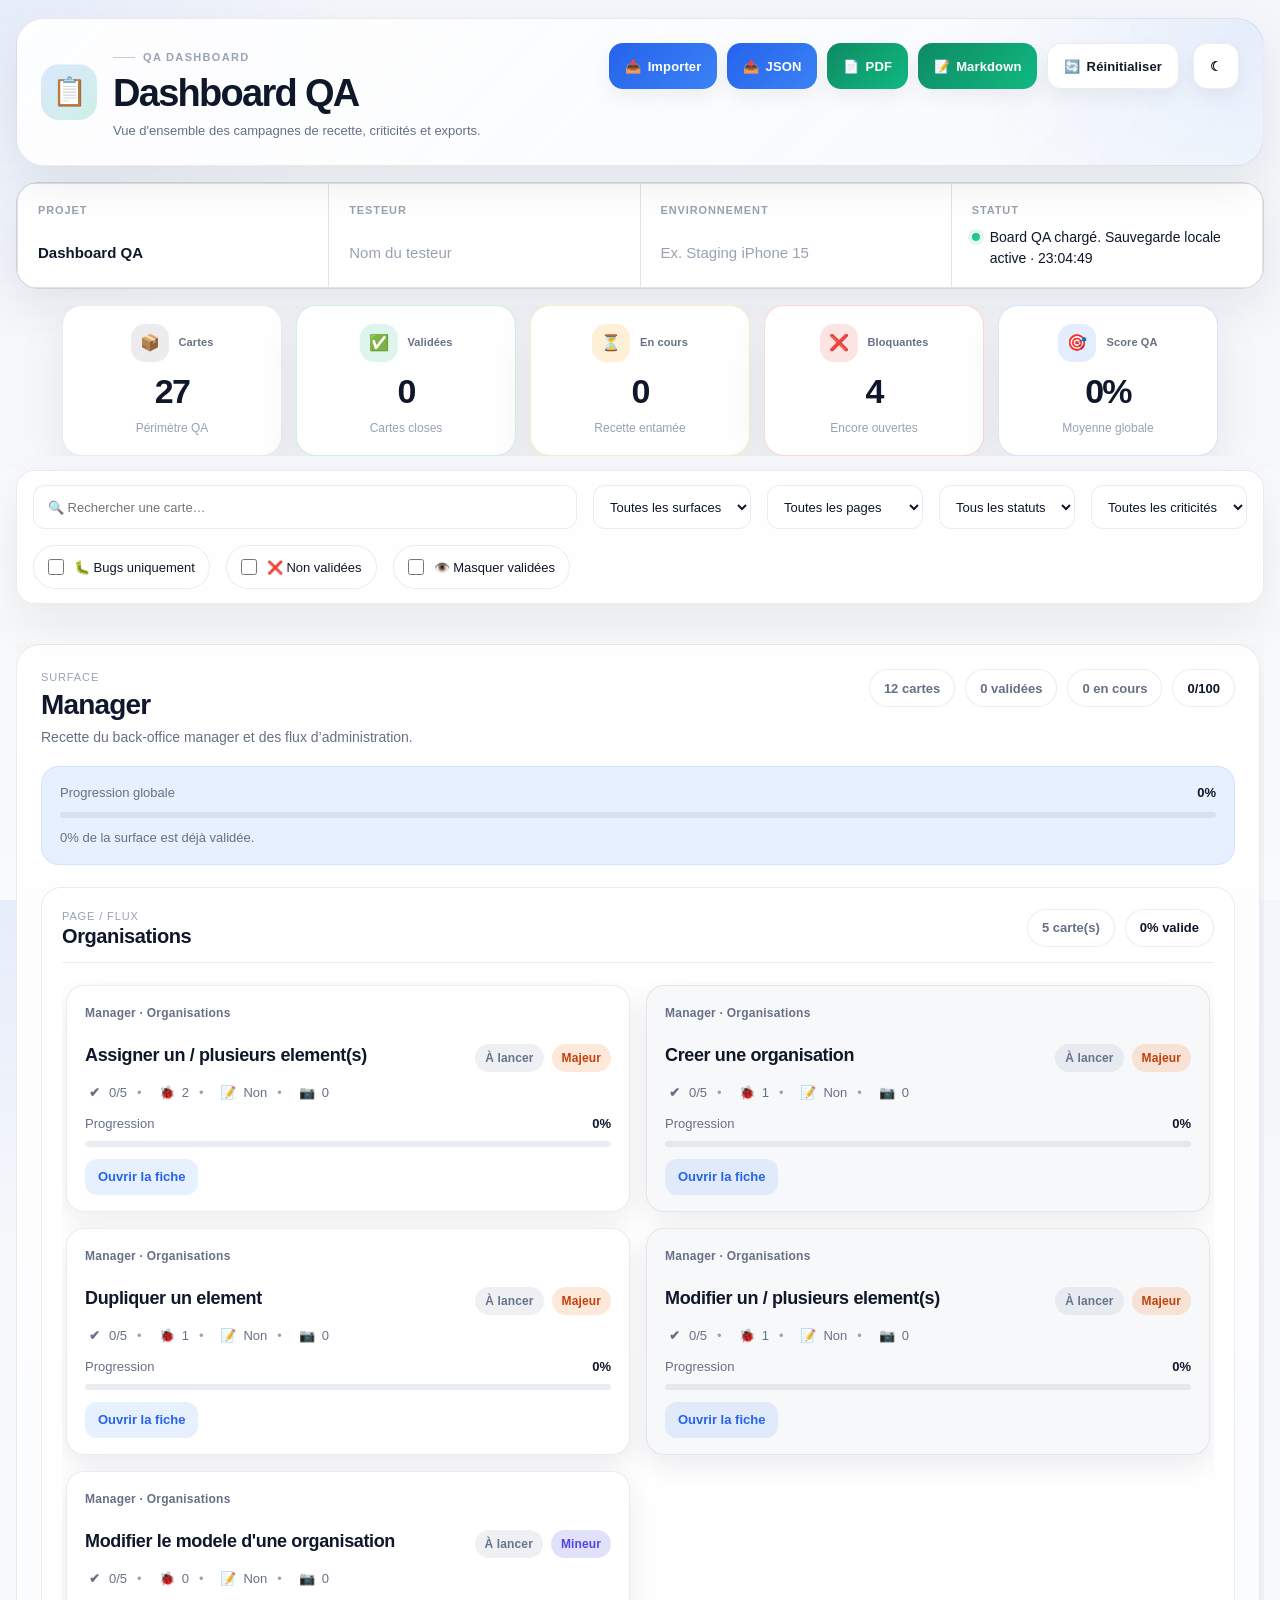
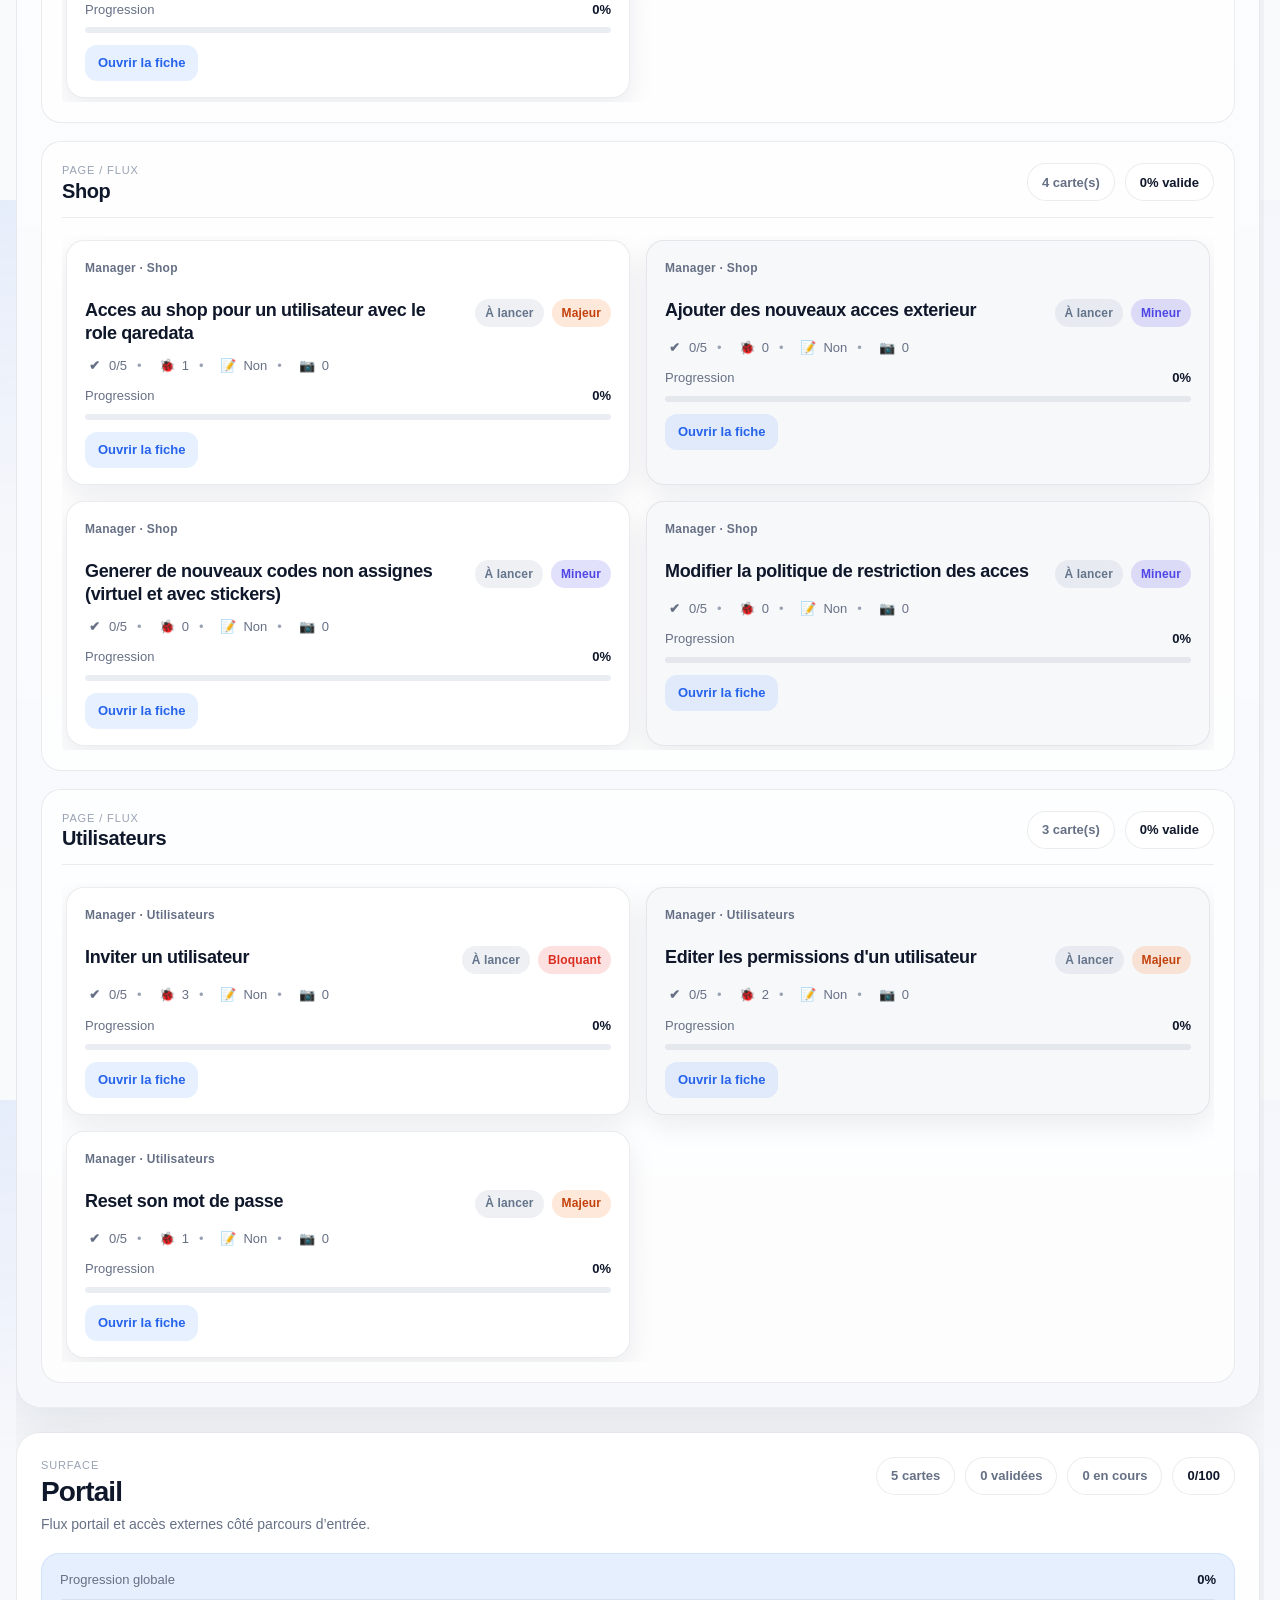
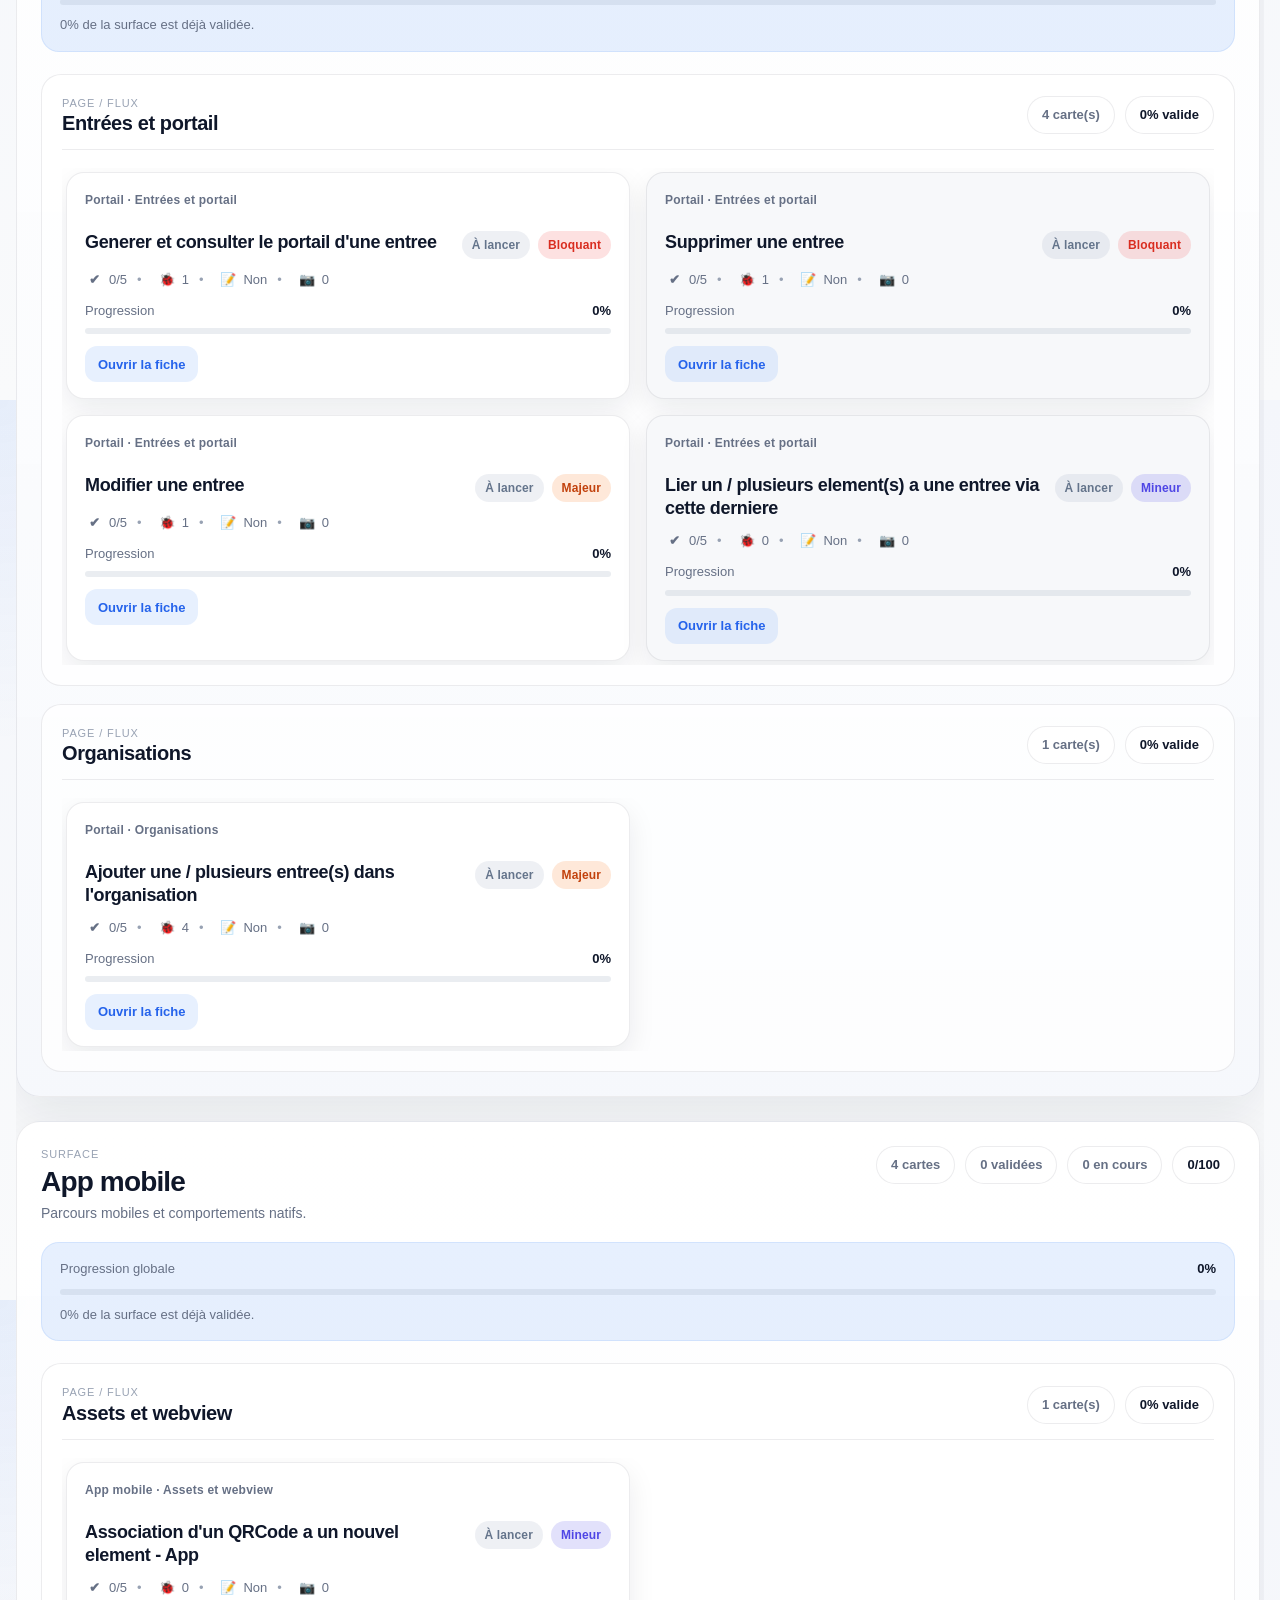
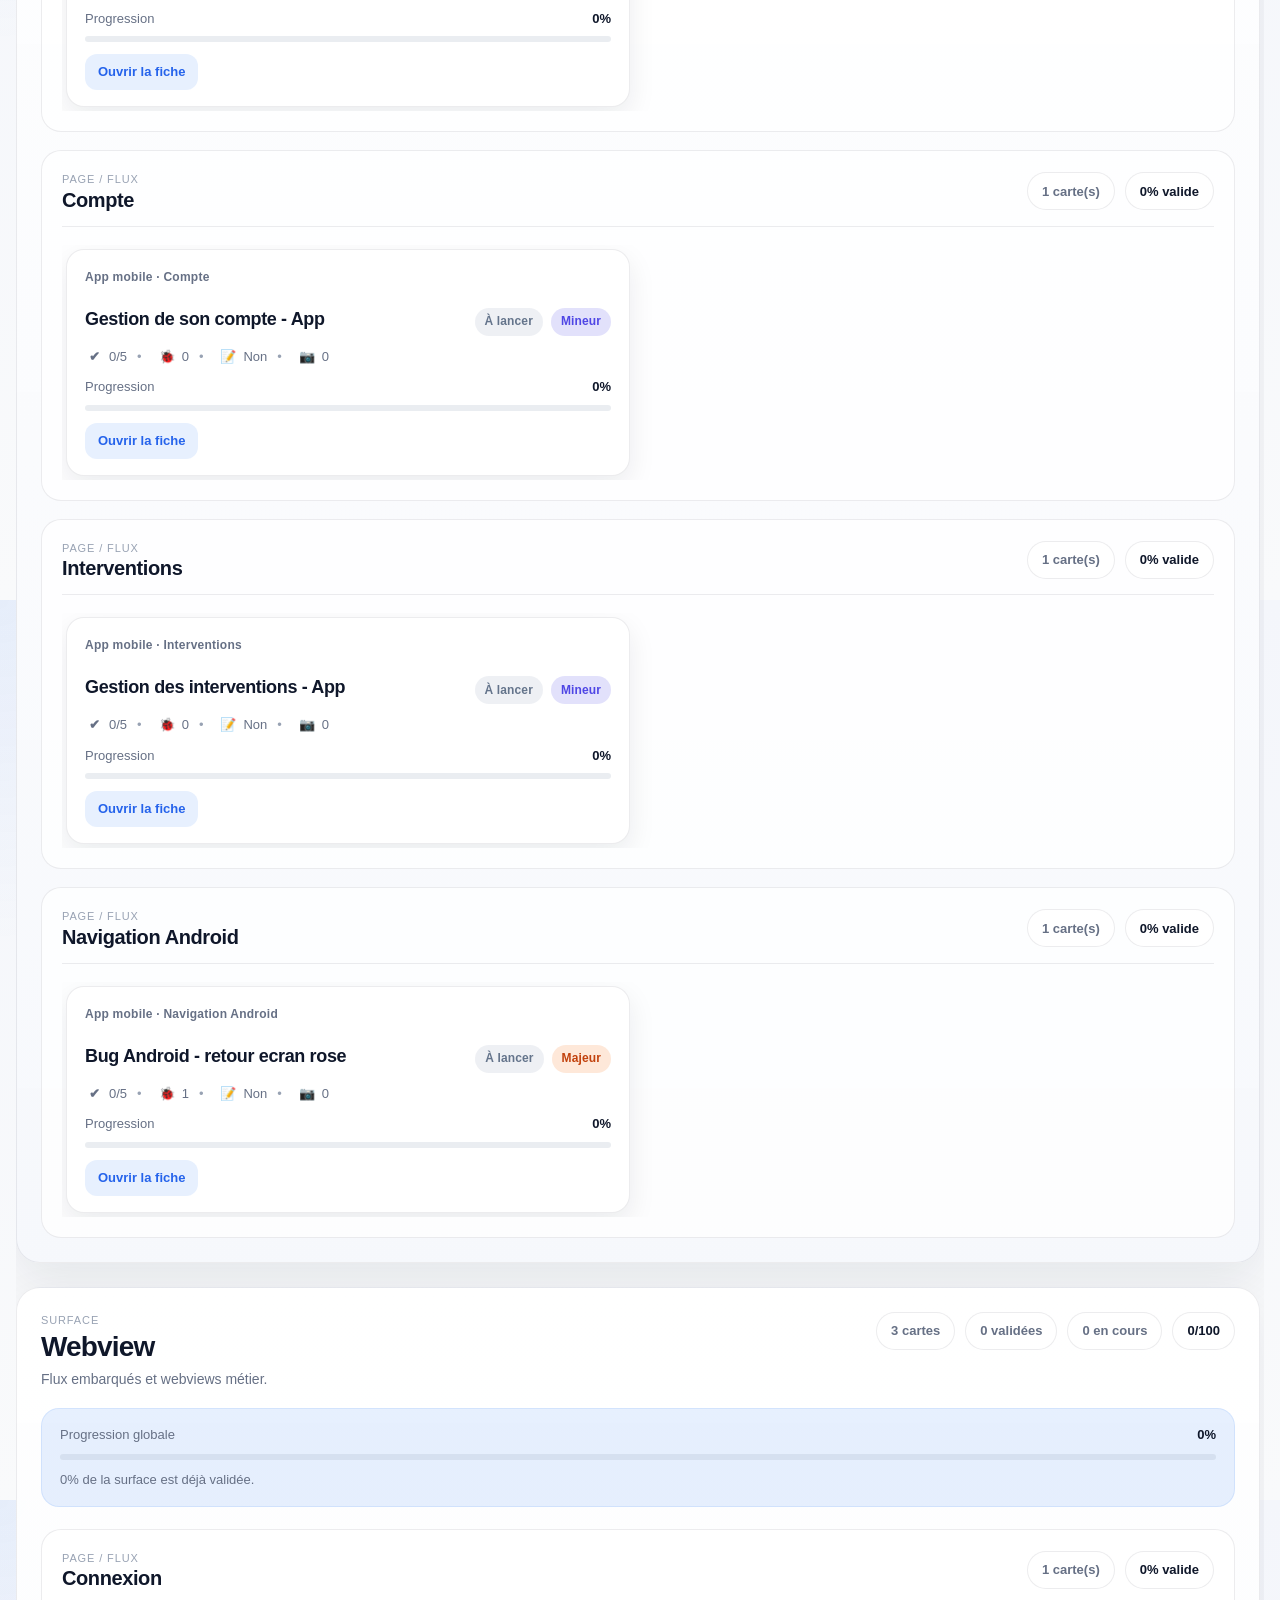
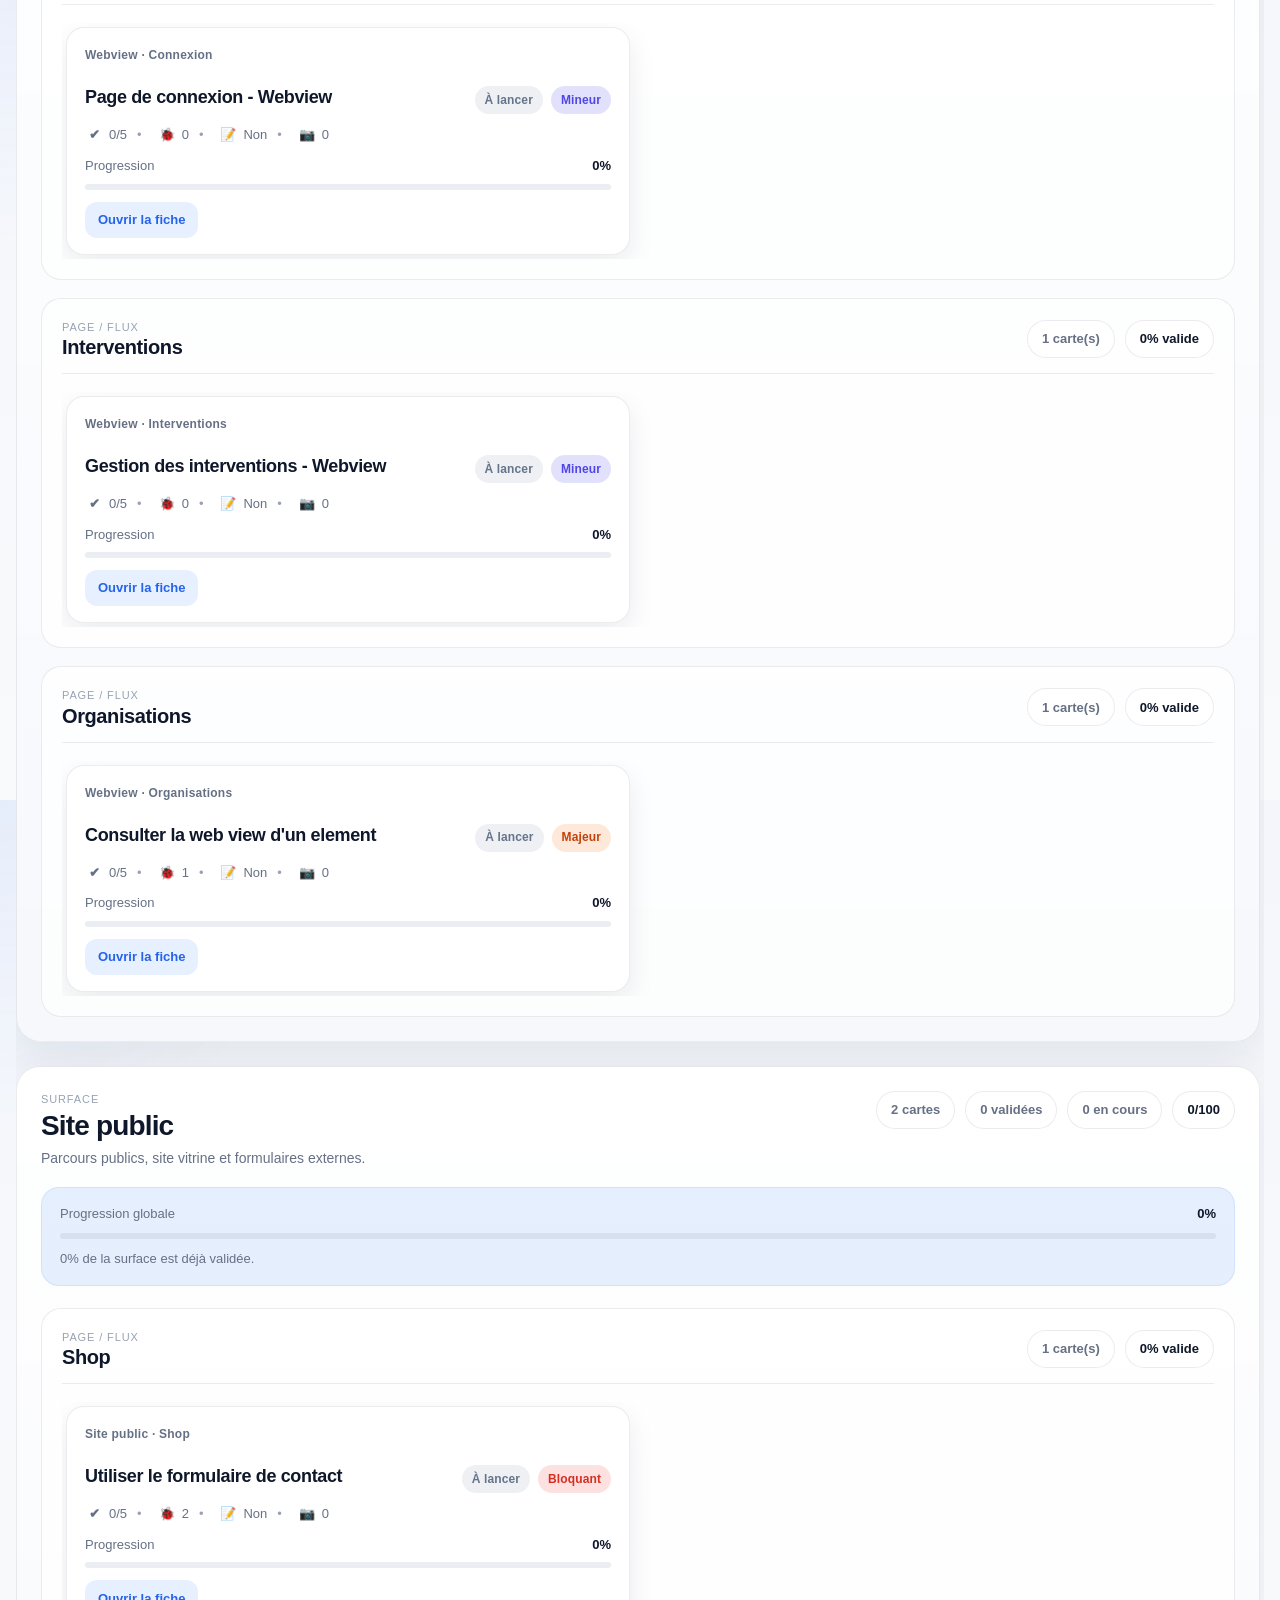
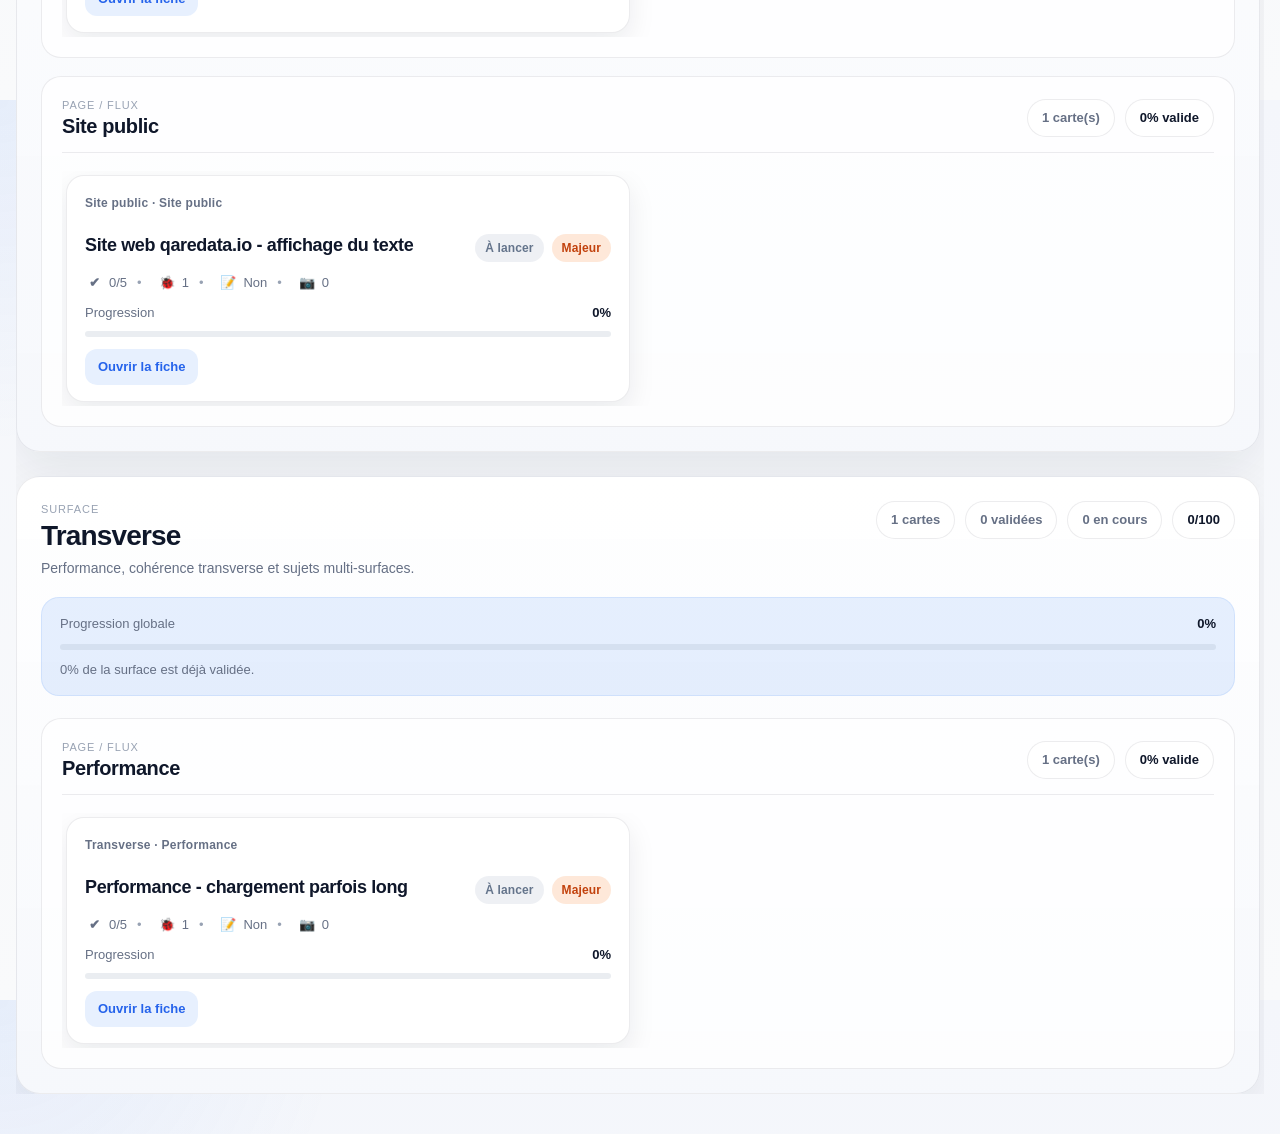
==== index.html @ 39144ce1 "Add complete QA board refactor and docs Introduce a full refactor of the QA Board: adds modular JS (" ====
<!DOCTYPE html>
<html lang="fr">
<head>
  <meta charset="UTF-8" />
  <meta name="viewport" content="width=device-width, initial-scale=1.0" />
  <meta http-equiv="Cache-Control" content="no-cache, no-store, must-revalidate" />
  <meta http-equiv="Pragma" content="no-cache" />
  <meta http-equiv="Expires" content="0" />
  <title>QareData QA Board - Refonte Professionnelle</title>
  <link rel="stylesheet" href="./styles.css?v=20260403-user-scenario-2" />
  <link rel="stylesheet" href="./minimal-cards.css?v=20260403-user-scenario-2" />
</head>
<body>
  <!-- ===== HEADER GLOBAL ===== -->
  <header class="app-header">
    <div class="header-content">
      <!-- Logo + Titre -->
      <div class="header-main">
        <div class="header-main__identity logo-section">
          <div class="logo">📋</div>
          <div class="title-section">
            <span class="header-eyebrow">QA Dashboard</span>
            <h1 class="app-title" id="header-project-title">QareData QA Board</h1>
            <p class="app-description" id="header-project-subtitle">Vue d'ensemble des campagnes de recette, criticités et exports.</p>
          </div>
        </div>

        <!-- Actions principales en haut -->
        <div class="header-actions">
          <button class="btn btn-primary" id="import-json" title="Importer JSON">
            <span>📥</span>
            <span>Importer</span>
          </button>
          <button class="btn btn-primary" id="export-json" title="Exporter JSON">
            <span>📤</span>
            <span>JSON</span>
          </button>
          <button class="btn btn-success" id="generate-pdf" title="Exporter PDF">
            <span>📄</span>
            <span>PDF</span>
          </button>
          <button class="btn btn-success" id="generate-markdown" title="Exporter Markdown">
            <span>📝</span>
            <span>Markdown</span>
          </button>
          <button class="btn btn-ghost" id="reset-board" title="Réinitialiser">
            <span>🔄</span>
            <span>Réinitialiser</span>
          </button>
          <div class="theme-toggle">
            <button class="btn btn-ghost" id="btn-theme" title="Mode sombre/clair">
              <span id="theme-icon">☾</span>
            </button>
          </div>
        </div>
      </div>

      <!-- Barre de métadonnées -->
      <div class="header-metadata">
        <div class="header-meta-card">
          <div class="metadata-field">
            <label>Projet</label>
            <input type="text" id="project-name" data-field="projectName" placeholder="Nom du projet" class="meta-input" />
          </div>
          <div class="metadata-field">
            <label>Testeur</label>
            <input type="text" id="tester-name" data-field="tester" placeholder="Nom du testeur" class="meta-input" />
          </div>
          <div class="metadata-field">
            <label>Environnement</label>
            <input type="text" id="environment-name" data-field="environment" placeholder="Ex. Staging iPhone 15" class="meta-input" />
          </div>
          <div class="metadata-field metadata-field--status">
            <label>Statut</label>
            <div class="save-status" id="save-status">Synchronisation…</div>
          </div>
        </div>
      </div>

      <!-- KPI rapides (summary-root) -->
      <div class="header-kpi" id="summary-root"></div>
    </div>
  </header>

  <!-- ===== BARRE DE FILTRES ===== -->
  <nav class="filter-bar">
    <div class="filter-content">
      <!-- Recherche -->
      <div class="search-field">
        <input 
          type="search" 
          id="search-input" 
          placeholder="🔍 Rechercher une carte…" 
          class="search-input"
        />
      </div>

      <!-- Filtres par surface et page -->
      <div class="filter-group">
        <select id="surface-filter" class="filter-select">
          <option value="all">Toutes les surfaces</option>
        </select>
      </div>

      <div class="filter-group">
        <select id="page-filter" class="filter-select">
          <option value="all">Toutes les pages</option>
        </select>
      </div>

      <!-- Filtres par statut et sévérité -->
      <div class="filter-group">
        <select id="status-filter" class="filter-select">
          <option value="all">Tous les statuts</option>
          <option value="todo">À lancer</option>
          <option value="progress">En cours</option>
          <option value="done">Validées</option>
        </select>
      </div>

      <div class="filter-group">
        <select id="severity-filter" class="filter-select">
          <option value="all">Toutes les criticités</option>
          <option value="blocker">🔴 Bloquant</option>
          <option value="major">🟠 Majeur</option>
          <option value="minor">🟡 Mineur</option>
        </select>
      </div>

      <!-- Toggles compacts -->
      <div class="filter-toggles">
        <label class="toggle-checkbox">
          <input type="checkbox" id="only-bugs" />
          <span>🐛 Bugs uniquement</span>
        </label>
        <label class="toggle-checkbox">
          <input type="checkbox" id="only-not-validated" />
          <span>❌ Non validées</span>
        </label>
        <label class="toggle-checkbox">
          <input type="checkbox" id="hide-done" />
          <span>👁️ Masquer validées</span>
        </label>
      </div>
    </div>
  </nav>

  <!-- ===== ZONE PRINCIPALE ===== -->
  <main class="app-main">
    <!-- Barre de création de carte manuelle -->
    <aside class="create-card-panel">
      <h3>➕ Créer une carte manuelle</h3>
      <div class="create-card-form">
        <div class="form-row">
          <select id="new-card-surface" class="form-control" placeholder="Surface">
            <option value="">Sélectionner surface</option>
          </select>
          <select id="new-card-page" class="form-control" placeholder="Page">
            <option value="">Sélectionner page</option>
          </select>
        </div>
        <div class="form-row">
          <input 
            type="text" 
            id="new-card-title" 
            placeholder="Titre de la carte" 
            class="form-control"
          />
        </div>
        <div class="form-row">
          <select id="new-card-severity" class="form-control">
            <option value="minor">🟡 Mineur</option>
            <option value="major">🟠 Majeur</option>
            <option value="blocker">🔴 Bloquant</option>
          </select>
        </div>
        <div class="form-row">
          <textarea 
            id="new-card-notes" 
            placeholder="Notes additionnelles" 
            class="form-control"
            rows="2"
          ></textarea>
        </div>
        <div class="form-row">
          <textarea 
            id="new-card-checklist" 
            placeholder="Étapes du scénario utilisateur (une ligne par étape)" 
            class="form-control"
            rows="2"
          ></textarea>
        </div>
        <button class="btn btn-success" id="create-card">
          ✅ Créer la carte
        </button>
      </div>
    </aside>

    <!-- Zone centrale: Cartes -->
    <article class="content-area">
      <!-- Vue liste des cartes (board-root) -->
      <section class="board-root" id="board-root">
        <!-- Généré dynamiquement -->
      </section>

      <!-- Vue vide -->
      <section class="empty-state" id="empty-state" style="display: none;">
        <div class="empty-icon">📭</div>
        <h2>Aucune carte correspondante</h2>
        <p>Ajuste tes filtres ou crée une nouvelle carte pour commencer.</p>
      </section>
    </article>
  </main>

  <!-- ===== MODAL: DÉTAIL CARTE ===== -->
  <div class="modal-overlay" id="modal-overlay">
    <div class="modal-container">
      <button class="modal-close" id="modal-close">&times;</button>
      
      <div class="modal-content" id="modal-content">
        <!-- Rempli dynamiquement -->
      </div>
    </div>
  </div>

  <!-- ===== INPUT FILE (caché) ===== -->
  <input type="file" id="file-import" accept="application/json" style="display: none;" />

  <!-- Scripts -->
  <script type="module" src="./src/main.js?v=20260403-user-scenario-2"></script>
</body>
</html>
---- styles.css ----
/* ===== ROOT & THÉMING ===== */
:root {
  --color-primary: #3b82f6;
  --color-success: #10b981;
  --color-warning: #f59e0b;
  --color-danger: #ef4444;
  --color-secondary: #8b5cf6;

  --bg-primary: #ffffff;
  --bg-secondary: #f9fafb;
  --bg-tertiary: #f3f4f6;
  --text-primary: #111827;
  --text-secondary: #6b7280;
  --text-tertiary: #9ca3af;
  --border-color: #e5e7eb;

  --shadow-sm: 0 1px 2px 0 rgba(0, 0, 0, 0.05);
  --shadow-md: 0 4px 6px -1px rgba(0, 0, 0, 0.1);
  --shadow-lg: 0 10px 15px -3px rgba(0, 0, 0, 0.15);

  --radius: 8px;
  --radius-lg: 12px;
  --spacing: 1rem;
}

body.dark-mode {
  --bg-primary: #1f2937;
  --bg-secondary: #111827;
  --bg-tertiary: #374151;
  --text-primary: #f9fafb;
  --text-secondary: #d1d5db;
  --text-tertiary: #9ca3af;
  --border-color: #374151;
}

* {
  margin: 0;
  padding: 0;
  box-sizing: border-box;
}

html,
body {
  height: 100%;
}

body {
  font-family: -apple-system, BlinkMacSystemFont, "Segoe UI", Roboto, "Helvetica Neue", Arial, sans-serif;
  background: var(--bg-primary);
  color: var(--text-primary);
  transition: background 0.2s, color 0.2s;
  font-size: 14px;
  line-height: 1.5;
}

/* ===== LAYOUT PRINCIPAL ===== */
#root {
  display: flex;
  flex-direction: column;
  height: 100vh;
}

/* ===== HEADER GLOBAL ===== */
.app-header {
  background: var(--bg-primary);
  border-bottom: 1px solid var(--border-color);
  padding: var(--spacing);
  box-shadow: var(--shadow-sm);
  flex-shrink: 0;
}

.header-content {
  max-width: 100%;
  margin: 0 auto;
}

.header-main {
  display: flex;
  justify-content: space-between;
  align-items: center;
  gap: var(--spacing);
  margin-bottom: var(--spacing);
}

.logo-section {
  display: flex;
  align-items: center;
  gap: calc(var(--spacing) * 0.75);
}

.logo {
  font-size: 32px;
  line-height: 1;
}

.title-section h1 {
  font-size: 24px;
  font-weight: 600;
  margin-bottom: 2px;
}

.title-section p {
  font-size: 13px;
  color: var(--text-secondary);
}

.header-actions {
  display: flex;
  gap: calc(var(--spacing) * 0.5);
  align-items: center;
}

.btn {
  display: inline-flex;
  align-items: center;
  gap: 6px;
  padding: 8px 14px;
  border: none;
  border-radius: var(--radius);
  font-size: 13px;
  font-weight: 500;
  cursor: pointer;
  transition: all 0.2s;
  white-space: nowrap;
}

.btn-primary {
  background: var(--color-primary);
  color: white;
}

.btn-primary:hover {
  background: #2563eb;
  box-shadow: var(--shadow-md);
}

.btn-success {
  background: var(--color-success);
  color: white;
}

.btn-success:hover {
  background: #059669;
  box-shadow: var(--shadow-md);
}

.btn-ghost {
  background: transparent;
  color: var(--text-primary);
  border: 1px solid var(--border-color);
}

.btn-ghost:hover {
  background: var(--bg-secondary);
}

.theme-toggle {
  margin-left: auto;
}

/* ===== MÉTADONNÉES ===== */
.header-metadata {
  display: grid;
  grid-template-columns: repeat(auto-fit, minmax(250px, 1fr));
  gap: var(--spacing);
  margin-bottom: var(--spacing);
  padding: var(--spacing);
  background: var(--bg-secondary);
  border-radius: var(--radius-lg);
}

.metadata-field {
  display: flex;
  flex-direction: column;
  gap: 4px;
}

.metadata-field label {
  font-size: 12px;
  font-weight: 600;
  text-transform: uppercase;
  color: var(--text-tertiary);
  letter-spacing: 0.5px;
}

.meta-input {
  padding: 8px 12px;
  border: 1px solid var(--border-color);
  border-radius: var(--radius);
  background: var(--bg-primary);
  color: var(--text-primary);
  font-size: 13px;
}

.meta-input:focus {
  outline: none;
  border-color: var(--color-primary);
  box-shadow: 0 0 0 3px rgba(59, 130, 246, 0.1);
}

.save-status {
  padding: 6px 12px;
  background: var(--bg-tertiary);
  border-radius: 4px;
  font-size: 12px;
  color: var(--text-secondary);
}

/* ===== KPI ROW ===== */
.header-kpi {
  display: flex;
  gap: var(--spacing);
  overflow-x: auto;
  padding-bottom: 12px;
}

.kpi-item {
  display: flex;
  flex-direction: column;
  align-items: center;
  padding: 12px 20px;
  background: var(--bg-secondary);
  border-radius: var(--radius-lg);
  min-width: 120px;
  flex-shrink: 0;
  border: 1px solid var(--border-color);
}

.kpi-item.success {
  border-color: var(--color-success);
  background: rgba(16, 185, 129, 0.05);
}

.kpi-item.warning {
  border-color: var(--color-warning);
  background: rgba(245, 158, 11, 0.05);
}

.kpi-item.secondary {
  border-color: var(--color-secondary);
  background: rgba(139, 92, 246, 0.05);
}

.kpi-value {
  font-size: 24px;
  font-weight: 700;
  line-height: 1;
  margin-bottom: 4px;
}

.kpi-label {
  font-size: 11px;
  text-transform: uppercase;
  color: var(--text-secondary);
  letter-spacing: 0.5px;
}

/* ===== BARRE DE FILTRES ===== */
.filter-bar {
  background: var(--bg-secondary);
  border-bottom: 1px solid var(--border-color);
  padding: var(--spacing);
  flex-shrink: 0;
}

.filter-content {
  display: flex;
  gap: var(--spacing);
  align-items: center;
  flex-wrap: wrap;
}

.search-field {
  flex: 1;
  min-width: 200px;
}

.search-input {
  width: 100%;
  padding: 8px 14px;
  border: 1px solid var(--border-color);
  border-radius: var(--radius);
  background: var(--bg-primary);
  color: var(--text-primary);
  font-size: 13px;
}

.search-input:focus {
  outline: none;
  border-color: var(--color-primary);
  box-shadow: 0 0 0 3px rgba(59, 130, 246, 0.1);
}

.filter-group {
  flex: 0 0 auto;
}

.filter-select {
  padding: 8px 12px;
  border: 1px solid var(--border-color);
  border-radius: var(--radius);
  background: var(--bg-primary);
  color: var(--text-primary);
  font-size: 13px;
  cursor: pointer;
}

.filter-select:focus {
  outline: none;
  border-color: var(--color-primary);
}

.filter-toggles {
  display: flex;
  gap: var(--spacing);
  flex-wrap: wrap;
}

.toggle-checkbox {
  display: flex;
  align-items: center;
  gap: 6px;
  font-size: 13px;
  cursor: pointer;
  user-select: none;
}

.toggle-checkbox input {
  cursor: pointer;
  width: 16px;
  height: 16px;
}

#btn-reset-filters {
  flex-shrink: 0;
}

/* ===== ZONE PRINCIPALE ===== */
.app-main {
  display: flex;
  gap: var(--spacing);
  flex: 1;
  overflow: hidden;
  padding: var(--spacing);
}

.sidebar-sections {
  width: 280px;
  background: var(--bg-secondary);
  border: 1px solid var(--border-color);
  border-radius: var(--radius-lg);
  display: flex;
  flex-direction: column;
  flex-shrink: 0;
  overflow: hidden;
}

.sidebar-header {
  display: flex;
  justify-content: space-between;
  align-items: center;
  padding: var(--spacing);
  border-bottom: 1px solid var(--border-color);
}

.sidebar-title {
  font-size: 16px;
  font-weight: 600;
}

.section-count {
  background: var(--color-primary);
  color: white;
  padding: 2px 8px;
  border-radius: 12px;
  font-size: 11px;
  font-weight: 600;
}

.sections-list {
  flex: 1;
  overflow-y: auto;
}

.section-item {
  padding: var(--spacing);
  border-bottom: 1px solid var(--border-color);
  cursor: pointer;
  transition: all 0.2s;
  display: flex;
  justify-content: space-between;
  align-items: center;
}

.section-item:hover {
  background: var(--bg-tertiary);
}

.section-item.active {
  background: var(--color-primary);
  color: white;
  border-color: var(--color-primary);
}

.section-label {
  font-weight: 500;
  font-size: 13px;
}

.section-badge {
  background: rgba(255, 255, 255, 0.3);
  color: inherit;
  padding: 2px 8px;
  border-radius: 4px;
  font-size: 11px;
  font-weight: 600;
}

.section-item.active .section-badge {
  background: rgba(255, 255, 255, 0.5);
}

/* ===== ZONE DE CONTENU ===== */
.content-area {
  flex: 1;
  overflow: hidden;
  display: flex;
  flex-direction: column;
}

.cards-grid {
  display: grid;
  grid-template-columns: repeat(auto-fill, minmax(350px, 1fr));
  gap: var(--spacing);
  overflow-y: auto;
  padding: 4px;
}

/* ===== CARTES ===== */
.card {
  background: var(--bg-primary);
  border: 1px solid var(--border-color);
  border-radius: var(--radius-lg);
  padding: var(--spacing);
  cursor: pointer;
  transition: all 0.2s;
  display: flex;
  flex-direction: column;
  gap: calc(var(--spacing) * 0.75);
}

.card:hover {
  box-shadow: var(--shadow-md);
  border-color: var(--color-primary);
  transform: translateY(-2px);
}

.card-header {
  display: flex;
  justify-content: space-between;
  align-items: start;
  gap: 12px;
}

.card-title {
  font-size: 14px;
  font-weight: 600;
  line-height: 1.4;
  flex: 1;
}

.card-badges {
  display: flex;
  gap: 4px;
  flex-shrink: 0;
  flex-wrap: wrap;
  justify-content: flex-end;
}

.badge {
  padding: 2px 8px;
  border-radius: 4px;
  font-size: 11px;
  font-weight: 600;
  white-space: nowrap;
}

.badge.status-todo {
  background: rgba(139, 92, 246, 0.1);
  color: var(--color-secondary);
}

.badge.status-progress {
  background: rgba(245, 158, 11, 0.1);
  color: var(--color-warning);
}

.badge.status-done {
  background: rgba(16, 185, 129, 0.1);
  color: var(--color-success);
}

.badge.severity-blocker {
  background: rgba(239, 68, 68, 0.1);
  color: var(--color-danger);
}

.badge.severity-major {
  background: rgba(245, 158, 11, 0.1);
  color: var(--color-warning);
}

.badge.severity-minor {
  background: rgba(139, 92, 246, 0.1);
  color: var(--color-secondary);
}

.card-meta {
  display: flex;
  gap: 12px;
  font-size: 12px;
  color: var(--text-secondary);
}

.card-section {
  padding: 6px 10px;
  background: var(--bg-secondary);
  border-radius: 4px;
  font-weight: 500;
}

.card-checklist {
  padding: 12px;
  background: var(--bg-secondary);
  border-radius: var(--radius);
}

.checklist-label {
  font-size: 12px;
  font-weight: 600;
  color: var(--text-secondary);
  margin-bottom: 6px;
  display: block;
}

.checklist-progress {
  width: 100%;
  height: 4px;
  background: var(--border-color);
  border-radius: 2px;
  overflow: hidden;
}

.checklist-progress-bar {
  height: 100%;
  background: var(--color-success);
  transition: width 0.3s;
}

.card-notes {
  font-size: 13px;
  color: var(--text-secondary);
  line-height: 1.4;
}

.card-notes-preview {
  overflow: hidden;
  text-overflow: ellipsis;
  display: -webkit-box;
  -webkit-line-clamp: 2;
  -webkit-box-orient: vertical;
}

/* ===== EMPTY STATE ===== */
.empty-state {
  display: flex;
  flex-direction: column;
  align-items: center;
  justify-content: center;
  height: 100%;
  gap: var(--spacing);
  color: var(--text-secondary);
}

.empty-icon {
  font-size: 64px;
  opacity: 0.5;
}

.empty-state h2 {
  font-size: 18px;
  color: var(--text-primary);
}

.empty-state p {
  font-size: 13px;
}

/* ===== MODAL ===== */
.modal-overlay {
  position: fixed;
  top: 0;
  left: 0;
  right: 0;
  bottom: 0;
  background: rgba(0, 0, 0, 0.5);
  display: none;
  z-index: 1000;
  align-items: center;
  justify-content: center;
}

.modal-overlay.active {
  display: flex;
}

.modal-container {
  background: var(--bg-primary);
  border-radius: var(--radius-lg);
  max-width: 800px;
  width: 90%;
  max-height: 90vh;
  overflow-y: auto;
  box-shadow: var(--shadow-lg);
  position: relative;
}

.modal-close {
  position: sticky;
  top: 0;
  right: 0;
  width: 36px;
  height: 36px;
  border: none;
  background: var(--bg-secondary);
  color: var(--text-primary);
  font-size: 24px;
  cursor: pointer;
  border-radius: 50%;
  display: flex;
  align-items: center;
  justify-content: center;
  z-index: 1001;
  margin: var(--spacing);
  position: absolute;
  top: var(--spacing);
  right: var(--spacing);
}

.modal-close:hover {
  background: var(--bg-tertiary);
}

.modal-content {
  padding: var(--spacing);
  padding-top: calc(var(--spacing) + 36px);
}

/* ===== DÉTAIL CARTE (MODAL) ===== */
.card-detail {
  display: flex;
  flex-direction: column;
  gap: var(--spacing);
}

.detail-header {
  padding-bottom: var(--spacing);
  border-bottom: 1px solid var(--border-color);
}

.detail-title {
  font-size: 24px;
  font-weight: 700;
  margin-bottom: 8px;
  line-height: 1.3;
}

.detail-section {
  display: flex;
  gap: 12px;
  flex-wrap: wrap;
  font-size: 13px;
}

.detail-breadcrumb {
  color: var(--text-secondary);
}

.detail-badges {
  display: flex;
  gap: 6px;
  flex-wrap: wrap;
}

/* Section détail */
.detail-section-block {
  display: flex;
  flex-direction: column;
  gap: 12px;
}

.detail-section-label {
  font-size: 12px;
  font-weight: 600;
  text-transform: uppercase;
  color: var(--text-tertiary);
  letter-spacing: 0.5px;
  display: flex;
  align-items: center;
  gap: 6px;
}

.detail-section-content {
  padding: 12px;
  background: var(--bg-secondary);
  border-radius: var(--radius);
  font-size: 13px;
  line-height: 1.5;
  word-break: break-word;
}

/* Checklist détail */
.checklist-detailed {
  display: flex;
  flex-direction: column;
  gap: 8px;
}

.checklist-item {
  display: flex;
  gap: 10px;
  align-items: flex-start;
}

.checklist-item input {
  width: 18px;
  height: 18px;
  margin-top: 2px;
  cursor: pointer;
  flex-shrink: 0;
}

.checklist-item label {
  flex: 1;
  cursor: pointer;
  user-select: none;
  padding: 4px 8px;
}

.checklist-item input:checked + label {
  text-decoration: line-through;
  color: var(--text-tertiary);
}

/* Notes textarea */
.detail-textarea {
  width: 100%;
  min-height: 120px;
  padding: 12px;
  border: 1px solid var(--border-color);
  border-radius: var(--radius);
  background: var(--bg-primary);
  color: var(--text-primary);
  font-family: inherit;
  font-size: 13px;
  resize: vertical;
}

.detail-textarea:focus {
  outline: none;
  border-color: var(--color-primary);
  box-shadow: 0 0 0 3px rgba(59, 130, 246, 0.1);
}

/* Images */
.images-section {
  display: grid;
  grid-template-columns: repeat(auto-fill, minmax(100px, 1fr));
  gap: 12px;
}

.image-item {
  position: relative;
  aspect-ratio: 1;
  border: 1px solid var(--border-color);
  border-radius: var(--radius);
  overflow: hidden;
  background: var(--bg-secondary);
}

.image-item img {
  width: 100%;
  height: 100%;
  object-fit: cover;
}

.image-remove {
  position: absolute;
  top: 4px;
  right: 4px;
  width: 24px;
  height: 24px;
  background: rgba(0, 0, 0, 0.5);
  border: none;
  color: white;
  border-radius: 50%;
  cursor: pointer;
  display: flex;
  align-items: center;
  justify-content: center;
  opacity: 0;
  transition: opacity 0.2s;
}

.image-item:hover .image-remove {
  opacity: 1;
}

/* ===== SCROLLBAR ===== */
::-webkit-scrollbar {
  width: 8px;
  height: 8px;
}

::-webkit-scrollbar-track {
  background: transparent;
}

::-webkit-scrollbar-thumb {
  background: var(--border-color);
  border-radius: 4px;
}

::-webkit-scrollbar-thumb:hover {
  background: var(--text-tertiary);
}

/* ===== RESPONSIVE ===== */
@media (max-width: 1200px) {
  .cards-grid {
    grid-template-columns: repeat(auto-fill, minmax(300px, 1fr));
  }
}

@media (max-width: 768px) {
  .app-main {
    gap: 12px;
    padding: 12px;
  }

  .sidebar-sections {
    width: 200px;
  }

  .cards-grid {
    grid-template-columns: 1fr;
  }

  .header-main {
    flex-direction: column;
    align-items: flex-start;
  }

  .header-actions {
    width: 100%;
    flex-wrap: wrap;
  }

  .header-metadata {
    grid-template-columns: 1fr;
  }

  .filter-content {
    flex-direction: column;
  }

  .search-field {
    width: 100%;
    min-width: auto;
  }

  .modal-container {
    width: 95%;
  }
}

@media (max-width: 640px) {
  .app-main {
    flex-direction: column;
  }

  .sidebar-sections {
    width: 100%;
  }

  .header-kpi {
    gap: 8px;
    overflow-x: auto;
  }

  .kpi-item {
    min-width: 100px;
    padding: 10px 14px;
  }

  .btn {
    padding: 6px 12px;
    font-size: 12px;
  }

  .card {
    padding: 12px;
    gap: 8px;
  }

  .card-title {
    font-size: 13px;
  }
}

/* ===== PRINT ===== */
@media print {
  .app-header,
  .filter-bar,
  .sidebar-sections,
  .modal-overlay {
    display: none;
  }

  .app-main {
    padding: 0;
  }

  .cards-grid {
    display: block;
  }

  .card {
    page-break-inside: avoid;
    margin-bottom: var(--spacing);
  }
}
---- minimal-cards.css ----
:root {
  --app-canvas: #f4f6fb;
  --panel-bg: rgba(255, 255, 255, 0.82);
  --panel-bg-strong: #ffffff;
  --surface-bg: linear-gradient(180deg, rgba(255, 255, 255, 0.96), rgba(246, 248, 252, 0.98));
  --page-bg: rgba(255, 255, 255, 0.72);
  --card-odd: #ffffff;
  --card-even: #f7f8fa;
  --card-muted: #eff2f7;
  --text-strong: #0f172a;
  --text-muted: #667085;
  --text-subtle: #98a2b3;
  --line-soft: rgba(15, 23, 42, 0.08);
  --line-strong: rgba(15, 23, 42, 0.14);
  --shadow-card: 0 10px 28px rgba(15, 23, 42, 0.08);
  --shadow-hover: 0 18px 36px rgba(15, 23, 42, 0.12);
  --shadow-panel: 0 18px 48px rgba(15, 23, 42, 0.08);
  --surface-accent: rgba(59, 130, 246, 0.12);
}

body.dark-mode {
  --bg-primary: #121212;
  --bg-secondary: #171717;
  --bg-tertiary: #232323;
  --border-color: rgba(255, 255, 255, 0.08);
  --text-primary: #f3f4f6;
  --text-secondary: #c7cad1;
  --text-tertiary: #9ca3af;
  --app-canvas: #121212;
  --panel-bg: rgba(22, 22, 22, 0.92);
  --panel-bg-strong: #181818;
  --surface-bg: linear-gradient(180deg, rgba(30, 30, 30, 0.98), rgba(24, 24, 24, 0.98));
  --page-bg: rgba(255, 255, 255, 0.02);
  --card-odd: #1e1e1e;
  --card-even: #252526;
  --card-muted: #2a2d33;
  --text-strong: #f5f5f5;
  --text-muted: #b8bec9;
  --text-subtle: #8d96a5;
  --line-soft: rgba(255, 255, 255, 0.07);
  --line-strong: rgba(255, 255, 255, 0.12);
  --shadow-card: 0 14px 34px rgba(0, 0, 0, 0.28);
  --shadow-hover: 0 20px 40px rgba(0, 0, 0, 0.34);
  --shadow-panel: 0 24px 54px rgba(0, 0, 0, 0.34);
  --surface-accent: rgba(96, 165, 250, 0.14);
}

body {
  font-family: "IBM Plex Sans", "Avenir Next", "Segoe UI", sans-serif;
  background:
    radial-gradient(circle at top left, rgba(59, 130, 246, 0.08), transparent 22%),
    linear-gradient(180deg, var(--app-canvas) 0%, var(--bg-secondary) 100%);
  color: var(--text-strong);
}

.create-card-panel,
.sidebar-sections {
  display: none !important;
}

.app-header {
  padding: 18px 16px 14px;
  background: transparent;
  border-bottom: 0;
  box-shadow: none;
  backdrop-filter: none;
}

.header-content,
.filter-content,
.app-main {
  max-width: 1480px;
  margin: 0 auto;
}

.header-content {
  display: grid;
  gap: 16px;
}

.header-main {
  margin-bottom: 0;
  padding: 24px;
  border-radius: 28px;
  border: 1px solid var(--line-soft);
  background:
    radial-gradient(circle at top right, rgba(59, 130, 246, 0.1), transparent 24%),
    linear-gradient(135deg, rgba(255, 255, 255, 0.9), rgba(247, 249, 252, 0.98));
  box-shadow: var(--shadow-panel);
  backdrop-filter: blur(18px);
}

body.dark-mode .header-main {
  background:
    radial-gradient(circle at top right, rgba(96, 165, 250, 0.1), transparent 24%),
    linear-gradient(135deg, rgba(24, 24, 24, 0.98), rgba(20, 20, 20, 0.98));
}

.header-main__identity {
  min-width: 0;
  flex: 1;
}

.logo-section {
  min-width: 0;
  gap: 16px;
}

.logo {
  width: 56px;
  height: 56px;
  display: inline-flex;
  align-items: center;
  justify-content: center;
  border-radius: 18px;
  background: linear-gradient(135deg, rgba(59, 130, 246, 0.18), rgba(16, 185, 129, 0.2));
  box-shadow: inset 0 1px 0 rgba(255, 255, 255, 0.4);
  font-size: 28px;
  flex-shrink: 0;
}

.title-section {
  min-width: 0;
}

.header-eyebrow {
  display: inline-flex;
  align-items: center;
  gap: 8px;
  margin-bottom: 8px;
  color: var(--text-subtle);
  font-size: 11px;
  font-weight: 700;
  letter-spacing: 0.12em;
  text-transform: uppercase;
}

.header-eyebrow::before {
  content: "";
  width: 22px;
  height: 1px;
  background: currentColor;
  opacity: 0.55;
}

.title-section h1,
.app-title {
  font-size: clamp(28px, 4vw, 38px);
  font-weight: 750;
  letter-spacing: -0.045em;
  line-height: 1.04;
}

.title-section p,
.app-description,
.surface-section__description,
.surface-section__progress p,
.qa-card__path,
.qa-panel__head span,
.field span,
.qa-dropzone span,
.qa-shot figcaption,
.qa-card__references p {
  color: var(--text-muted);
}

.app-description {
  max-width: 760px;
  margin-top: 8px;
  font-size: 15px;
  line-height: 1.55;
}

.header-actions {
  justify-content: flex-end;
  align-items: center;
  align-self: flex-start;
  flex-wrap: wrap;
  gap: 10px;
}

.btn {
  min-height: 46px;
  border-radius: 14px;
  padding: 10px 16px;
  box-shadow: 0 8px 20px rgba(15, 23, 42, 0.06);
  font-weight: 600;
  letter-spacing: 0.01em;
}

.btn-primary {
  background: linear-gradient(135deg, #2563eb, #3b82f6);
}

.btn-success {
  background: linear-gradient(135deg, #0f8a62, #10b981);
}

.btn-ghost {
  background: var(--panel-bg-strong);
  border-color: var(--line-soft);
}

.theme-toggle {
  margin-left: 4px;
}

.theme-toggle .btn {
  width: 46px;
  min-width: 46px;
  padding: 0;
  justify-content: center;
}

.header-metadata {
  display: block;
  margin-bottom: 0;
  padding: 0;
  background: transparent;
}

.header-meta-card {
  display: grid;
  grid-template-columns: repeat(4, minmax(0, 1fr));
  gap: 1px;
  padding: 1px;
  border-radius: 22px;
  background: var(--line-soft);
  border: 1px solid var(--line-soft);
  box-shadow: var(--shadow-panel);
  overflow: hidden;
}

.metadata-field,
.search-input,
.filter-select,
.toggle-checkbox {
  background: var(--panel-bg-strong);
  border: 1px solid var(--line-soft);
  box-shadow: 0 1px 0 rgba(255, 255, 255, 0.35) inset;
}

.metadata-field {
  display: grid;
  gap: 8px;
  min-width: 0;
  padding: 18px 20px;
  border: 0;
  border-radius: 0;
  box-shadow: none;
  background: var(--panel-bg-strong);
}

.metadata-field label,
.surface-section__kicker,
.page-section__kicker {
  font-size: 11px;
  letter-spacing: 0.08em;
  text-transform: uppercase;
  color: var(--text-subtle);
}

.meta-input,
.search-input,
.filter-select,
.card-select,
.card-text-input,
.card-textarea,
.new-checklist-input,
.new-scenario-step-input {
  width: 100%;
  border: 1px solid var(--line-soft);
  border-radius: 12px;
  background: var(--panel-bg-strong);
  color: var(--text-strong);
  transition: border-color 0.2s ease, box-shadow 0.2s ease, background 0.2s ease;
}

.header-meta-card .meta-input {
  border: 0;
  border-radius: 0;
  padding: 0;
  min-height: auto;
  background: transparent;
  box-shadow: none;
  font-size: 15px;
  font-weight: 600;
  line-height: 1.45;
}

.header-meta-card .meta-input::placeholder {
  color: var(--text-subtle);
  font-weight: 500;
}

.meta-input:focus,
.search-input:focus,
.filter-select:focus,
.card-select:focus,
.card-text-input:focus,
.card-textarea:focus,
.new-checklist-input:focus,
.new-scenario-step-input:focus {
  outline: none;
  border-color: rgba(59, 130, 246, 0.45);
  box-shadow: 0 0 0 4px rgba(59, 130, 246, 0.12);
}

.header-meta-card .meta-input:focus {
  border-color: transparent;
  box-shadow: none;
  background: transparent;
}

.save-status {
  min-height: auto;
  display: flex;
  align-items: flex-start;
  gap: 10px;
  padding: 0;
  border: 0;
  border-radius: 0;
  background: transparent;
  box-shadow: none;
  color: var(--text-strong);
  font-size: 14px;
  line-height: 1.5;
  overflow-wrap: anywhere;
}

.save-status::before {
  content: "";
  width: 8px;
  height: 8px;
  margin-top: 6px;
  border-radius: 999px;
  flex-shrink: 0;
  background: linear-gradient(135deg, #10b981, #34d399);
  box-shadow: 0 0 0 4px rgba(16, 185, 129, 0.12);
}

.header-kpi {
  padding-bottom: 0;
  background: transparent;
  justify-content: center;
}

.summary-grid {
  display: grid;
  width: min(1160px, 100%);
  grid-template-columns: repeat(auto-fit, minmax(188px, 220px));
  justify-content: center;
  gap: 14px;
}

.kpi-card {
  display: grid;
  gap: 12px;
  justify-items: center;
  min-width: 0;
  padding: 18px;
  border-radius: 20px;
  background: var(--panel-bg-strong);
  border: 1px solid var(--line-soft);
  box-shadow: var(--shadow-panel);
  text-align: center;
}

.kpi-card__head {
  display: flex;
  align-items: center;
  justify-content: center;
  gap: 10px;
  min-width: 0;
  width: 100%;
}

.kpi-card__icon {
  display: inline-flex;
  align-items: center;
  justify-content: center;
  width: 38px;
  height: 38px;
  border-radius: 14px;
  flex-shrink: 0;
  font-size: 16px;
  background: var(--card-muted);
}

.kpi-card__label {
  color: var(--text-muted);
  font-size: 11px;
  font-weight: 600;
  line-height: 1.25;
  letter-spacing: 0.01em;
  overflow-wrap: anywhere;
}

.kpi-card__value {
  color: var(--text-strong);
  font-size: clamp(28px, 3vw, 34px);
  line-height: 1;
  letter-spacing: -0.05em;
}

.kpi-card__hint {
  color: var(--text-subtle);
  font-size: 12px;
  line-height: 1.45;
  text-align: center;
}

.tone-slate .kpi-card__icon {
  background: rgba(15, 23, 42, 0.08);
  color: var(--text-strong);
}

.tone-green {
  border-color: rgba(16, 185, 129, 0.2);
}

.tone-green .kpi-card__icon {
  background: rgba(16, 185, 129, 0.14);
  color: #0f8a62;
}

.tone-amber {
  border-color: rgba(245, 158, 11, 0.22);
}

.tone-amber .kpi-card__icon {
  background: rgba(245, 158, 11, 0.16);
  color: #c46d06;
}

.tone-red {
  border-color: rgba(239, 68, 68, 0.2);
}

.tone-red .kpi-card__icon {
  background: rgba(239, 68, 68, 0.14);
  color: #d92d20;
}

.tone-blue {
  border-color: rgba(59, 130, 246, 0.2);
}

.tone-blue .kpi-card__icon {
  background: rgba(59, 130, 246, 0.14);
  color: #2563eb;
}

.filter-bar {
  padding: 0 16px 16px;
  border-bottom: 0;
}

.filter-content {
  padding: 14px 16px;
  border-radius: 18px;
  background: var(--panel-bg);
  border: 1px solid var(--line-soft);
  box-shadow: var(--shadow-panel);
  backdrop-filter: blur(18px);
}

.search-input,
.filter-select {
  min-height: 44px;
}

.toggle-checkbox {
  min-height: 44px;
  padding: 0 14px;
  border-radius: 999px;
  gap: 10px;
}

.app-main {
  padding: 24px 16px 40px;
  overflow: hidden;
}

.content-area {
  overflow: auto;
  padding-right: 4px;
}

#board-root,
.board-root {
  display: flex;
  flex-direction: column;
  gap: 24px;
}

.surface-section {
  padding: 24px;
  border-radius: 24px;
  background: var(--surface-bg);
  border: 1px solid var(--line-soft);
  box-shadow: var(--shadow-panel);
}

.surface-section__header {
  display: flex;
  justify-content: space-between;
  align-items: flex-start;
  gap: 20px;
  padding-bottom: 18px;
}

.surface-section__header h2 {
  font-size: 28px;
  line-height: 1.1;
  letter-spacing: -0.03em;
  margin: 4px 0 6px;
}

.surface-section__header p:last-child {
  max-width: 780px;
}

.surface-section__stats {
  display: flex;
  flex-wrap: wrap;
  justify-content: flex-end;
  gap: 10px;
}

.surface-section__stats span,
.surface-section__stats strong,
.page-section__meta span,
.page-section__meta strong {
  display: inline-flex;
  align-items: center;
  min-height: 38px;
  padding: 0 14px;
  border-radius: 999px;
  background: var(--panel-bg-strong);
  border: 1px solid var(--line-soft);
  color: var(--text-muted);
  font-size: 13px;
  font-weight: 600;
}

.surface-section__stats strong,
.page-section__meta strong {
  color: var(--text-strong);
}

.surface-section__progress {
  display: grid;
  gap: 10px;
  margin-bottom: 22px;
  padding: 16px 18px;
  border-radius: 18px;
  background: var(--surface-accent);
  border: 1px solid rgba(59, 130, 246, 0.12);
}

.surface-section__progress p {
  font-size: 13px;
}

.page-stack {
  display: flex;
  flex-direction: column;
  gap: 18px;
}

.page-section {
  padding: 20px;
  border-radius: 20px;
  background: var(--page-bg);
  border: 1px solid var(--line-soft);
}

.page-section__header {
  display: flex;
  justify-content: space-between;
  align-items: center;
  gap: 16px;
  padding-bottom: 14px;
  margin-bottom: 18px;
  border-bottom: 1px solid var(--line-soft);
}

.page-section__header h3 {
  font-size: 20px;
  line-height: 1.2;
  letter-spacing: -0.02em;
  color: var(--text-strong);
}

.page-section__meta {
  display: flex;
  flex-wrap: wrap;
  justify-content: flex-end;
  gap: 10px;
}

.page-section .cards-grid {
  display: grid;
  grid-template-columns: repeat(2, minmax(0, 1fr));
  gap: 16px;
}

.qa-card {
  position: relative;
  border-radius: 18px;
  border: 1px solid var(--line-soft);
  background: var(--card-odd);
  box-shadow: var(--shadow-card);
  transition: transform 0.22s ease, box-shadow 0.22s ease, border-color 0.22s ease;
  overflow: hidden;
}

.page-section .cards-grid > .qa-card:nth-child(even) {
  background: var(--card-even);
}

.qa-card:hover {
  transform: translateY(-2px);
  box-shadow: var(--shadow-hover);
  border-color: var(--line-strong);
}

.qa-card.is-risk {
  border-color: rgba(239, 68, 68, 0.28);
}

.qa-card__summary {
  display: flex;
  flex-direction: column;
  gap: 12px;
  padding: 18px 18px 16px;
}

.qa-card__summary-top {
  display: flex;
  justify-content: space-between;
  align-items: flex-start;
  gap: 14px;
}

.qa-card__title-group {
  min-width: 0;
  flex: 1;
}

.qa-card__title {
  display: -webkit-box;
  overflow: hidden;
  -webkit-box-orient: vertical;
  -webkit-line-clamp: 2;
  font-size: 18px;
  font-weight: 700;
  line-height: 1.28;
  letter-spacing: -0.02em;
  color: var(--text-strong);
  overflow-wrap: anywhere;
}

.qa-card__pills,
.qa-card__detail-pills {
  display: flex;
  flex-wrap: wrap;
  gap: 8px;
  justify-content: flex-end;
  align-items: center;
  min-width: 0;
}

.pill {
  display: inline-flex;
  align-items: center;
  justify-content: center;
  min-height: 28px;
  padding: 4px 10px;
  border-radius: 999px;
  font-size: 12px;
  font-weight: 700;
  letter-spacing: 0.01em;
  line-height: 1.2;
  text-align: center;
  overflow-wrap: anywhere;
}

.pill-todo {
  background: rgba(148, 163, 184, 0.16);
  color: #64748b;
}

.pill-progress {
  background: rgba(245, 158, 11, 0.16);
  color: #c46d06;
}

.pill-done {
  background: rgba(16, 185, 129, 0.16);
  color: #0f8a62;
}

.pill-blocker {
  background: rgba(239, 68, 68, 0.16);
  color: #d92d20;
}

.pill-major {
  background: rgba(249, 115, 22, 0.16);
  color: #c2410c;
}

.pill-minor {
  background: rgba(79, 70, 229, 0.16);
  color: #4f46e5;
}

.pill-source-todo {
  background: rgba(239, 68, 68, 0.12);
  color: #d92d20;
}

.pill-source-done {
  background: rgba(16, 185, 129, 0.12);
  color: #0f8a62;
}

.pill-source-neutral,
.pill-neutral {
  background: var(--card-muted);
  color: var(--text-muted);
}

.qa-card__metrics-line {
  display: flex;
  flex-wrap: wrap;
  gap: 10px 0;
  color: var(--text-muted);
  font-size: 13px;
  min-width: 0;
  align-items: center;
  line-height: 1.35;
}

.qa-card__metrics-line span + span::before {
  content: "•";
  margin: 0 10px;
  color: var(--text-subtle);
}

.qa-card__metrics-line span {
  display: inline-flex;
  align-items: center;
  gap: 6px;
  text-align: center;
  overflow-wrap: anywhere;
}

.qa-card__metrics-line strong {
  display: inline-flex;
  align-items: center;
  justify-content: center;
  min-width: 18px;
  font-weight: 700;
}

.qa-card__progress {
  display: grid;
  gap: 8px;
}

.qa-card__progress-labels {
  display: flex;
  justify-content: space-between;
  align-items: center;
  gap: 12px;
  font-size: 13px;
  color: var(--text-muted);
}

.qa-card__progress-labels strong {
  color: var(--text-strong);
}

.qa-progress {
  width: 100%;
  height: 6px;
  overflow: hidden;
  border-radius: 999px;
  background: rgba(148, 163, 184, 0.2);
}

.qa-progress span {
  display: block;
  height: 100%;
  border-radius: inherit;
  background: linear-gradient(90deg, #60a5fa 0%, #34d399 100%);
  transition: width 0.3s ease;
}

.qa-card__summary-actions {
  display: flex;
  justify-content: flex-start;
}

.button {
  display: inline-flex;
  align-items: center;
  justify-content: center;
  gap: 8px;
  min-height: 40px;
  padding: 0 14px;
  border-radius: 12px;
  border: 1px solid transparent;
  background: var(--panel-bg-strong);
  color: var(--text-strong);
  font: inherit;
  font-size: 13px;
  font-weight: 600;
  cursor: pointer;
  transition: transform 0.18s ease, border-color 0.18s ease, background 0.18s ease;
  text-align: center;
}

.button:hover {
  transform: translateY(-1px);
}

.button.small {
  min-height: 36px;
  padding: 0 12px;
}

.button.secondary {
  background: rgba(59, 130, 246, 0.12);
  color: #2563eb;
}

.button.tertiary,
.button.ghost {
  background: transparent;
  border-color: var(--line-soft);
  color: var(--text-muted);
}

.button.danger {
  color: #d92d20;
  border-color: rgba(239, 68, 68, 0.22);
}

.qa-card__path {
  font-size: 12px;
  font-weight: 600;
  letter-spacing: 0.02em;
  margin-bottom: 10px;
  overflow-wrap: anywhere;
}

.field {
  display: grid;
  gap: 8px;
}

.field span {
  font-size: 12px;
  font-weight: 600;
  line-height: 1.35;
}

.card-select,
.card-text-input,
.new-checklist-input,
.new-scenario-step-input {
  min-height: 42px;
  padding: 0 14px;
}

.card-textarea {
  min-height: 120px;
  padding: 14px;
  resize: vertical;
  line-height: 1.55;
}

.textarea-field {
  padding: 16px;
  border-radius: 16px;
  background: var(--card-muted);
  border: 1px solid var(--line-soft);
}

.qa-panel {
  display: flex;
  flex-direction: column;
  gap: 14px;
  padding: 16px;
  border-radius: 16px;
  background: var(--card-muted);
  border: 1px solid var(--line-soft);
}

.qa-panel--context {
  grid-column: 1 / -1;
}

.qa-panel--scenario {
  grid-column: 1 / -1;
}

.qa-panel__head {
  display: flex;
  justify-content: space-between;
  align-items: center;
  gap: 12px;
}

.qa-panel__head > div {
  min-width: 0;
}

.qa-panel__head h5,
.qa-source-block h6 {
  font-size: 14px;
  font-weight: 700;
  color: var(--text-strong);
  line-height: 1.35;
  overflow-wrap: anywhere;
}

.qa-scenario-list {
  display: flex;
  flex-direction: column;
  gap: 12px;
  list-style: none;
  padding: 0;
  margin: 0;
}

.qa-scenario-step {
  display: grid;
  gap: 14px;
  padding: 16px;
  border-radius: 18px;
  background: var(--panel-bg-strong);
  border: 1px solid var(--line-soft);
  transition: border-color 0.2s ease, box-shadow 0.2s ease, transform 0.2s ease;
}

.qa-scenario-step.is-ok {
  border-color: rgba(34, 197, 94, 0.22);
  box-shadow: 0 12px 30px rgba(34, 197, 94, 0.06);
}

.qa-scenario-step.is-ko,
.qa-scenario-step.is-bug-open {
  border-color: rgba(239, 68, 68, 0.24);
  box-shadow: 0 14px 34px rgba(239, 68, 68, 0.08);
}

.qa-scenario-step__main {
  display: flex;
  justify-content: space-between;
  gap: 12px;
  align-items: flex-start;
}

.qa-scenario-step__content {
  min-width: 0;
  display: grid;
  gap: 8px;
  flex: 1;
}

.qa-scenario-step__head {
  display: flex;
  flex-wrap: wrap;
  align-items: center;
  gap: 8px;
}

.qa-scenario-step__eyebrow {
  font-size: 11px;
  font-weight: 700;
  letter-spacing: 0.08em;
  text-transform: uppercase;
  color: var(--text-subtle);
}

.qa-scenario-step__status {
  display: inline-flex;
  align-items: center;
  justify-content: center;
  min-height: 24px;
  padding: 0 10px;
  border-radius: 999px;
  font-size: 11px;
  font-weight: 700;
  border: 1px solid transparent;
}

.qa-scenario-step__status--ok {
  background: rgba(34, 197, 94, 0.12);
  color: #15803d;
  border-color: rgba(34, 197, 94, 0.18);
}

.qa-scenario-step__status--ko {
  background: rgba(239, 68, 68, 0.12);
  color: #dc2626;
  border-color: rgba(239, 68, 68, 0.18);
}

.qa-scenario-step__status--pending {
  background: rgba(148, 163, 184, 0.16);
  color: var(--text-muted);
  border-color: rgba(148, 163, 184, 0.18);
}

.qa-scenario-step__content strong {
  color: var(--text-strong);
  line-height: 1.45;
  overflow-wrap: anywhere;
}

.qa-scenario-step__content p {
  color: var(--text-muted);
  line-height: 1.55;
  overflow-wrap: anywhere;
}

.qa-scenario-step__actions {
  display: flex;
  flex-wrap: wrap;
  justify-content: flex-end;
  gap: 8px;
}

.qa-step-action {
  min-width: 112px;
}

.qa-step-action.is-active,
.qa-step-action:hover {
  transform: translateY(-1px);
}

.qa-step-action--ok.is-active {
  background: rgba(34, 197, 94, 0.12);
  color: #15803d;
  border-color: rgba(34, 197, 94, 0.2);
}

.qa-step-action--ko.is-active {
  background: rgba(239, 68, 68, 0.12);
  color: #dc2626;
  border-color: rgba(239, 68, 68, 0.2);
}

.qa-step__bug-form {
  display: none;
  gap: 14px;
  padding: 16px;
  border-radius: 16px;
  background: rgba(248, 250, 252, 0.88);
  border: 1px dashed rgba(239, 68, 68, 0.28);
}

.qa-scenario-step.is-bug-open .qa-step__bug-form {
  display: grid;
}

.qa-step__bug-grid {
  display: grid;
  grid-template-columns: repeat(3, minmax(0, 1fr));
  gap: 12px;
}

.qa-step__bug-grid .card-textarea {
  min-height: 132px;
}

.qa-step__bug-hint {
  color: var(--text-strong);
  color: var(--text-muted);
  font-size: 12px;
  line-height: 1.5;
}

.qa-step__bug-actions {
  display: flex;
  flex-wrap: wrap;
  justify-content: flex-end;
  gap: 10px;
}

.qa-scenario-step.is-bug-invalid {
  border-color: rgba(239, 68, 68, 0.38);
  box-shadow: 0 0 0 4px rgba(239, 68, 68, 0.08);
}

.qa-scenario-step.is-bug-invalid .qa-step__bug-input {
  border-color: rgba(239, 68, 68, 0.4);
  box-shadow: 0 0 0 3px rgba(239, 68, 68, 0.08);
}

.qa-inline-form {
  display: grid;
  grid-template-columns: 1fr auto;
  gap: 10px;
}

.icon-button {
  width: 32px;
  height: 32px;
  flex: 0 0 32px;
  border-radius: 10px;
  border: 1px solid var(--line-soft);
  background: var(--panel-bg-strong);
  color: var(--text-muted);
  font-size: 18px;
  line-height: 1;
  cursor: pointer;
}

.qa-source-grid {
  display: grid;
  grid-template-columns: repeat(auto-fit, minmax(220px, 1fr));
  gap: 12px;
  align-items: stretch;
}

.qa-source-block {
  min-width: 0;
  padding: 14px;
  border-radius: 14px;
  background: var(--panel-bg-strong);
  border: 1px solid var(--line-soft);
  display: flex;
  flex-direction: column;
  justify-content: flex-start;
}

.qa-source-block ul {
  margin-top: 10px;
  padding-left: 18px;
  display: grid;
  gap: 8px;
  color: var(--text-muted);
  font-size: 13px;
  line-height: 1.45;
  overflow-wrap: anywhere;
}

.qa-dropzone {
  display: grid;
  gap: 6px;
  padding: 18px;
  border-radius: 16px;
  border: 1px dashed rgba(59, 130, 246, 0.26);
  background: rgba(59, 130, 246, 0.06);
  cursor: pointer;
  transition: border-color 0.2s ease, background 0.2s ease;
}

.qa-dropzone strong {
  color: var(--text-strong);
}

.qa-dropzone.is-dragover,
.qa-dropzone:hover {
  background: rgba(59, 130, 246, 0.1);
  border-color: rgba(59, 130, 246, 0.45);
}

.qa-shot-grid {
  display: grid;
  grid-template-columns: repeat(auto-fit, minmax(160px, 1fr));
  gap: 12px;
}

.qa-shot {
  position: relative;
  overflow: hidden;
  border-radius: 16px;
  border: 1px solid var(--line-soft);
  background: var(--panel-bg-strong);
}

.qa-shot img {
  display: block;
  width: 100%;
  aspect-ratio: 4 / 3;
  object-fit: cover;
}

.qa-shot figcaption {
  padding: 10px 12px 12px;
  font-size: 12px;
  overflow-wrap: anywhere;
}

.qa-shot__remove {
  position: absolute;
  top: 10px;
  right: 10px;
  background: rgba(15, 23, 42, 0.72);
  color: #ffffff;
  border-color: transparent;
}

.qa-card__references,
.qa-card__footer-actions {
  padding: 16px;
  border-radius: 16px;
  background: var(--card-muted);
  border: 1px solid var(--line-soft);
}

.qa-card__references strong {
  display: block;
  margin-bottom: 8px;
  color: var(--text-strong);
}

.qa-empty-line,
.qa-empty-shot {
  padding: 14px;
  border-radius: 14px;
  border: 1px dashed var(--line-soft);
  color: var(--text-muted);
  background: rgba(148, 163, 184, 0.08);
  font-size: 13px;
}

.empty-state {
  min-height: 260px;
  border-radius: 24px;
  background: var(--surface-bg);
  border: 1px solid var(--line-soft);
  box-shadow: var(--shadow-panel);
}

.modal-overlay {
  position: fixed;
  inset: 0;
  z-index: 1200;
  display: none;
  align-items: center;
  justify-content: center;
  padding: 24px;
  background: rgba(15, 23, 42, 0.45);
  backdrop-filter: blur(10px);
}

.modal-overlay.active {
  display: flex !important;
}

.modal-container {
  position: relative;
  width: min(1120px, calc(100vw - 32px));
  max-height: calc(100vh - 48px);
  overflow: hidden;
  border-radius: 24px;
  border: 1px solid var(--line-soft);
  background: var(--panel-bg-strong);
  box-shadow: 0 30px 80px rgba(15, 23, 42, 0.22);
}

.modal-close {
  position: absolute;
  top: 18px;
  right: 18px;
  z-index: 2;
  width: 40px;
  height: 40px;
  border: 1px solid var(--line-soft);
  border-radius: 999px;
  background: var(--card-muted);
  color: var(--text-strong);
  font-size: 24px;
  line-height: 1;
  cursor: pointer;
}

.modal-content {
  max-height: calc(100vh - 48px);
  overflow: auto;
  padding: 28px;
}

.qa-card--modal {
  border: none;
  background: transparent;
  box-shadow: none;
  cursor: default;
}

.qa-card--modal:hover {
  transform: none;
  box-shadow: none;
  border-color: transparent;
}

.card-modal__header {
  display: flex;
  justify-content: space-between;
  align-items: flex-start;
  gap: 20px;
  padding-right: 56px;
  margin-bottom: 18px;
}

.card-modal__titles {
  min-width: 0;
  flex: 1;
}

.card-modal__kicker {
  margin-bottom: 10px;
  color: var(--text-subtle);
  font-size: 12px;
  font-weight: 700;
  letter-spacing: 0.06em;
  text-transform: uppercase;
  overflow-wrap: anywhere;
}

.card-modal__title {
  color: var(--text-strong);
  font-size: 32px;
  line-height: 1.08;
  letter-spacing: -0.04em;
  overflow-wrap: anywhere;
}

.card-modal__badges {
  display: flex;
  flex-wrap: wrap;
  justify-content: flex-end;
  gap: 8px;
  align-items: center;
}

.card-modal__summary {
  display: flex;
  flex-wrap: wrap;
  gap: 10px;
  margin-bottom: 18px;
}

.card-modal__summary span {
  display: inline-flex;
  align-items: center;
  justify-content: center;
  min-height: 38px;
  padding: 0 14px;
  border-radius: 999px;
  background: var(--card-muted);
  border: 1px solid var(--line-soft);
  color: var(--text-muted);
  font-size: 13px;
  font-weight: 600;
  text-align: center;
  overflow-wrap: anywhere;
}

.card-modal__progress {
  margin-bottom: 20px;
}

.card-modal__grid,
.card-modal__panels {
  display: grid;
  grid-template-columns: repeat(2, minmax(0, 1fr));
  gap: 16px;
  margin-bottom: 18px;
}

.card-modal__context-grid {
  display: grid;
  grid-template-columns: repeat(3, minmax(0, 1fr));
  gap: 14px;
}

.card-modal__context-block {
  min-width: 0;
  height: 100%;
  padding: 16px 18px;
  border-radius: 14px;
  background: var(--panel-bg-strong);
  border: 1px solid var(--line-soft);
}

.card-modal__context-block h6 {
  margin-bottom: 8px;
  color: var(--text-strong);
  font-size: 14px;
  font-weight: 700;
  line-height: 1.35;
  overflow-wrap: break-word;
  word-break: normal;
}

.card-modal__context-block p {
  color: var(--text-muted);
  font-size: 14px;
  line-height: 1.6;
  overflow-wrap: break-word;
  word-break: normal;
}

.card-modal__grid .field {
  padding: 16px;
  border-radius: 16px;
  border: 1px solid var(--line-soft);
  align-content: start;
}

.qa-card--modal .field,
.qa-card--modal .qa-panel,
.qa-card--modal .textarea-field,
.qa-card--modal .qa-card__references,
.qa-card--modal .qa-card__footer-actions {
  background: var(--card-muted);
}

.qa-card--modal .textarea-field {
  height: 100%;
  align-content: start;
}

.qa-card--modal .card-textarea {
  min-height: 220px;
}

.qa-card--modal .qa-scenario-step,
.qa-card--modal .qa-source-block,
.qa-card--modal .qa-shot,
.qa-card--modal .qa-card__references p {
  overflow-wrap: anywhere;
}

.qa-card--modal .qa-card__references p,
.qa-card--modal .qa-panel__head span,
.qa-card--modal .qa-source-block ul,
.qa-card--modal .qa-empty-line,
.qa-card--modal .qa-empty-shot {
  line-height: 1.6;
}

@media (max-width: 1180px) {
  .summary-grid {
    grid-template-columns: repeat(3, minmax(0, 1fr));
  }

  .header-meta-card {
    grid-template-columns: repeat(2, minmax(0, 1fr));
  }

  .page-section .cards-grid,
  .card-modal__grid,
  .card-modal__panels,
  .qa-source-grid,
  .qa-step__bug-grid {
    grid-template-columns: 1fr;
  }
}

@media (max-width: 900px) {
  .app-header {
    padding-top: 14px;
    padding-left: 12px;
    padding-right: 12px;
  }

  .header-main {
    padding: 20px 18px;
  }

  .header-main,
  .surface-section,
  .page-section,
  .qa-card__summary {
    padding-left: 16px;
    padding-right: 16px;
  }

  .header-main,
  .surface-section__header,
  .page-section__header,
  .qa-card__summary-top,
  .qa-panel__head,
  .card-modal__header,
  .qa-scenario-step__main {
    flex-direction: column;
    align-items: flex-start;
  }

  .surface-section__stats,
  .page-section__meta,
  .card-modal__badges,
  .qa-scenario-step__actions,
  .qa-step__bug-actions {
    justify-content: flex-start;
  }

  .header-actions {
    width: 100%;
    justify-content: flex-start;
  }

  .summary-grid {
    grid-template-columns: repeat(2, minmax(0, 1fr));
  }

  .filter-content {
    padding: 12px;
  }

  .modal-content {
    padding: 22px 18px 18px;
  }
}

@media (max-width: 640px) {
  .card-modal__context-grid {
    grid-template-columns: 1fr;
  }

  .header-content {
    gap: 12px;
  }

  .header-main {
    padding: 18px 16px;
    border-radius: 22px;
  }

  .header-meta-card,
  .summary-grid {
    grid-template-columns: 1fr;
  }

  .qa-inline-form {
    grid-template-columns: 1fr;
  }

  .metadata-field {
    padding: 16px;
  }

  .app-title {
    font-size: 28px;
  }

  .app-description {
    font-size: 14px;
  }

  .btn {
    width: 100%;
    justify-content: center;
  }

  .theme-toggle {
    width: 100%;
  }

  .theme-toggle .btn {
    width: 100%;
  }

  .app-main {
    padding: 16px 12px 28px;
  }

  .surface-section,
  .page-section {
    padding: 16px;
    border-radius: 18px;
  }

  .qa-card {
    border-radius: 16px;
  }

  .qa-card__title {
    font-size: 16px;
  }

  .qa-card__metrics-line {
    font-size: 12px;
  }

  .qa-inline-form {
    grid-template-columns: 1fr;
  }

  .toggle-checkbox {
    width: 100%;
    justify-content: flex-start;
  }

  .modal-overlay {
    padding: 12px;
  }

  .modal-container {
    width: calc(100vw - 24px);
    max-height: calc(100vh - 24px);
    border-radius: 18px;
  }

  .modal-content {
    max-height: calc(100vh - 24px);
    padding: 18px 14px 14px;
  }

  .card-modal__title {
    font-size: 24px;
  }
}

@media (prefers-reduced-motion: reduce) {
  .qa-card,
  .button,
  .qa-progress span,
  .qa-dropzone {
    transition: none;
  }
}
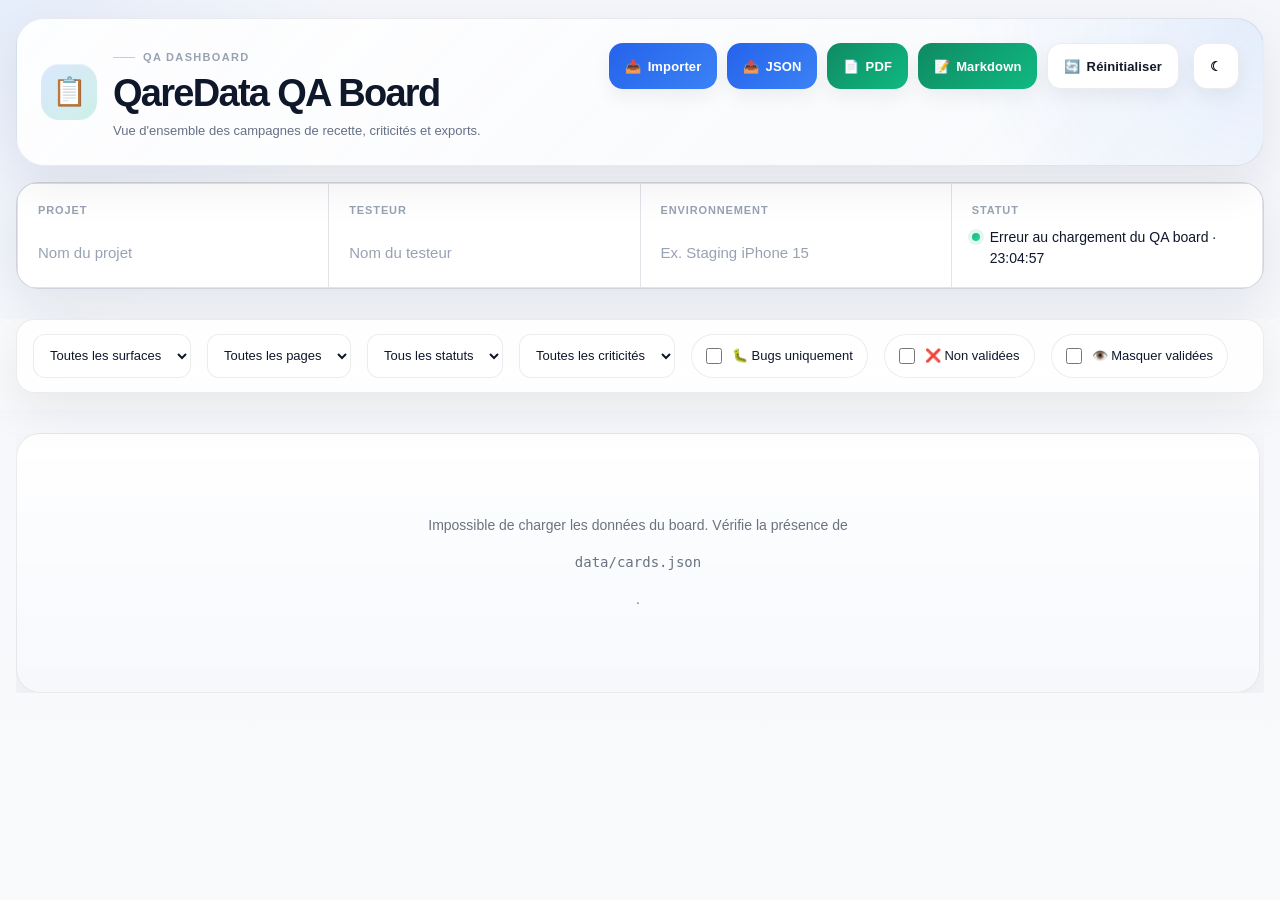
==== commit 0a463cc1: "Update header comment and remove search field In index.html, the header comment was updated from "Lo" ====
--- a/index.html
+++ b/index.html
@@ -14,7 +14,7 @@
   <!-- ===== HEADER GLOBAL ===== -->
   <header class="app-header">
     <div class="header-content">
-      <!-- Logo + Titre -->
+      <!-- Logo et Titre -->
       <div class="header-main">
         <div class="header-main__identity logo-section">
           <div class="logo">📋</div>
@@ -85,16 +85,6 @@
   <!-- ===== BARRE DE FILTRES ===== -->
   <nav class="filter-bar">
     <div class="filter-content">
-      <!-- Recherche -->
-      <div class="search-field">
-        <input 
-          type="search" 
-          id="search-input" 
-          placeholder="🔍 Rechercher une carte…" 
-          class="search-input"
-        />
-      </div>
-
       <!-- Filtres par surface et page -->
       <div class="filter-group">
         <select id="surface-filter" class="filter-select">
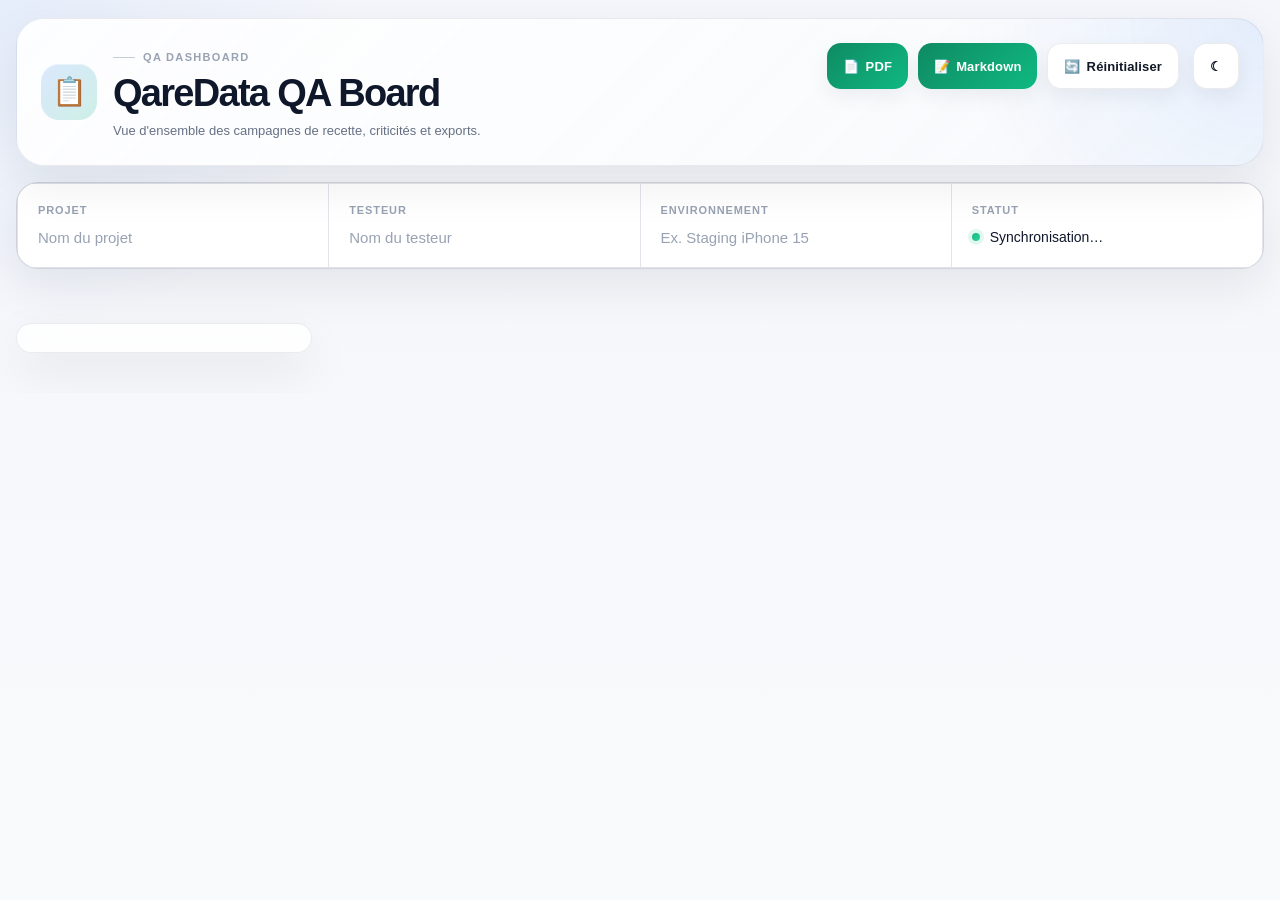
==== commit db7bb0c8: "Merge pull request #2 from QareData/code-test PDF: add detailed-scope, badges & layout tweaks" ====
--- a/index.html
+++ b/index.html
@@ -7,8 +7,10 @@
   <meta http-equiv="Pragma" content="no-cache" />
   <meta http-equiv="Expires" content="0" />
   <title>QareData QA Board - Refonte Professionnelle</title>
-  <link rel="stylesheet" href="./styles.css?v=20260403-user-scenario-2" />
-  <link rel="stylesheet" href="./minimal-cards.css?v=20260403-user-scenario-2" />
+  <link rel="icon" type="image/svg+xml" href="./assets/favicon-checklist.svg?v=20260407-ui-fixes-3" />
+  <link rel="shortcut icon" href="./assets/favicon-checklist.svg?v=20260407-ui-fixes-3" />
+  <link rel="stylesheet" href="./styles.css?v=20260407-ui-fixes-3" />
+  <link rel="stylesheet" href="./minimal-cards.css?v=20260407-ui-fixes-3" />
 </head>
 <body>
   <!-- ===== HEADER GLOBAL ===== -->
@@ -27,14 +29,6 @@
 
         <!-- Actions principales en haut -->
         <div class="header-actions">
-          <button class="btn btn-primary" id="import-json" title="Importer JSON">
-            <span>📥</span>
-            <span>Importer</span>
-          </button>
-          <button class="btn btn-primary" id="export-json" title="Exporter JSON">
-            <span>📤</span>
-            <span>JSON</span>
-          </button>
           <button class="btn btn-success" id="generate-pdf" title="Exporter PDF">
             <span>📄</span>
             <span>PDF</span>
@@ -48,7 +42,7 @@
             <span>Réinitialiser</span>
           </button>
           <div class="theme-toggle">
-            <button class="btn btn-ghost" id="btn-theme" title="Mode sombre/clair">
+            <button class="btn btn-ghost" id="btn-theme" type="button" title="Activer le mode sombre" aria-label="Activer le mode sombre" aria-pressed="false">
               <span id="theme-icon">☾</span>
             </button>
           </div>
@@ -82,61 +76,12 @@
     </div>
   </header>
 
-  <!-- ===== BARRE DE FILTRES ===== -->
-  <nav class="filter-bar">
-    <div class="filter-content">
-      <!-- Filtres par surface et page -->
-      <div class="filter-group">
-        <select id="surface-filter" class="filter-select">
-          <option value="all">Toutes les surfaces</option>
-        </select>
-      </div>
-
-      <div class="filter-group">
-        <select id="page-filter" class="filter-select">
-          <option value="all">Toutes les pages</option>
-        </select>
-      </div>
-
-      <!-- Filtres par statut et sévérité -->
-      <div class="filter-group">
-        <select id="status-filter" class="filter-select">
-          <option value="all">Tous les statuts</option>
-          <option value="todo">À lancer</option>
-          <option value="progress">En cours</option>
-          <option value="done">Validées</option>
-        </select>
-      </div>
-
-      <div class="filter-group">
-        <select id="severity-filter" class="filter-select">
-          <option value="all">Toutes les criticités</option>
-          <option value="blocker">🔴 Bloquant</option>
-          <option value="major">🟠 Majeur</option>
-          <option value="minor">🟡 Mineur</option>
-        </select>
-      </div>
-
-      <!-- Toggles compacts -->
-      <div class="filter-toggles">
-        <label class="toggle-checkbox">
-          <input type="checkbox" id="only-bugs" />
-          <span>🐛 Bugs uniquement</span>
-        </label>
-        <label class="toggle-checkbox">
-          <input type="checkbox" id="only-not-validated" />
-          <span>❌ Non validées</span>
-        </label>
-        <label class="toggle-checkbox">
-          <input type="checkbox" id="hide-done" />
-          <span>👁️ Masquer validées</span>
-        </label>
-      </div>
-    </div>
-  </nav>
-
   <!-- ===== ZONE PRINCIPALE ===== -->
   <main class="app-main">
+    <aside class="sidebar-sections" id="sidebar-nav-root" aria-label="Navigation latérale">
+      <!-- Généré dynamiquement -->
+    </aside>
+
     <!-- Barre de création de carte manuelle -->
     <aside class="create-card-panel">
       <h3>➕ Créer une carte manuelle</h3>
@@ -212,11 +157,7 @@
       </div>
     </div>
   </div>
-
-  <!-- ===== INPUT FILE (caché) ===== -->
-  <input type="file" id="file-import" accept="application/json" style="display: none;" />
-
   <!-- Scripts -->
-  <script type="module" src="./src/main.js?v=20260403-user-scenario-2"></script>
+  <script type="module" src="./src/main.js?v=20260407-pdf-phase1-1"></script>
 </body>
 </html>
--- a/minimal-cards.css
+++ b/minimal-cards.css
@@ -53,8 +53,7 @@
   color: var(--text-strong);
 }
 
-.create-card-panel,
-.sidebar-sections {
+.create-card-panel {
   display: none !important;
 }
 
@@ -69,7 +68,7 @@
 .header-content,
 .filter-content,
 .app-main {
-  max-width: 1480px;
+  max-width: 1560px;
   margin: 0 auto;
 }
 
@@ -212,6 +211,11 @@
   justify-content: center;
 }
 
+.theme-toggle .btn[aria-pressed="true"] {
+  background: linear-gradient(135deg, rgba(96, 165, 250, 0.2), rgba(59, 130, 246, 0.14));
+  color: var(--text-strong);
+}
+
 .header-metadata {
   display: block;
   margin-bottom: 0;
@@ -342,113 +346,35 @@
 .header-kpi {
   padding-bottom: 0;
   background: transparent;
-  justify-content: center;
-}
-
-.summary-grid {
-  display: grid;
-  width: min(1160px, 100%);
-  grid-template-columns: repeat(auto-fit, minmax(188px, 220px));
-  justify-content: center;
-  gap: 14px;
-}
-
-.kpi-card {
-  display: grid;
+  justify-content: flex-start;
+}
+
+.summary-line {
+  display: flex;
+  align-items: center;
   gap: 12px;
-  justify-items: center;
-  min-width: 0;
-  padding: 18px;
-  border-radius: 20px;
-  background: var(--panel-bg-strong);
+  width: fit-content;
+  max-width: 100%;
+  padding: 12px 16px;
+  border-radius: 999px;
+  background: var(--panel-bg);
   border: 1px solid var(--line-soft);
   box-shadow: var(--shadow-panel);
-  text-align: center;
-}
-
-.kpi-card__head {
-  display: flex;
-  align-items: center;
-  justify-content: center;
-  gap: 10px;
-  min-width: 0;
-  width: 100%;
-}
-
-.kpi-card__icon {
-  display: inline-flex;
-  align-items: center;
-  justify-content: center;
-  width: 38px;
-  height: 38px;
-  border-radius: 14px;
-  flex-shrink: 0;
-  font-size: 16px;
-  background: var(--card-muted);
-}
-
-.kpi-card__label {
+}
+
+.summary-line__label {
   color: var(--text-muted);
-  font-size: 11px;
+  font-size: 12px;
   font-weight: 600;
-  line-height: 1.25;
-  letter-spacing: 0.01em;
-  overflow-wrap: anywhere;
-}
-
-.kpi-card__value {
-  color: var(--text-strong);
-  font-size: clamp(28px, 3vw, 34px);
+  letter-spacing: 0.04em;
+  text-transform: uppercase;
+}
+
+.summary-line__value {
+  color: var(--text-strong);
+  font-size: 20px;
   line-height: 1;
-  letter-spacing: -0.05em;
-}
-
-.kpi-card__hint {
-  color: var(--text-subtle);
-  font-size: 12px;
-  line-height: 1.45;
-  text-align: center;
-}
-
-.tone-slate .kpi-card__icon {
-  background: rgba(15, 23, 42, 0.08);
-  color: var(--text-strong);
-}
-
-.tone-green {
-  border-color: rgba(16, 185, 129, 0.2);
-}
-
-.tone-green .kpi-card__icon {
-  background: rgba(16, 185, 129, 0.14);
-  color: #0f8a62;
-}
-
-.tone-amber {
-  border-color: rgba(245, 158, 11, 0.22);
-}
-
-.tone-amber .kpi-card__icon {
-  background: rgba(245, 158, 11, 0.16);
-  color: #c46d06;
-}
-
-.tone-red {
-  border-color: rgba(239, 68, 68, 0.2);
-}
-
-.tone-red .kpi-card__icon {
-  background: rgba(239, 68, 68, 0.14);
-  color: #d92d20;
-}
-
-.tone-blue {
-  border-color: rgba(59, 130, 246, 0.2);
-}
-
-.tone-blue .kpi-card__icon {
-  background: rgba(59, 130, 246, 0.14);
-  color: #2563eb;
+  letter-spacing: -0.04em;
 }
 
 .filter-bar {
@@ -478,11 +404,196 @@
 }
 
 .app-main {
+  display: flex;
+  align-items: flex-start;
+  gap: 20px;
   padding: 24px 16px 40px;
   overflow: hidden;
 }
 
+.sidebar-sections {
+  display: flex !important;
+  width: 296px;
+  max-height: calc(100vh - 48px);
+  position: sticky;
+  top: 24px;
+  padding: 14px;
+  border-radius: 24px;
+  background: var(--panel-bg);
+  border: 1px solid var(--line-soft);
+  box-shadow: var(--shadow-panel);
+  backdrop-filter: blur(18px);
+  flex-direction: column;
+  flex-shrink: 0;
+  overflow: hidden;
+}
+
+.sidebar-header {
+  display: flex;
+  align-items: center;
+  justify-content: space-between;
+  gap: 12px;
+  margin-bottom: 14px;
+}
+
+.sidebar-heading {
+  min-width: 0;
+  display: grid;
+  gap: 4px;
+}
+
+.sidebar-title {
+  color: var(--text-strong);
+  font-size: 15px;
+  font-weight: 700;
+  line-height: 1.2;
+}
+
+.sidebar-caption {
+  color: var(--text-subtle);
+  font-size: 12px;
+  line-height: 1.4;
+}
+
+.sidebar-toggle {
+  width: 38px;
+  height: 38px;
+  border: 1px solid var(--line-soft);
+  border-radius: 12px;
+  background: var(--panel-bg-strong);
+  color: var(--text-strong);
+  font-size: 18px;
+  cursor: pointer;
+  flex: 0 0 38px;
+}
+
+.sidebar-scroll {
+  display: grid;
+  gap: 16px;
+  overflow: auto;
+  min-height: 0;
+  padding-right: 2px;
+}
+
+.sidebar-group {
+  display: grid;
+  gap: 10px;
+}
+
+.sidebar-group__title {
+  color: var(--text-subtle);
+  font-size: 11px;
+  font-weight: 700;
+  letter-spacing: 0.08em;
+  text-transform: uppercase;
+  padding: 0 4px;
+}
+
+.sidebar-nav-list {
+  display: grid;
+  gap: 8px;
+}
+
+.sidebar-nav-item {
+  display: grid;
+  grid-template-columns: 28px minmax(0, 1fr) auto;
+  align-items: center;
+  gap: 12px;
+  width: 100%;
+  min-height: 48px;
+  padding: 10px 12px;
+  border: 1px solid var(--line-soft);
+  border-radius: 16px;
+  background: var(--panel-bg-strong);
+  color: var(--text-strong);
+  cursor: pointer;
+  text-align: left;
+  transition: transform 0.2s ease, border-color 0.2s ease, box-shadow 0.2s ease, background 0.2s ease;
+}
+
+.sidebar-nav-item:hover {
+  transform: translateX(2px);
+  border-color: rgba(59, 130, 246, 0.24);
+  box-shadow: 0 12px 28px rgba(15, 23, 42, 0.08);
+}
+
+.sidebar-nav-item.is-active {
+  border-color: rgba(59, 130, 246, 0.28);
+  background: linear-gradient(135deg, rgba(59, 130, 246, 0.14), rgba(16, 185, 129, 0.08));
+  box-shadow: 0 16px 30px rgba(59, 130, 246, 0.12);
+}
+
+.sidebar-nav-item__icon {
+  display: inline-flex;
+  align-items: center;
+  justify-content: center;
+  width: 28px;
+  height: 28px;
+  border-radius: 10px;
+  background: var(--card-muted);
+  color: var(--text-strong);
+  font-size: 12px;
+  font-weight: 700;
+}
+
+.sidebar-nav-item--page .sidebar-nav-item__icon {
+  background: transparent;
+  font-size: 18px;
+  color: var(--text-subtle);
+}
+
+.sidebar-nav-item__label {
+  min-width: 0;
+  color: inherit;
+  font-size: 13px;
+  font-weight: 600;
+  line-height: 1.35;
+  overflow-wrap: anywhere;
+}
+
+.sidebar-nav-item__count {
+  display: inline-flex;
+  align-items: center;
+  justify-content: center;
+  min-width: 28px;
+  min-height: 28px;
+  padding: 0 8px;
+  border-radius: 999px;
+  background: var(--card-muted);
+  color: var(--text-muted);
+  font-size: 11px;
+  font-weight: 700;
+}
+
+body.sidebar-collapsed .sidebar-sections {
+  width: 92px;
+  padding: 14px 10px;
+}
+
+body.sidebar-collapsed .sidebar-header {
+  justify-content: center;
+}
+
+body.sidebar-collapsed .sidebar-heading,
+body.sidebar-collapsed .sidebar-group__title,
+body.sidebar-collapsed .sidebar-nav-item__label,
+body.sidebar-collapsed .sidebar-nav-item__count {
+  display: none;
+}
+
+body.sidebar-collapsed .sidebar-nav-item {
+  grid-template-columns: 1fr;
+  justify-items: center;
+  padding: 10px 8px;
+}
+
+body.sidebar-collapsed .sidebar-nav-item:hover {
+  transform: translateY(-1px);
+}
+
 .content-area {
+  min-width: 0;
+  flex: 1;
   overflow: auto;
   padding-right: 4px;
 }
@@ -653,6 +764,7 @@
   display: -webkit-box;
   overflow: hidden;
   -webkit-box-orient: vertical;
+  line-clamp: 2;
   -webkit-line-clamp: 2;
   font-size: 18px;
   font-weight: 700;
@@ -955,8 +1067,8 @@
 
 .qa-scenario-step.is-ko,
 .qa-scenario-step.is-bug-open {
-  border-color: rgba(239, 68, 68, 0.24);
-  box-shadow: 0 14px 34px rgba(239, 68, 68, 0.08);
+  border-color: rgba(239, 68, 68, 0.42);
+  box-shadow: 0 0 0 3px rgba(239, 68, 68, 0.08), 0 14px 34px rgba(239, 68, 68, 0.12);
 }
 
 .qa-scenario-step__main {
@@ -1058,6 +1170,12 @@
   border-color: rgba(239, 68, 68, 0.2);
 }
 
+.qa-scenario-step.is-bug-open .qa-step-action--ko {
+  background: rgba(239, 68, 68, 0.12);
+  color: #dc2626;
+  border-color: rgba(239, 68, 68, 0.2);
+}
+
 .qa-step__bug-form {
   display: none;
   gap: 14px;
@@ -1073,12 +1191,12 @@
 
 .qa-step__bug-grid {
   display: grid;
-  grid-template-columns: repeat(3, minmax(0, 1fr));
+  grid-template-columns: repeat(2, minmax(0, 1fr));
   gap: 12px;
 }
 
 .qa-step__bug-grid .card-textarea {
-  min-height: 132px;
+  min-height: 148px;
 }
 
 .qa-step__bug-hint {
@@ -1379,6 +1497,14 @@
   margin-bottom: 18px;
 }
 
+.card-modal__detail-layout {
+  display: grid;
+  grid-template-columns: repeat(2, minmax(0, 1fr));
+  gap: 16px;
+  margin-bottom: 18px;
+  align-items: start;
+}
+
 .card-modal__context-grid {
   display: grid;
   grid-template-columns: repeat(3, minmax(0, 1fr));
@@ -1432,8 +1558,16 @@
   align-content: start;
 }
 
+.qa-card--modal .card-modal__notes-panel {
+  height: auto;
+}
+
 .qa-card--modal .card-textarea {
   min-height: 220px;
+}
+
+.qa-card--modal .card-modal__notes-panel .card-textarea {
+  min-height: 180px;
 }
 
 .qa-card--modal .qa-scenario-step,
@@ -1452,10 +1586,6 @@
 }
 
 @media (max-width: 1180px) {
-  .summary-grid {
-    grid-template-columns: repeat(3, minmax(0, 1fr));
-  }
-
   .header-meta-card {
     grid-template-columns: repeat(2, minmax(0, 1fr));
   }
@@ -1463,6 +1593,7 @@
   .page-section .cards-grid,
   .card-modal__grid,
   .card-modal__panels,
+  .card-modal__detail-layout,
   .qa-source-grid,
   .qa-step__bug-grid {
     grid-template-columns: 1fr;
@@ -1512,8 +1643,46 @@
     justify-content: flex-start;
   }
 
-  .summary-grid {
-    grid-template-columns: repeat(2, minmax(0, 1fr));
+  .app-main {
+    flex-direction: column;
+  }
+
+  .sidebar-sections,
+  body.sidebar-collapsed .sidebar-sections {
+    width: 100%;
+    max-height: none;
+    position: static;
+    padding: 14px;
+  }
+
+  body.sidebar-collapsed .sidebar-heading,
+  body.sidebar-collapsed .sidebar-group__title,
+  body.sidebar-collapsed .sidebar-nav-item__label,
+  body.sidebar-collapsed .sidebar-nav-item__count {
+    display: block;
+  }
+
+  body.sidebar-collapsed .sidebar-heading {
+    display: grid;
+  }
+
+  body.sidebar-collapsed .sidebar-nav-item__count {
+    display: inline-flex;
+  }
+
+  body.sidebar-collapsed .sidebar-header {
+    justify-content: space-between;
+  }
+
+  body.sidebar-collapsed .sidebar-nav-item {
+    grid-template-columns: 28px minmax(0, 1fr) auto;
+    justify-items: stretch;
+    padding: 10px 12px;
+  }
+
+  .summary-line {
+    width: 100%;
+    justify-content: space-between;
   }
 
   .filter-content {
@@ -1539,9 +1708,13 @@
     border-radius: 22px;
   }
 
-  .header-meta-card,
-  .summary-grid {
+  .header-meta-card {
     grid-template-columns: 1fr;
+  }
+
+  .summary-line {
+    width: 100%;
+    justify-content: space-between;
   }
 
   .qa-inline-form {
@@ -1575,6 +1748,12 @@
 
   .app-main {
     padding: 16px 12px 28px;
+  }
+
+  .sidebar-sections,
+  body.sidebar-collapsed .sidebar-sections {
+    padding: 12px;
+    border-radius: 20px;
   }
 
   .surface-section,
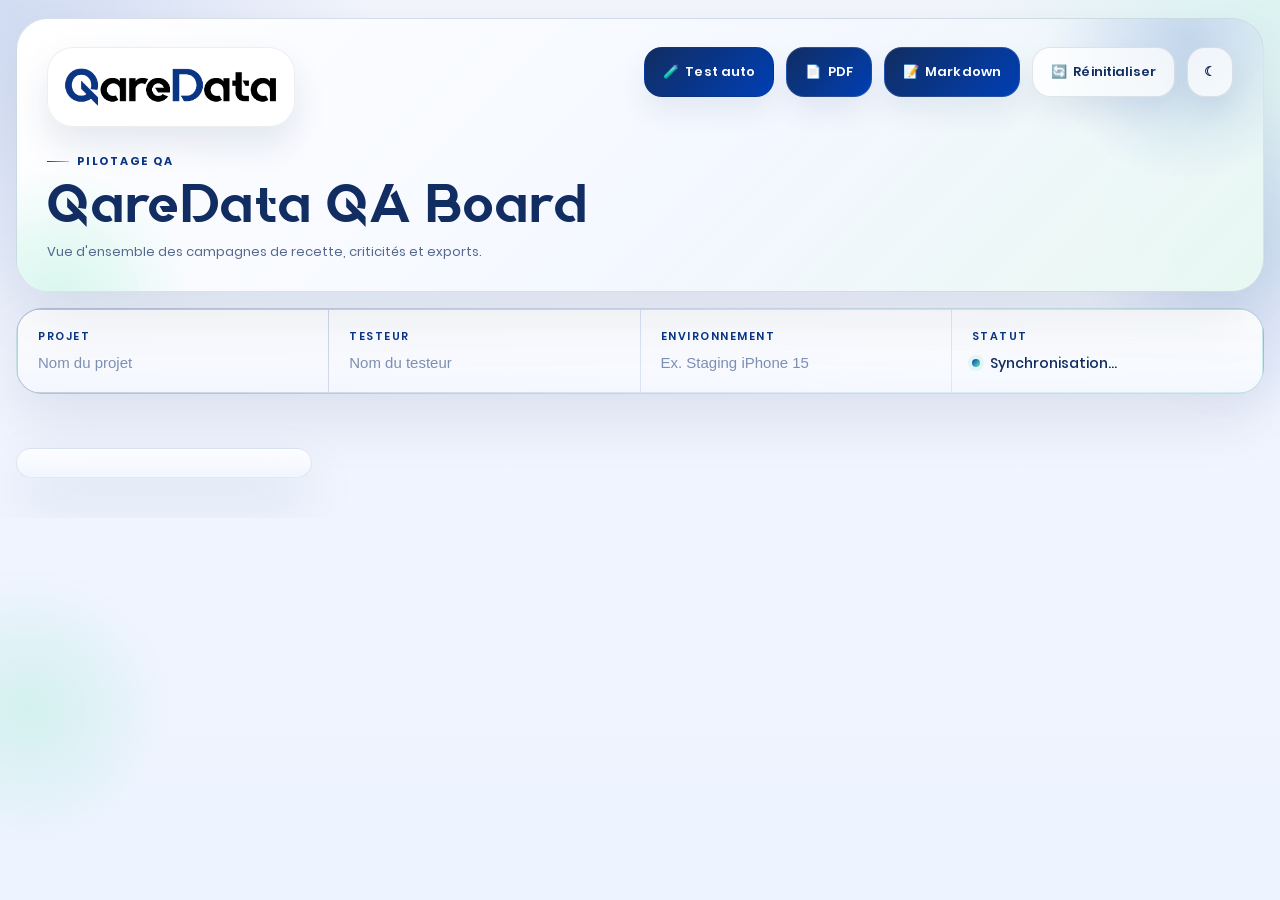
==== commit f0cb8c70: "Merge pull request #5 from QareData/Amelioration Revamp UI styles and integrate QA test simulator" ====
--- a/index.html
+++ b/index.html
@@ -7,10 +7,10 @@
   <meta http-equiv="Pragma" content="no-cache" />
   <meta http-equiv="Expires" content="0" />
   <title>QareData QA Board - Refonte Professionnelle</title>
-  <link rel="icon" type="image/svg+xml" href="./assets/favicon-checklist.svg?v=20260407-ui-fixes-3" />
-  <link rel="shortcut icon" href="./assets/favicon-checklist.svg?v=20260407-ui-fixes-3" />
-  <link rel="stylesheet" href="./styles.css?v=20260407-ui-fixes-3" />
-  <link rel="stylesheet" href="./minimal-cards.css?v=20260407-ui-fixes-3" />
+  <link rel="icon" type="image/svg+xml" href="./assets/favicon-checklist.svg?v=20260409-brand-test-auto-2" />
+  <link rel="shortcut icon" href="./assets/favicon-checklist.svg?v=20260409-brand-test-auto-2" />
+  <link rel="stylesheet" href="./styles.css?v=20260409-brand-test-auto-2" />
+  <link rel="stylesheet" href="./minimal-cards.css?v=20260409-brand-test-auto-2" />
 </head>
 <body>
   <!-- ===== HEADER GLOBAL ===== -->
@@ -19,9 +19,11 @@
       <!-- Logo et Titre -->
       <div class="header-main">
         <div class="header-main__identity logo-section">
-          <div class="logo">📋</div>
+          <div class="logo" aria-hidden="true">
+            <img src="./assets/company-logo.png" alt="" class="logo__image" />
+          </div>
           <div class="title-section">
-            <span class="header-eyebrow">QA Dashboard</span>
+            <span class="header-eyebrow">Pilotage QA</span>
             <h1 class="app-title" id="header-project-title">QareData QA Board</h1>
             <p class="app-description" id="header-project-subtitle">Vue d'ensemble des campagnes de recette, criticités et exports.</p>
           </div>
@@ -29,6 +31,10 @@
 
         <!-- Actions principales en haut -->
         <div class="header-actions">
+          <button class="btn btn-primary" id="run-random-test" type="button" title="Simuler une session QA aléatoire">
+            <span>🧪</span>
+            <span>Test auto</span>
+          </button>
           <button class="btn btn-success" id="generate-pdf" title="Exporter PDF">
             <span>📄</span>
             <span>PDF</span>
@@ -158,6 +164,6 @@
     </div>
   </div>
   <!-- Scripts -->
-  <script type="module" src="./src/main.js?v=20260407-pdf-phase1-1"></script>
+  <script type="module" src="./src/main.js?v=20260409-brand-test-auto-2"></script>
 </body>
 </html>
--- a/minimal-cards.css
+++ b/minimal-cards.css
@@ -1,56 +1,228 @@
+@font-face {
+  font-family: "Quantify";
+  src: url("./assets/fonts/quantify/Quantify.ttf") format("truetype");
+  font-style: normal;
+  font-weight: 400;
+  font-display: swap;
+}
+
+@font-face {
+  font-family: "Poppins";
+  src: url("./assets/fonts/poppins/Poppins-Light.ttf") format("truetype");
+  font-style: normal;
+  font-weight: 300;
+  font-display: swap;
+}
+
+@font-face {
+  font-family: "Poppins";
+  src: url("./assets/fonts/poppins/Poppins-Regular.ttf") format("truetype");
+  font-style: normal;
+  font-weight: 400;
+  font-display: swap;
+}
+
+@font-face {
+  font-family: "Poppins";
+  src: url("./assets/fonts/poppins/Poppins-Italic.ttf") format("truetype");
+  font-style: italic;
+  font-weight: 400;
+  font-display: swap;
+}
+
+@font-face {
+  font-family: "Poppins";
+  src: url("./assets/fonts/poppins/Poppins-Medium.ttf") format("truetype");
+  font-style: normal;
+  font-weight: 500;
+  font-display: swap;
+}
+
+@font-face {
+  font-family: "Poppins";
+  src: url("./assets/fonts/poppins/Poppins-MediumItalic.ttf") format("truetype");
+  font-style: italic;
+  font-weight: 500;
+  font-display: swap;
+}
+
+@font-face {
+  font-family: "Poppins";
+  src: url("./assets/fonts/poppins/Poppins-SemiBold.ttf") format("truetype");
+  font-style: normal;
+  font-weight: 600;
+  font-display: swap;
+}
+
+@font-face {
+  font-family: "Poppins";
+  src: url("./assets/fonts/poppins/Poppins-SemiBoldItalic.ttf") format("truetype");
+  font-style: italic;
+  font-weight: 600;
+  font-display: swap;
+}
+
+@font-face {
+  font-family: "Poppins";
+  src: url("./assets/fonts/poppins/Poppins-Bold.ttf") format("truetype");
+  font-style: normal;
+  font-weight: 700;
+  font-display: swap;
+}
+
+@font-face {
+  font-family: "Poppins";
+  src: url("./assets/fonts/poppins/Poppins-BoldItalic.ttf") format("truetype");
+  font-style: italic;
+  font-weight: 700;
+  font-display: swap;
+}
+
+@font-face {
+  font-family: "Poppins";
+  src: url("./assets/fonts/poppins/Poppins-ExtraBold.ttf") format("truetype");
+  font-style: normal;
+  font-weight: 800;
+  font-display: swap;
+}
+
+@font-face {
+  font-family: "Poppins";
+  src: url("./assets/fonts/poppins/Poppins-ExtraBoldItalic.ttf") format("truetype");
+  font-style: italic;
+  font-weight: 800;
+  font-display: swap;
+}
+
+@font-face {
+  font-family: "Poppins";
+  src: url("./assets/fonts/poppins/Poppins-Black.ttf") format("truetype");
+  font-style: normal;
+  font-weight: 900;
+  font-display: swap;
+}
+
 :root {
-  --app-canvas: #f4f6fb;
+  --font-display: "Quantify", "Poppins", "Segoe UI", sans-serif;
+  --font-body: "Poppins", "Segoe UI", sans-serif;
+
+  --brand-blue: #003fb5;
+  --brand-royal: #0a3585;
+  --brand-navy: #112d61;
+  --brand-mint: #6ee7b7;
+  --brand-ink: #050b18;
+  --brand-frost: #eef4ff;
+  --brand-sky: #dbe8ff;
+
+  --color-primary: var(--brand-blue);
+  --color-success: var(--brand-mint);
+  --color-warning: #ffb44d;
+  --color-danger: #d92d20;
+  --color-secondary: var(--brand-royal);
+
+  --bg-primary: #ffffff;
+  --bg-secondary: #edf3ff;
+  --bg-tertiary: #e1ebff;
+  --border-color: rgba(17, 45, 97, 0.12);
+  --text-primary: #07152f;
+  --text-secondary: #4f6388;
+  --text-tertiary: #7f92b8;
+
+  --app-canvas: #f3f6fd;
   --panel-bg: rgba(255, 255, 255, 0.82);
   --panel-bg-strong: #ffffff;
-  --surface-bg: linear-gradient(180deg, rgba(255, 255, 255, 0.96), rgba(246, 248, 252, 0.98));
-  --page-bg: rgba(255, 255, 255, 0.72);
+  --surface-bg: linear-gradient(180deg, rgba(255, 255, 255, 0.98), rgba(239, 244, 255, 0.98));
+  --page-bg: linear-gradient(180deg, rgba(255, 255, 255, 0.9), rgba(246, 249, 255, 0.92));
   --card-odd: #ffffff;
-  --card-even: #f7f8fa;
-  --card-muted: #eff2f7;
-  --text-strong: #0f172a;
-  --text-muted: #667085;
-  --text-subtle: #98a2b3;
-  --line-soft: rgba(15, 23, 42, 0.08);
-  --line-strong: rgba(15, 23, 42, 0.14);
-  --shadow-card: 0 10px 28px rgba(15, 23, 42, 0.08);
-  --shadow-hover: 0 18px 36px rgba(15, 23, 42, 0.12);
-  --shadow-panel: 0 18px 48px rgba(15, 23, 42, 0.08);
-  --surface-accent: rgba(59, 130, 246, 0.12);
+  --card-even: #f6f9ff;
+  --card-muted: #eef4ff;
+  --text-strong: #07152f;
+  --text-muted: #55688d;
+  --text-subtle: #7d90b5;
+  --line-soft: rgba(17, 45, 97, 0.1);
+  --line-strong: rgba(0, 63, 181, 0.22);
+  --panel-border-strong: rgba(17, 45, 97, 0.14);
+  --focus-ring: rgba(0, 63, 181, 0.12);
+  --shadow-card: 0 18px 36px rgba(17, 45, 97, 0.08);
+  --shadow-hover: 0 24px 44px rgba(17, 45, 97, 0.14);
+  --shadow-panel: 0 24px 58px rgba(17, 45, 97, 0.1);
+  --surface-accent: linear-gradient(135deg, rgba(0, 63, 181, 0.08), rgba(110, 231, 183, 0.16));
+  --hero-panel: linear-gradient(135deg, rgba(255, 255, 255, 0.98) 0%, rgba(243, 247, 255, 0.98) 58%, rgba(232, 248, 241, 0.94) 100%);
+  --progress-panel-bg: linear-gradient(135deg, #112d61 0%, #003fb5 100%);
+  --progress-panel-border: rgba(17, 45, 97, 0.12);
+  --progress-track: rgba(17, 45, 97, 0.12);
+  --progress-fill: linear-gradient(90deg, #003fb5 0%, #6ee7b7 100%);
 }
 
 body.dark-mode {
-  --bg-primary: #121212;
-  --bg-secondary: #171717;
-  --bg-tertiary: #232323;
+  --bg-primary: #0b1735;
+  --bg-secondary: #08112a;
+  --bg-tertiary: #10204a;
   --border-color: rgba(255, 255, 255, 0.08);
-  --text-primary: #f3f4f6;
-  --text-secondary: #c7cad1;
-  --text-tertiary: #9ca3af;
-  --app-canvas: #121212;
-  --panel-bg: rgba(22, 22, 22, 0.92);
-  --panel-bg-strong: #181818;
-  --surface-bg: linear-gradient(180deg, rgba(30, 30, 30, 0.98), rgba(24, 24, 24, 0.98));
-  --page-bg: rgba(255, 255, 255, 0.02);
-  --card-odd: #1e1e1e;
-  --card-even: #252526;
-  --card-muted: #2a2d33;
-  --text-strong: #f5f5f5;
-  --text-muted: #b8bec9;
-  --text-subtle: #8d96a5;
-  --line-soft: rgba(255, 255, 255, 0.07);
-  --line-strong: rgba(255, 255, 255, 0.12);
-  --shadow-card: 0 14px 34px rgba(0, 0, 0, 0.28);
-  --shadow-hover: 0 20px 40px rgba(0, 0, 0, 0.34);
-  --shadow-panel: 0 24px 54px rgba(0, 0, 0, 0.34);
-  --surface-accent: rgba(96, 165, 250, 0.14);
+  --text-primary: #f7fbff;
+  --text-secondary: #ced9f6;
+  --text-tertiary: #8ca1d0;
+  --app-canvas: #060d1d;
+  --panel-bg: rgba(10, 20, 46, 0.84);
+  --panel-bg-strong: #0f1d41;
+  --surface-bg: linear-gradient(180deg, rgba(15, 29, 65, 0.98), rgba(10, 21, 48, 0.98));
+  --page-bg: linear-gradient(180deg, rgba(17, 33, 73, 0.86), rgba(10, 20, 46, 0.9));
+  --card-odd: #10204a;
+  --card-even: #142758;
+  --card-muted: #0b1735;
+  --text-strong: #f7fbff;
+  --text-muted: #c0cdec;
+  --text-subtle: #8aa0d0;
+  --line-soft: rgba(255, 255, 255, 0.08);
+  --line-strong: rgba(110, 231, 183, 0.2);
+  --panel-border-strong: rgba(255, 255, 255, 0.1);
+  --focus-ring: rgba(110, 231, 183, 0.12);
+  --shadow-card: 0 16px 34px rgba(0, 0, 0, 0.34);
+  --shadow-hover: 0 22px 42px rgba(0, 0, 0, 0.42);
+  --shadow-panel: 0 26px 56px rgba(0, 0, 0, 0.4);
+  --surface-accent: linear-gradient(135deg, rgba(0, 63, 181, 0.24), rgba(110, 231, 183, 0.16));
+  --hero-panel: linear-gradient(135deg, rgba(17, 33, 73, 0.98), rgba(11, 28, 68, 0.98));
+  --progress-panel-bg: linear-gradient(135deg, rgba(17, 45, 97, 0.98), rgba(10, 53, 133, 0.98));
+  --progress-panel-border: rgba(110, 231, 183, 0.12);
+  --progress-track: rgba(255, 255, 255, 0.14);
+  --progress-fill: linear-gradient(90deg, #6ee7b7 0%, #8dd6ff 100%);
 }
 
 body {
-  font-family: "IBM Plex Sans", "Avenir Next", "Segoe UI", sans-serif;
+  position: relative;
+  isolation: isolate;
+  font-family: var(--font-body);
   background:
-    radial-gradient(circle at top left, rgba(59, 130, 246, 0.08), transparent 22%),
+    radial-gradient(circle at top left, rgba(0, 63, 181, 0.14), transparent 24%),
+    radial-gradient(circle at top right, rgba(110, 231, 183, 0.18), transparent 20%),
     linear-gradient(180deg, var(--app-canvas) 0%, var(--bg-secondary) 100%);
   color: var(--text-strong);
+}
+
+body::before,
+body::after {
+  content: "";
+  position: fixed;
+  pointer-events: none;
+  z-index: -1;
+  border-radius: 999px;
+  filter: blur(10px);
+}
+
+body::before {
+  top: 96px;
+  right: -120px;
+  width: 320px;
+  height: 320px;
+  background: radial-gradient(circle, rgba(0, 63, 181, 0.14) 0%, transparent 70%);
+}
+
+body::after {
+  bottom: 60px;
+  left: -100px;
+  width: 260px;
+  height: 260px;
+  background: radial-gradient(circle, rgba(110, 231, 183, 0.22) 0%, transparent 72%);
 }
 
 .create-card-panel {
@@ -78,44 +250,75 @@
 }
 
 .header-main {
+  position: relative;
+  overflow: hidden;
   margin-bottom: 0;
-  padding: 24px;
-  border-radius: 28px;
-  border: 1px solid var(--line-soft);
-  background:
-    radial-gradient(circle at top right, rgba(59, 130, 246, 0.1), transparent 24%),
-    linear-gradient(135deg, rgba(255, 255, 255, 0.9), rgba(247, 249, 252, 0.98));
+  padding: 28px 30px;
+  border-radius: 32px;
+  border: 1px solid var(--panel-border-strong);
+  background: var(--hero-panel);
   box-shadow: var(--shadow-panel);
-  backdrop-filter: blur(18px);
-}
-
-body.dark-mode .header-main {
-  background:
-    radial-gradient(circle at top right, rgba(96, 165, 250, 0.1), transparent 24%),
-    linear-gradient(135deg, rgba(24, 24, 24, 0.98), rgba(20, 20, 20, 0.98));
+  backdrop-filter: blur(24px);
+}
+
+.header-main::before,
+.header-main::after {
+  content: "";
+  position: absolute;
+  border-radius: 999px;
+  pointer-events: none;
+}
+
+.header-main::before {
+  top: -120px;
+  right: -64px;
+  width: 280px;
+  height: 280px;
+  background: radial-gradient(circle, rgba(0, 63, 181, 0.18) 0%, transparent 72%);
+}
+
+.header-main::after {
+  bottom: -140px;
+  left: -90px;
+  width: 260px;
+  height: 260px;
+  background: radial-gradient(circle, rgba(110, 231, 183, 0.26) 0%, transparent 74%);
+}
+
+.header-main > * {
+  position: relative;
+  z-index: 1;
 }
 
 .header-main__identity {
   min-width: 0;
   flex: 1;
+  display: grid;
+  gap: 20px;
+  align-content: start;
 }
 
 .logo-section {
   min-width: 0;
-  gap: 16px;
+  gap: 20px;
+  flex-direction: column;
+  align-items: flex-start;
 }
 
 .logo {
-  width: 56px;
-  height: 56px;
-  display: inline-flex;
-  align-items: center;
-  justify-content: center;
-  border-radius: 18px;
-  background: linear-gradient(135deg, rgba(59, 130, 246, 0.18), rgba(16, 185, 129, 0.2));
-  box-shadow: inset 0 1px 0 rgba(255, 255, 255, 0.4);
-  font-size: 28px;
+  width: clamp(190px, 22vw, 248px);
+  padding: 14px 16px;
+  border-radius: 26px;
+  background: rgba(255, 255, 255, 0.96);
+  border: 1px solid rgba(17, 45, 97, 0.08);
+  box-shadow: 0 18px 34px rgba(17, 45, 97, 0.1);
   flex-shrink: 0;
+}
+
+.logo__image {
+  display: block;
+  width: 100%;
+  height: auto;
 }
 
 .title-section {
@@ -127,10 +330,10 @@
   align-items: center;
   gap: 8px;
   margin-bottom: 8px;
-  color: var(--text-subtle);
+  color: var(--brand-royal);
   font-size: 11px;
   font-weight: 700;
-  letter-spacing: 0.12em;
+  letter-spacing: 0.16em;
   text-transform: uppercase;
 }
 
@@ -138,16 +341,19 @@
   content: "";
   width: 22px;
   height: 1px;
-  background: currentColor;
-  opacity: 0.55;
+  background: linear-gradient(90deg, var(--brand-blue), var(--brand-mint));
+  opacity: 1;
 }
 
 .title-section h1,
 .app-title {
-  font-size: clamp(28px, 4vw, 38px);
-  font-weight: 750;
-  letter-spacing: -0.045em;
-  line-height: 1.04;
+  font-family: var(--font-display);
+  color: var(--brand-navy);
+  font-size: clamp(32px, 4.8vw, 54px);
+  font-weight: 400;
+  letter-spacing: 0.04em;
+  line-height: 0.98;
+  text-wrap: balance;
 }
 
 .title-section p,
@@ -165,9 +371,9 @@
 
 .app-description {
   max-width: 760px;
-  margin-top: 8px;
+  margin-top: 10px;
   font-size: 15px;
-  line-height: 1.55;
+  line-height: 1.68;
 }
 
 .header-actions {
@@ -175,33 +381,48 @@
   align-items: center;
   align-self: flex-start;
   flex-wrap: wrap;
-  gap: 10px;
+  gap: 12px;
 }
 
 .btn {
-  min-height: 46px;
-  border-radius: 14px;
-  padding: 10px 16px;
-  box-shadow: 0 8px 20px rgba(15, 23, 42, 0.06);
+  min-height: 50px;
+  padding: 12px 18px;
+  border-radius: 18px;
+  border: 1px solid transparent;
+  font-family: var(--font-body);
+  box-shadow: 0 14px 28px rgba(17, 45, 97, 0.08);
   font-weight: 600;
   letter-spacing: 0.01em;
 }
 
 .btn-primary {
-  background: linear-gradient(135deg, #2563eb, #3b82f6);
+  background: linear-gradient(135deg, var(--brand-navy), var(--brand-blue));
+  color: #ffffff;
+}
+
+.btn-primary:hover,
+.btn-success:hover {
+  background: linear-gradient(135deg, var(--brand-royal), var(--brand-blue));
+  box-shadow: 0 18px 34px rgba(0, 63, 181, 0.24);
+  transform: translateY(-1px);
 }
 
 .btn-success {
-  background: linear-gradient(135deg, #0f8a62, #10b981);
+  background: linear-gradient(135deg, var(--brand-navy), var(--brand-blue));
+  border-color: rgba(255, 255, 255, 0.12);
+  color: #ffffff;
 }
 
 .btn-ghost {
-  background: var(--panel-bg-strong);
-  border-color: var(--line-soft);
-}
-
-.theme-toggle {
-  margin-left: 4px;
+  background: rgba(255, 255, 255, 0.74);
+  border-color: rgba(17, 45, 97, 0.12);
+  color: var(--brand-navy);
+}
+
+.btn-ghost:hover {
+  background: rgba(255, 255, 255, 0.92);
+  border-color: rgba(0, 63, 181, 0.18);
+  box-shadow: 0 12px 24px rgba(17, 45, 97, 0.08);
 }
 
 .theme-toggle .btn {
@@ -212,7 +433,8 @@
 }
 
 .theme-toggle .btn[aria-pressed="true"] {
-  background: linear-gradient(135deg, rgba(96, 165, 250, 0.2), rgba(59, 130, 246, 0.14));
+  background: linear-gradient(135deg, rgba(17, 45, 97, 0.12), rgba(110, 231, 183, 0.24));
+  border-color: rgba(110, 231, 183, 0.22);
   color: var(--text-strong);
 }
 
@@ -228,9 +450,9 @@
   grid-template-columns: repeat(4, minmax(0, 1fr));
   gap: 1px;
   padding: 1px;
-  border-radius: 22px;
-  background: var(--line-soft);
-  border: 1px solid var(--line-soft);
+  border-radius: 26px;
+  background: linear-gradient(135deg, rgba(17, 45, 97, 0.2), rgba(0, 63, 181, 0.08) 58%, rgba(110, 231, 183, 0.22));
+  border: 1px solid rgba(17, 45, 97, 0.08);
   box-shadow: var(--shadow-panel);
   overflow: hidden;
 }
@@ -252,16 +474,16 @@
   border: 0;
   border-radius: 0;
   box-shadow: none;
-  background: var(--panel-bg-strong);
+  background: linear-gradient(180deg, rgba(255, 255, 255, 0.98), rgba(245, 248, 255, 0.96));
 }
 
 .metadata-field label,
 .surface-section__kicker,
 .page-section__kicker {
   font-size: 11px;
-  letter-spacing: 0.08em;
+  letter-spacing: 0.14em;
   text-transform: uppercase;
-  color: var(--text-subtle);
+  color: var(--brand-royal);
 }
 
 .meta-input,
@@ -306,8 +528,8 @@
 .new-checklist-input:focus,
 .new-scenario-step-input:focus {
   outline: none;
-  border-color: rgba(59, 130, 246, 0.45);
-  box-shadow: 0 0 0 4px rgba(59, 130, 246, 0.12);
+  border-color: rgba(0, 63, 181, 0.4);
+  box-shadow: 0 0 0 4px var(--focus-ring);
 }
 
 .header-meta-card .meta-input:focus {
@@ -326,8 +548,9 @@
   border-radius: 0;
   background: transparent;
   box-shadow: none;
-  color: var(--text-strong);
+  color: var(--brand-navy);
   font-size: 14px;
+  font-weight: 500;
   line-height: 1.5;
   overflow-wrap: anywhere;
 }
@@ -339,8 +562,8 @@
   margin-top: 6px;
   border-radius: 999px;
   flex-shrink: 0;
-  background: linear-gradient(135deg, #10b981, #34d399);
-  box-shadow: 0 0 0 4px rgba(16, 185, 129, 0.12);
+  background: linear-gradient(135deg, var(--brand-blue), var(--brand-mint));
+  box-shadow: 0 0 0 4px rgba(110, 231, 183, 0.16);
 }
 
 .header-kpi {
@@ -350,31 +573,42 @@
 }
 
 .summary-line {
+  position: relative;
+  overflow: hidden;
   display: flex;
   align-items: center;
   gap: 12px;
   width: fit-content;
   max-width: 100%;
-  padding: 12px 16px;
+  padding: 14px 18px 14px 22px;
   border-radius: 999px;
-  background: var(--panel-bg);
-  border: 1px solid var(--line-soft);
+  background: linear-gradient(135deg, rgba(255, 255, 255, 0.96), rgba(238, 244, 255, 0.96));
+  border: 1px solid rgba(17, 45, 97, 0.1);
   box-shadow: var(--shadow-panel);
 }
 
+.summary-line::before {
+  content: "";
+  position: absolute;
+  inset: 0 auto 0 0;
+  width: 6px;
+  background: linear-gradient(180deg, var(--brand-blue), var(--brand-mint));
+}
+
 .summary-line__label {
-  color: var(--text-muted);
+  color: var(--brand-royal);
   font-size: 12px;
   font-weight: 600;
+  letter-spacing: 0.08em;
+  text-transform: uppercase;
+}
+
+.summary-line__value {
+  font-family: var(--font-display);
+  color: var(--brand-navy);
+  font-size: 24px;
+  line-height: 1;
   letter-spacing: 0.04em;
-  text-transform: uppercase;
-}
-
-.summary-line__value {
-  color: var(--text-strong);
-  font-size: 20px;
-  line-height: 1;
-  letter-spacing: -0.04em;
 }
 
 .filter-bar {
@@ -385,8 +619,8 @@
 .filter-content {
   padding: 14px 16px;
   border-radius: 18px;
-  background: var(--panel-bg);
-  border: 1px solid var(--line-soft);
+  background: linear-gradient(135deg, rgba(255, 255, 255, 0.86), rgba(245, 248, 255, 0.92));
+  border: 1px solid rgba(17, 45, 97, 0.08);
   box-shadow: var(--shadow-panel);
   backdrop-filter: blur(18px);
 }
@@ -418,9 +652,9 @@
   position: sticky;
   top: 24px;
   padding: 14px;
-  border-radius: 24px;
-  background: var(--panel-bg);
-  border: 1px solid var(--line-soft);
+  border-radius: 28px;
+  background: linear-gradient(180deg, rgba(255, 255, 255, 0.82), rgba(241, 246, 255, 0.88));
+  border: 1px solid rgba(17, 45, 97, 0.1);
   box-shadow: var(--shadow-panel);
   backdrop-filter: blur(18px);
   flex-direction: column;
@@ -443,9 +677,11 @@
 }
 
 .sidebar-title {
-  color: var(--text-strong);
-  font-size: 15px;
-  font-weight: 700;
+  font-family: var(--font-display);
+  color: var(--brand-navy);
+  font-size: 17px;
+  font-weight: 400;
+  letter-spacing: 0.06em;
   line-height: 1.2;
 }
 
@@ -458,10 +694,10 @@
 .sidebar-toggle {
   width: 38px;
   height: 38px;
-  border: 1px solid var(--line-soft);
-  border-radius: 12px;
-  background: var(--panel-bg-strong);
-  color: var(--text-strong);
+  border: 1px solid rgba(17, 45, 97, 0.1);
+  border-radius: 14px;
+  background: rgba(255, 255, 255, 0.88);
+  color: var(--brand-navy);
   font-size: 18px;
   cursor: pointer;
   flex: 0 0 38px;
@@ -481,10 +717,10 @@
 }
 
 .sidebar-group__title {
-  color: var(--text-subtle);
+  color: var(--brand-royal);
   font-size: 11px;
   font-weight: 700;
-  letter-spacing: 0.08em;
+  letter-spacing: 0.14em;
   text-transform: uppercase;
   padding: 0 4px;
 }
@@ -502,9 +738,9 @@
   width: 100%;
   min-height: 48px;
   padding: 10px 12px;
-  border: 1px solid var(--line-soft);
-  border-radius: 16px;
-  background: var(--panel-bg-strong);
+  border: 1px solid rgba(17, 45, 97, 0.08);
+  border-radius: 18px;
+  background: rgba(255, 255, 255, 0.92);
   color: var(--text-strong);
   cursor: pointer;
   text-align: left;
@@ -512,15 +748,16 @@
 }
 
 .sidebar-nav-item:hover {
-  transform: translateX(2px);
-  border-color: rgba(59, 130, 246, 0.24);
-  box-shadow: 0 12px 28px rgba(15, 23, 42, 0.08);
+  transform: translateY(-1px);
+  border-color: rgba(0, 63, 181, 0.18);
+  box-shadow: 0 16px 30px rgba(17, 45, 97, 0.1);
 }
 
 .sidebar-nav-item.is-active {
-  border-color: rgba(59, 130, 246, 0.28);
-  background: linear-gradient(135deg, rgba(59, 130, 246, 0.14), rgba(16, 185, 129, 0.08));
-  box-shadow: 0 16px 30px rgba(59, 130, 246, 0.12);
+  border-color: rgba(0, 63, 181, 0.2);
+  background: linear-gradient(135deg, var(--brand-navy), var(--brand-blue));
+  color: #ffffff;
+  box-shadow: 0 18px 34px rgba(0, 63, 181, 0.22);
 }
 
 .sidebar-nav-item__icon {
@@ -529,17 +766,23 @@
   justify-content: center;
   width: 28px;
   height: 28px;
-  border-radius: 10px;
-  background: var(--card-muted);
-  color: var(--text-strong);
+  border-radius: 12px;
+  background: linear-gradient(135deg, rgba(17, 45, 97, 0.12), rgba(0, 63, 181, 0.08));
+  color: var(--brand-royal);
   font-size: 12px;
   font-weight: 700;
+  letter-spacing: 0.04em;
 }
 
 .sidebar-nav-item--page .sidebar-nav-item__icon {
   background: transparent;
   font-size: 18px;
   color: var(--text-subtle);
+}
+
+.sidebar-nav-item.is-active .sidebar-nav-item__icon {
+  background: rgba(255, 255, 255, 0.16);
+  color: #ffffff;
 }
 
 .sidebar-nav-item__label {
@@ -560,9 +803,14 @@
   padding: 0 8px;
   border-radius: 999px;
   background: var(--card-muted);
-  color: var(--text-muted);
+  color: var(--brand-royal);
   font-size: 11px;
   font-weight: 700;
+}
+
+.sidebar-nav-item.is-active .sidebar-nav-item__count {
+  background: rgba(255, 255, 255, 0.16);
+  color: #ffffff;
 }
 
 body.sidebar-collapsed .sidebar-sections {
@@ -606,11 +854,21 @@
 }
 
 .surface-section {
+  position: relative;
   padding: 24px;
-  border-radius: 24px;
+  border-radius: 28px;
   background: var(--surface-bg);
-  border: 1px solid var(--line-soft);
+  border: 1px solid rgba(17, 45, 97, 0.08);
   box-shadow: var(--shadow-panel);
+}
+
+.surface-section::before {
+  content: "";
+  position: absolute;
+  inset: 0 0 auto 0;
+  height: 6px;
+  border-radius: 28px 28px 0 0;
+  background: linear-gradient(90deg, var(--brand-blue), var(--brand-royal), var(--brand-mint));
 }
 
 .surface-section__header {
@@ -622,9 +880,11 @@
 }
 
 .surface-section__header h2 {
-  font-size: 28px;
-  line-height: 1.1;
-  letter-spacing: -0.03em;
+  font-family: var(--font-display);
+  font-size: clamp(28px, 3vw, 34px);
+  line-height: 1.02;
+  letter-spacing: 0.04em;
+  color: var(--brand-navy);
   margin: 4px 0 6px;
 }
 
@@ -648,8 +908,8 @@
   min-height: 38px;
   padding: 0 14px;
   border-radius: 999px;
-  background: var(--panel-bg-strong);
-  border: 1px solid var(--line-soft);
+  background: rgba(255, 255, 255, 0.86);
+  border: 1px solid rgba(17, 45, 97, 0.08);
   color: var(--text-muted);
   font-size: 13px;
   font-weight: 600;
@@ -657,7 +917,10 @@
 
 .surface-section__stats strong,
 .page-section__meta strong {
-  color: var(--text-strong);
+  font-family: var(--font-display);
+  color: var(--brand-navy);
+  letter-spacing: 0.04em;
+  background: linear-gradient(135deg, rgba(17, 45, 97, 0.1), rgba(110, 231, 183, 0.18));
 }
 
 .surface-section__progress {
@@ -666,12 +929,31 @@
   margin-bottom: 22px;
   padding: 16px 18px;
   border-radius: 18px;
-  background: var(--surface-accent);
-  border: 1px solid rgba(59, 130, 246, 0.12);
+  background: var(--progress-panel-bg);
+  border: 1px solid var(--progress-panel-border);
+  box-shadow: inset 0 1px 0 rgba(255, 255, 255, 0.06);
 }
 
 .surface-section__progress p {
   font-size: 13px;
+  color: rgba(255, 255, 255, 0.8);
+}
+
+.surface-section__progress .qa-card__progress-labels span {
+  color: rgba(255, 255, 255, 0.74);
+}
+
+.surface-section__progress .qa-card__progress-labels strong {
+  color: #ffffff;
+}
+
+.surface-section__progress .qa-progress {
+  background: rgba(255, 255, 255, 0.22);
+}
+
+.surface-section__progress .qa-progress span {
+  background: linear-gradient(90deg, #ffffff 0%, var(--brand-mint) 100%);
+  box-shadow: none;
 }
 
 .page-stack {
@@ -684,7 +966,7 @@
   padding: 20px;
   border-radius: 20px;
   background: var(--page-bg);
-  border: 1px solid var(--line-soft);
+  border: 1px solid rgba(17, 45, 97, 0.08);
 }
 
 .page-section__header {
@@ -698,10 +980,11 @@
 }
 
 .page-section__header h3 {
-  font-size: 20px;
-  line-height: 1.2;
-  letter-spacing: -0.02em;
-  color: var(--text-strong);
+  font-family: var(--font-display);
+  font-size: 22px;
+  line-height: 1.08;
+  letter-spacing: 0.03em;
+  color: var(--brand-royal);
 }
 
 .page-section__meta {
@@ -719,33 +1002,45 @@
 
 .qa-card {
   position: relative;
-  border-radius: 18px;
-  border: 1px solid var(--line-soft);
-  background: var(--card-odd);
+  border-radius: 22px;
+  border: 1px solid rgba(17, 45, 97, 0.08);
+  background: linear-gradient(180deg, rgba(255, 255, 255, 0.98), rgba(246, 249, 255, 0.96));
   box-shadow: var(--shadow-card);
   transition: transform 0.22s ease, box-shadow 0.22s ease, border-color 0.22s ease;
   overflow: hidden;
 }
 
 .page-section .cards-grid > .qa-card:nth-child(even) {
-  background: var(--card-even);
+  background: linear-gradient(180deg, rgba(250, 252, 255, 0.98), rgba(240, 245, 255, 0.96));
+}
+
+.qa-card::before {
+  content: "";
+  position: absolute;
+  inset: 0 auto 0 0;
+  width: 6px;
+  background: linear-gradient(180deg, var(--brand-blue), var(--brand-mint));
 }
 
 .qa-card:hover {
   transform: translateY(-2px);
   box-shadow: var(--shadow-hover);
-  border-color: var(--line-strong);
+  border-color: rgba(0, 63, 181, 0.18);
 }
 
 .qa-card.is-risk {
-  border-color: rgba(239, 68, 68, 0.28);
+  border-color: rgba(217, 45, 32, 0.22);
+}
+
+.qa-card.is-risk::before {
+  background: linear-gradient(180deg, #d92d20, #ffb44d);
 }
 
 .qa-card__summary {
   display: flex;
   flex-direction: column;
-  gap: 12px;
-  padding: 18px 18px 16px;
+  gap: 14px;
+  padding: 20px 20px 18px 24px;
 }
 
 .qa-card__summary-top {
@@ -766,11 +1061,12 @@
   -webkit-box-orient: vertical;
   line-clamp: 2;
   -webkit-line-clamp: 2;
+  font-family: var(--font-body);
   font-size: 18px;
   font-weight: 700;
   line-height: 1.28;
-  letter-spacing: -0.02em;
-  color: var(--text-strong);
+  letter-spacing: -0.01em;
+  color: var(--brand-navy);
   overflow-wrap: anywhere;
 }
 
@@ -797,36 +1093,43 @@
   line-height: 1.2;
   text-align: center;
   overflow-wrap: anywhere;
+  border: 1px solid transparent;
 }
 
 .pill-todo {
-  background: rgba(148, 163, 184, 0.16);
-  color: #64748b;
+  background: rgba(17, 45, 97, 0.08);
+  color: var(--brand-royal);
+  border-color: rgba(17, 45, 97, 0.12);
 }
 
 .pill-progress {
-  background: rgba(245, 158, 11, 0.16);
-  color: #c46d06;
+  background: rgba(0, 63, 181, 0.12);
+  color: var(--brand-blue);
+  border-color: rgba(0, 63, 181, 0.12);
 }
 
 .pill-done {
-  background: rgba(16, 185, 129, 0.16);
-  color: #0f8a62;
+  background: rgba(110, 231, 183, 0.18);
+  color: #0f6b53;
+  border-color: rgba(110, 231, 183, 0.22);
 }
 
 .pill-blocker {
-  background: rgba(239, 68, 68, 0.16);
+  background: rgba(217, 45, 32, 0.12);
   color: #d92d20;
+  border-color: rgba(217, 45, 32, 0.18);
 }
 
 .pill-major {
-  background: rgba(249, 115, 22, 0.16);
-  color: #c2410c;
+  background: rgba(255, 180, 77, 0.16);
+  color: #a85c00;
+  border-color: rgba(255, 180, 77, 0.24);
 }
 
 .pill-minor {
-  background: rgba(79, 70, 229, 0.16);
-  color: #4f46e5;
+  background: rgba(10, 53, 133, 0.12);
+  color: var(--brand-royal);
+  border-color: rgba(10, 53, 133, 0.16);
 }
 
 .pill-source-todo {
@@ -843,6 +1146,7 @@
 .pill-neutral {
   background: var(--card-muted);
   color: var(--text-muted);
+  border-color: rgba(17, 45, 97, 0.08);
 }
 
 .qa-card__metrics-line {
@@ -876,6 +1180,7 @@
   justify-content: center;
   min-width: 18px;
   font-weight: 700;
+  color: var(--brand-royal);
 }
 
 .qa-card__progress {
@@ -893,7 +1198,7 @@
 }
 
 .qa-card__progress-labels strong {
-  color: var(--text-strong);
+  color: var(--brand-navy);
 }
 
 .qa-progress {
@@ -901,14 +1206,15 @@
   height: 6px;
   overflow: hidden;
   border-radius: 999px;
-  background: rgba(148, 163, 184, 0.2);
+  background: var(--progress-track);
 }
 
 .qa-progress span {
   display: block;
   height: 100%;
   border-radius: inherit;
-  background: linear-gradient(90deg, #60a5fa 0%, #34d399 100%);
+  background: var(--progress-fill);
+  box-shadow: 0 0 20px rgba(0, 63, 181, 0.16);
   transition: width 0.3s ease;
 }
 
@@ -924,15 +1230,15 @@
   gap: 8px;
   min-height: 40px;
   padding: 0 14px;
-  border-radius: 12px;
-  border: 1px solid transparent;
-  background: var(--panel-bg-strong);
-  color: var(--text-strong);
-  font: inherit;
+  border-radius: 14px;
+  border: 1px solid rgba(17, 45, 97, 0.08);
+  background: rgba(255, 255, 255, 0.9);
+  color: var(--brand-navy);
+  font-family: var(--font-body);
   font-size: 13px;
   font-weight: 600;
   cursor: pointer;
-  transition: transform 0.18s ease, border-color 0.18s ease, background 0.18s ease;
+  transition: transform 0.18s ease, border-color 0.18s ease, background 0.18s ease, box-shadow 0.18s ease;
   text-align: center;
 }
 
@@ -946,15 +1252,17 @@
 }
 
 .button.secondary {
-  background: rgba(59, 130, 246, 0.12);
-  color: #2563eb;
+  background: linear-gradient(135deg, var(--brand-navy), var(--brand-blue));
+  color: #ffffff;
+  border-color: rgba(17, 45, 97, 0.18);
+  box-shadow: 0 14px 28px rgba(0, 63, 181, 0.18);
 }
 
 .button.tertiary,
 .button.ghost {
-  background: transparent;
-  border-color: var(--line-soft);
-  color: var(--text-muted);
+  background: rgba(255, 255, 255, 0.72);
+  border-color: rgba(17, 45, 97, 0.1);
+  color: var(--brand-royal);
 }
 
 .button.danger {
@@ -965,7 +1273,9 @@
 .qa-card__path {
   font-size: 12px;
   font-weight: 600;
-  letter-spacing: 0.02em;
+  letter-spacing: 0.12em;
+  text-transform: uppercase;
+  color: var(--brand-royal);
   margin-bottom: 10px;
   overflow-wrap: anywhere;
 }
@@ -999,8 +1309,8 @@
 .textarea-field {
   padding: 16px;
   border-radius: 16px;
-  background: var(--card-muted);
-  border: 1px solid var(--line-soft);
+  background: linear-gradient(180deg, rgba(255, 255, 255, 0.96), rgba(241, 246, 255, 0.94));
+  border: 1px solid rgba(17, 45, 97, 0.08);
 }
 
 .qa-panel {
@@ -1009,8 +1319,8 @@
   gap: 14px;
   padding: 16px;
   border-radius: 16px;
-  background: var(--card-muted);
-  border: 1px solid var(--line-soft);
+  background: linear-gradient(180deg, rgba(255, 255, 255, 0.96), rgba(241, 246, 255, 0.94));
+  border: 1px solid rgba(17, 45, 97, 0.08);
 }
 
 .qa-panel--context {
@@ -1034,9 +1344,11 @@
 
 .qa-panel__head h5,
 .qa-source-block h6 {
-  font-size: 14px;
-  font-weight: 700;
-  color: var(--text-strong);
+  font-family: var(--font-display);
+  font-size: 16px;
+  font-weight: 400;
+  color: var(--brand-navy);
+  letter-spacing: 0.03em;
   line-height: 1.35;
   overflow-wrap: anywhere;
 }
@@ -1181,8 +1493,8 @@
   gap: 14px;
   padding: 16px;
   border-radius: 16px;
-  background: rgba(248, 250, 252, 0.88);
-  border: 1px dashed rgba(239, 68, 68, 0.28);
+  background: linear-gradient(180deg, rgba(255, 247, 246, 0.92), rgba(255, 251, 249, 0.94));
+  border: 1px dashed rgba(217, 45, 32, 0.22);
 }
 
 .qa-scenario-step.is-bug-open .qa-step__bug-form {
@@ -1253,8 +1565,8 @@
   min-width: 0;
   padding: 14px;
   border-radius: 14px;
-  background: var(--panel-bg-strong);
-  border: 1px solid var(--line-soft);
+  background: rgba(255, 255, 255, 0.92);
+  border: 1px solid rgba(17, 45, 97, 0.08);
   display: flex;
   flex-direction: column;
   justify-content: flex-start;
@@ -1276,8 +1588,8 @@
   gap: 6px;
   padding: 18px;
   border-radius: 16px;
-  border: 1px dashed rgba(59, 130, 246, 0.26);
-  background: rgba(59, 130, 246, 0.06);
+  border: 1px dashed rgba(0, 63, 181, 0.24);
+  background: linear-gradient(135deg, rgba(0, 63, 181, 0.05), rgba(110, 231, 183, 0.1));
   cursor: pointer;
   transition: border-color 0.2s ease, background 0.2s ease;
 }
@@ -1288,8 +1600,8 @@
 
 .qa-dropzone.is-dragover,
 .qa-dropzone:hover {
-  background: rgba(59, 130, 246, 0.1);
-  border-color: rgba(59, 130, 246, 0.45);
+  background: linear-gradient(135deg, rgba(0, 63, 181, 0.09), rgba(110, 231, 183, 0.16));
+  border-color: rgba(0, 63, 181, 0.34);
 }
 
 .qa-shot-grid {
@@ -1332,8 +1644,8 @@
 .qa-card__footer-actions {
   padding: 16px;
   border-radius: 16px;
-  background: var(--card-muted);
-  border: 1px solid var(--line-soft);
+  background: linear-gradient(180deg, rgba(255, 255, 255, 0.96), rgba(241, 246, 255, 0.94));
+  border: 1px solid rgba(17, 45, 97, 0.08);
 }
 
 .qa-card__references strong {
@@ -1346,9 +1658,9 @@
 .qa-empty-shot {
   padding: 14px;
   border-radius: 14px;
-  border: 1px dashed var(--line-soft);
+  border: 1px dashed rgba(17, 45, 97, 0.14);
   color: var(--text-muted);
-  background: rgba(148, 163, 184, 0.08);
+  background: rgba(0, 63, 181, 0.04);
   font-size: 13px;
 }
 
@@ -1356,7 +1668,7 @@
   min-height: 260px;
   border-radius: 24px;
   background: var(--surface-bg);
-  border: 1px solid var(--line-soft);
+  border: 1px solid rgba(17, 45, 97, 0.08);
   box-shadow: var(--shadow-panel);
 }
 
@@ -1368,7 +1680,7 @@
   align-items: center;
   justify-content: center;
   padding: 24px;
-  background: rgba(15, 23, 42, 0.45);
+  background: rgba(8, 17, 42, 0.56);
   backdrop-filter: blur(10px);
 }
 
@@ -1381,10 +1693,10 @@
   width: min(1120px, calc(100vw - 32px));
   max-height: calc(100vh - 48px);
   overflow: hidden;
-  border-radius: 24px;
-  border: 1px solid var(--line-soft);
-  background: var(--panel-bg-strong);
-  box-shadow: 0 30px 80px rgba(15, 23, 42, 0.22);
+  border-radius: 28px;
+  border: 1px solid rgba(17, 45, 97, 0.12);
+  background: linear-gradient(180deg, rgba(255, 255, 255, 0.99), rgba(243, 247, 255, 0.98));
+  box-shadow: 0 34px 84px rgba(8, 17, 42, 0.28);
 }
 
 .modal-close {
@@ -1394,10 +1706,10 @@
   z-index: 2;
   width: 40px;
   height: 40px;
-  border: 1px solid var(--line-soft);
+  border: 1px solid rgba(17, 45, 97, 0.1);
   border-radius: 999px;
-  background: var(--card-muted);
-  color: var(--text-strong);
+  background: rgba(255, 255, 255, 0.92);
+  color: var(--brand-navy);
   font-size: 24px;
   line-height: 1;
   cursor: pointer;
@@ -1438,19 +1750,20 @@
 
 .card-modal__kicker {
   margin-bottom: 10px;
-  color: var(--text-subtle);
+  color: var(--brand-royal);
   font-size: 12px;
   font-weight: 700;
-  letter-spacing: 0.06em;
+  letter-spacing: 0.12em;
   text-transform: uppercase;
   overflow-wrap: anywhere;
 }
 
 .card-modal__title {
-  color: var(--text-strong);
-  font-size: 32px;
-  line-height: 1.08;
-  letter-spacing: -0.04em;
+  font-family: var(--font-display);
+  color: var(--brand-navy);
+  font-size: 34px;
+  line-height: 1.02;
+  letter-spacing: 0.04em;
   overflow-wrap: anywhere;
 }
 
@@ -1476,8 +1789,8 @@
   min-height: 38px;
   padding: 0 14px;
   border-radius: 999px;
-  background: var(--card-muted);
-  border: 1px solid var(--line-soft);
+  background: rgba(255, 255, 255, 0.86);
+  border: 1px solid rgba(17, 45, 97, 0.08);
   color: var(--text-muted);
   font-size: 13px;
   font-weight: 600;
@@ -1507,7 +1820,7 @@
 
 .card-modal__context-grid {
   display: grid;
-  grid-template-columns: repeat(3, minmax(0, 1fr));
+  grid-template-columns: repeat(2, minmax(0, 1fr));
   gap: 14px;
 }
 
@@ -1516,15 +1829,17 @@
   height: 100%;
   padding: 16px 18px;
   border-radius: 14px;
-  background: var(--panel-bg-strong);
-  border: 1px solid var(--line-soft);
+  background: rgba(255, 255, 255, 0.92);
+  border: 1px solid rgba(17, 45, 97, 0.08);
 }
 
 .card-modal__context-block h6 {
   margin-bottom: 8px;
-  color: var(--text-strong);
-  font-size: 14px;
-  font-weight: 700;
+  font-family: var(--font-display);
+  color: var(--brand-navy);
+  font-size: 15px;
+  font-weight: 400;
+  letter-spacing: 0.03em;
   line-height: 1.35;
   overflow-wrap: break-word;
   word-break: normal;
@@ -1534,6 +1849,7 @@
   color: var(--text-muted);
   font-size: 14px;
   line-height: 1.6;
+  white-space: pre-line;
   overflow-wrap: break-word;
   word-break: normal;
 }
@@ -1541,7 +1857,8 @@
 .card-modal__grid .field {
   padding: 16px;
   border-radius: 16px;
-  border: 1px solid var(--line-soft);
+  border: 1px solid rgba(17, 45, 97, 0.08);
+  background: linear-gradient(180deg, rgba(255, 255, 255, 0.96), rgba(241, 246, 255, 0.94));
   align-content: start;
 }
 
@@ -1550,7 +1867,7 @@
 .qa-card--modal .textarea-field,
 .qa-card--modal .qa-card__references,
 .qa-card--modal .qa-card__footer-actions {
-  background: var(--card-muted);
+  background: linear-gradient(180deg, rgba(255, 255, 255, 0.96), rgba(241, 246, 255, 0.94));
 }
 
 .qa-card--modal .textarea-field {
@@ -1583,6 +1900,149 @@
 .qa-card--modal .qa-empty-line,
 .qa-card--modal .qa-empty-shot {
   line-height: 1.6;
+}
+
+body.dark-mode .logo {
+  background: rgba(255, 255, 255, 0.98);
+}
+
+body.dark-mode .btn-ghost,
+body.dark-mode .button.tertiary,
+body.dark-mode .button.ghost,
+body.dark-mode .sidebar-toggle,
+body.dark-mode .modal-close {
+  background: rgba(255, 255, 255, 0.06);
+  color: var(--text-strong);
+}
+
+body.dark-mode .summary-line {
+  background: linear-gradient(135deg, rgba(16, 30, 67, 0.96), rgba(9, 19, 44, 0.96));
+}
+
+body.dark-mode .sidebar-sections {
+  background: linear-gradient(180deg, rgba(12, 24, 54, 0.88), rgba(8, 17, 42, 0.92));
+}
+
+body.dark-mode .sidebar-nav-item,
+body.dark-mode .surface-section__stats span,
+body.dark-mode .surface-section__stats strong,
+body.dark-mode .page-section__meta span,
+body.dark-mode .page-section__meta strong,
+body.dark-mode .button,
+body.dark-mode .qa-source-block,
+body.dark-mode .card-modal__summary span,
+body.dark-mode .card-modal__context-block,
+body.dark-mode .card-modal__grid .field {
+  background: rgba(255, 255, 255, 0.04);
+}
+
+body.dark-mode .metadata-field,
+body.dark-mode .qa-panel,
+body.dark-mode .textarea-field,
+body.dark-mode .qa-card__references,
+body.dark-mode .qa-card__footer-actions,
+body.dark-mode .qa-card--modal .field,
+body.dark-mode .qa-card--modal .qa-panel,
+body.dark-mode .qa-card--modal .textarea-field,
+body.dark-mode .qa-card--modal .qa-card__references,
+body.dark-mode .qa-card--modal .qa-card__footer-actions {
+  background: linear-gradient(180deg, rgba(14, 28, 63, 0.96), rgba(10, 20, 46, 0.94));
+}
+
+body.dark-mode .sidebar-sections,
+body.dark-mode .header-main,
+body.dark-mode .surface-section,
+body.dark-mode .page-section,
+body.dark-mode .modal-container {
+  border-color: rgba(255, 255, 255, 0.08);
+}
+
+body.dark-mode .qa-card {
+  background: linear-gradient(180deg, rgba(16, 32, 74, 0.98), rgba(11, 24, 55, 0.96));
+}
+
+body.dark-mode .page-section .cards-grid > .qa-card:nth-child(even) {
+  background: linear-gradient(180deg, rgba(18, 36, 80, 0.98), rgba(14, 28, 64, 0.96));
+}
+
+body.dark-mode .modal-container {
+  background: linear-gradient(180deg, rgba(14, 28, 63, 0.99), rgba(9, 19, 44, 0.98));
+}
+
+body.dark-mode .button.secondary {
+  background: linear-gradient(135deg, var(--brand-royal), var(--brand-blue));
+  color: #ffffff;
+}
+
+body.dark-mode .sidebar-nav-item.is-active {
+  background: linear-gradient(135deg, var(--brand-navy), var(--brand-blue));
+  color: #ffffff;
+}
+
+body.dark-mode .btn-ghost:hover {
+  background: rgba(255, 255, 255, 0.1);
+}
+
+body.dark-mode .sidebar-nav-item__icon {
+  background: rgba(255, 255, 255, 0.08);
+  color: #8dd6ff;
+}
+
+body.dark-mode .sidebar-nav-item__count {
+  background: rgba(255, 255, 255, 0.08);
+}
+
+body.dark-mode .app-title,
+body.dark-mode .sidebar-title,
+body.dark-mode .surface-section__header h2,
+body.dark-mode .page-section__header h3,
+body.dark-mode .qa-card__title,
+body.dark-mode .summary-line__value,
+body.dark-mode .qa-card__progress-labels strong,
+body.dark-mode .qa-panel__head h5,
+body.dark-mode .qa-source-block h6,
+body.dark-mode .card-modal__title,
+body.dark-mode .card-modal__context-block h6,
+body.dark-mode .save-status {
+  color: var(--text-strong);
+}
+
+body.dark-mode .header-eyebrow,
+body.dark-mode .metadata-field label,
+body.dark-mode .surface-section__kicker,
+body.dark-mode .page-section__kicker,
+body.dark-mode .summary-line__label,
+body.dark-mode .card-modal__kicker,
+body.dark-mode .qa-card__path,
+body.dark-mode .sidebar-group__title {
+  color: #8dd6ff;
+}
+
+body.dark-mode .header-meta-card .meta-input,
+body.dark-mode .surface-section__stats strong,
+body.dark-mode .page-section__meta strong,
+body.dark-mode .sidebar-nav-item__count,
+body.dark-mode .qa-card__metrics-line strong {
+  color: var(--text-strong);
+}
+
+body.dark-mode .surface-section__progress .qa-card__progress-labels span,
+body.dark-mode .surface-section__progress .qa-card__progress-labels strong,
+body.dark-mode .surface-section__progress p {
+  color: rgba(255, 255, 255, 0.88);
+}
+
+body.dark-mode .surface-section__progress .qa-progress {
+  background: rgba(255, 255, 255, 0.18);
+}
+
+body.dark-mode .surface-section__progress .qa-progress span {
+  background: linear-gradient(90deg, #6ee7b7 0%, #8dd6ff 100%);
+  box-shadow: none;
+}
+
+body.dark-mode .sidebar-nav-item.is-active {
+  box-shadow: 0 18px 34px rgba(0, 0, 0, 0.34);
 }
 
 @media (max-width: 1180px) {
@@ -1609,6 +2069,10 @@
 
   .header-main {
     padding: 20px 18px;
+  }
+
+  .logo {
+    width: min(240px, 58vw);
   }
 
   .header-main,
@@ -1708,6 +2172,12 @@
     border-radius: 22px;
   }
 
+  .logo {
+    width: min(220px, 72vw);
+    padding: 12px 14px;
+    border-radius: 22px;
+  }
+
   .header-meta-card {
     grid-template-columns: 1fr;
   }
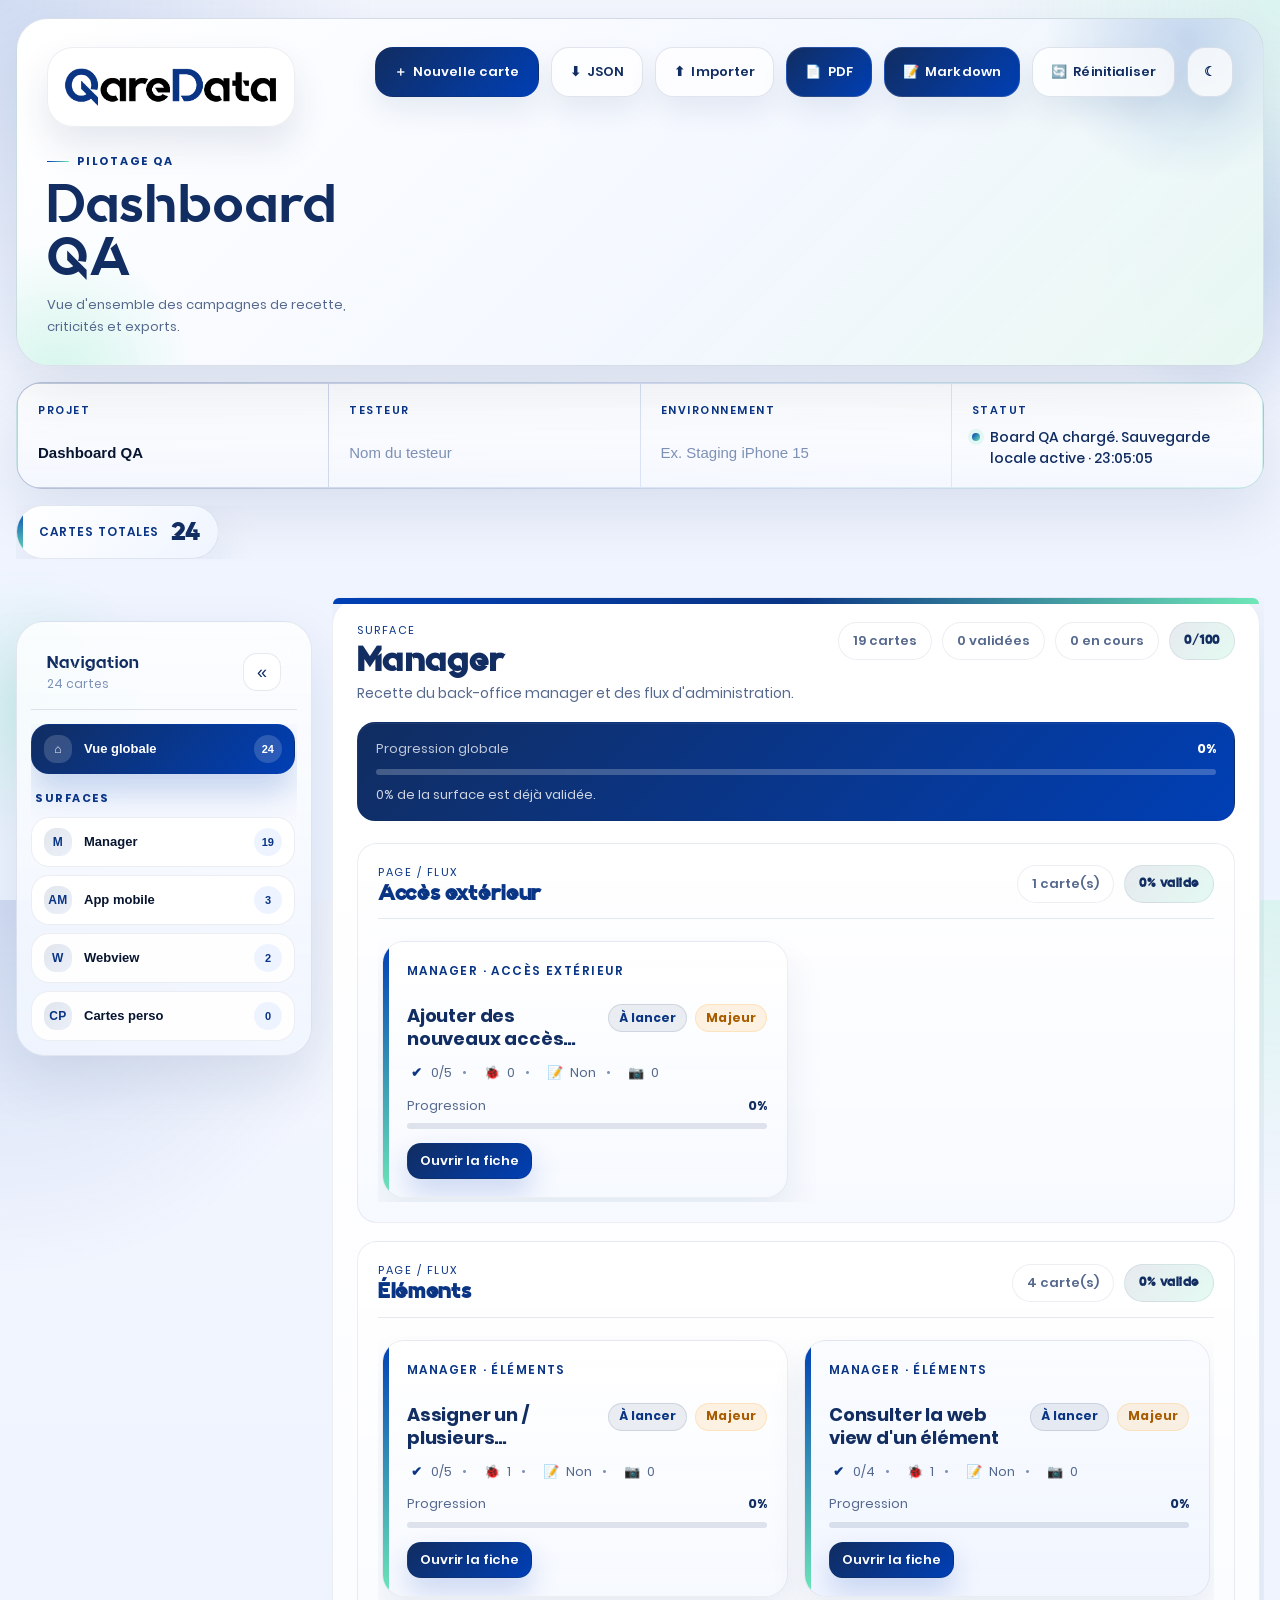
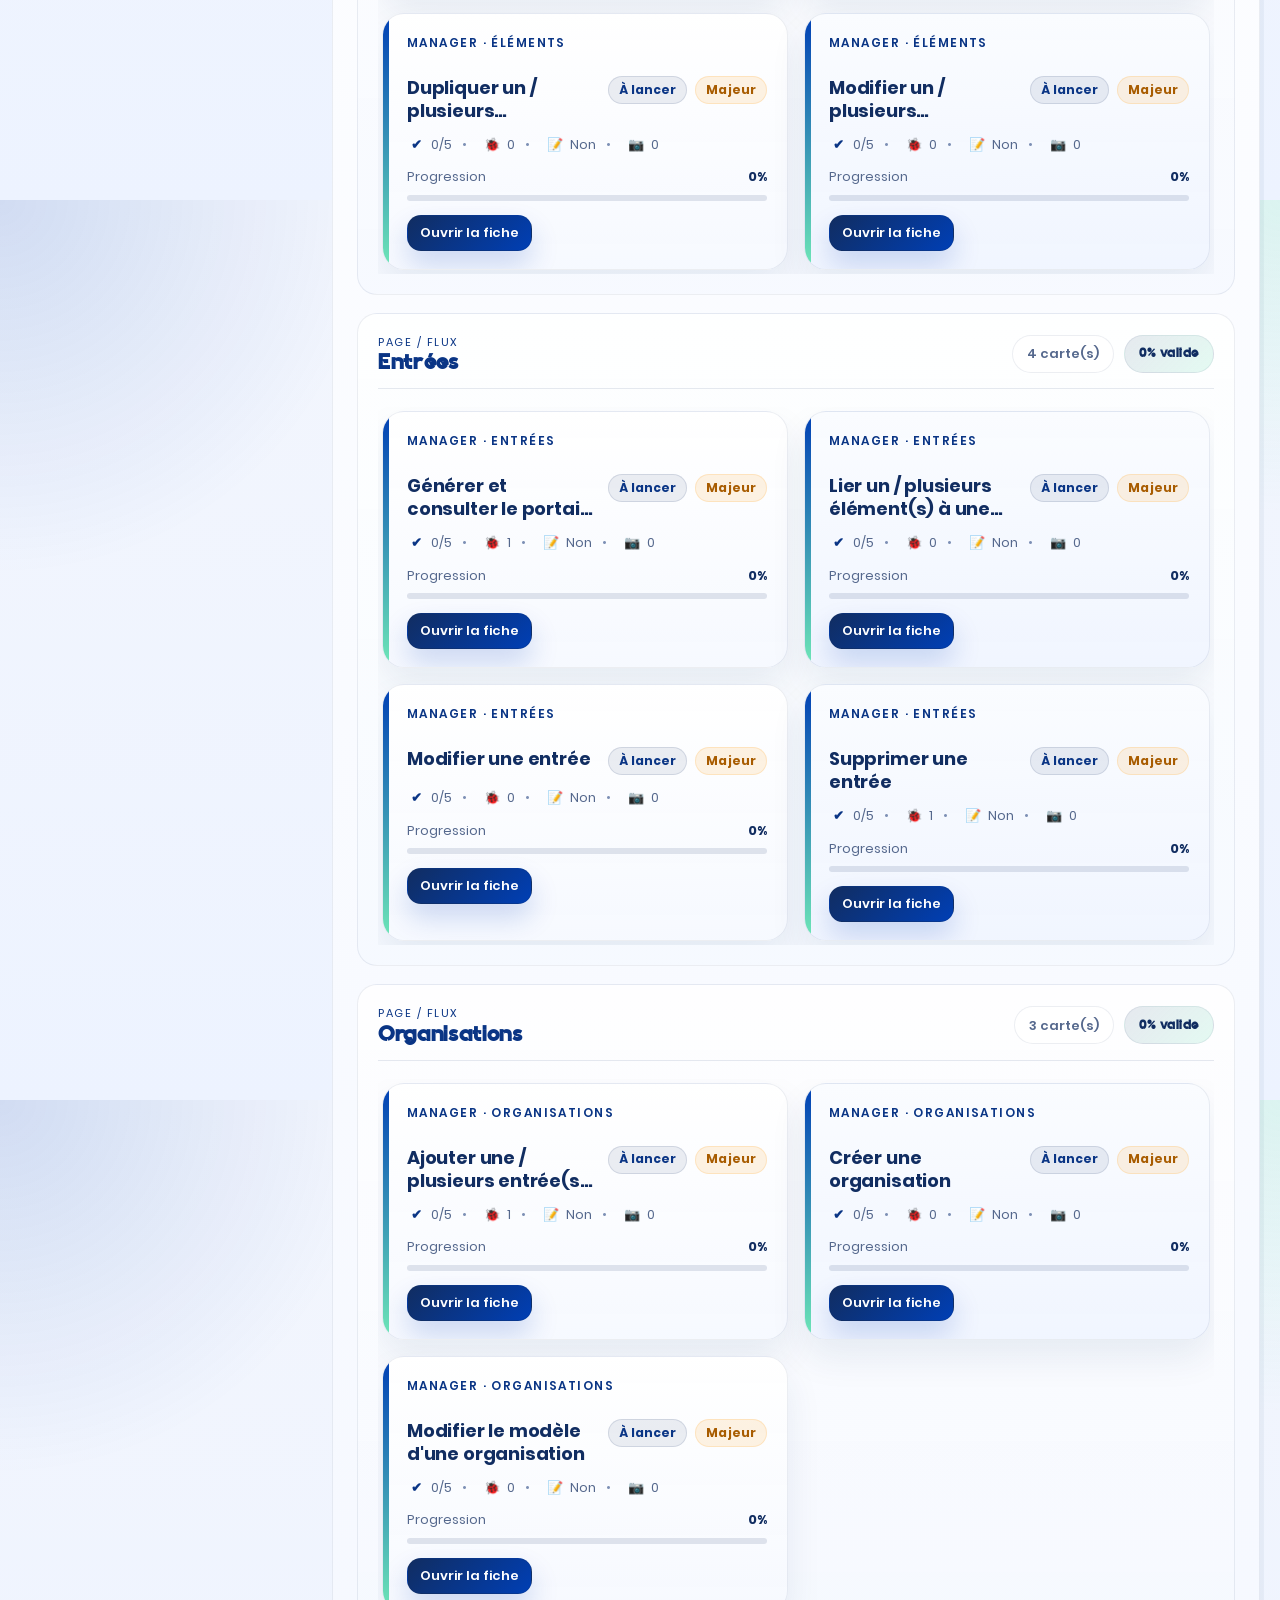
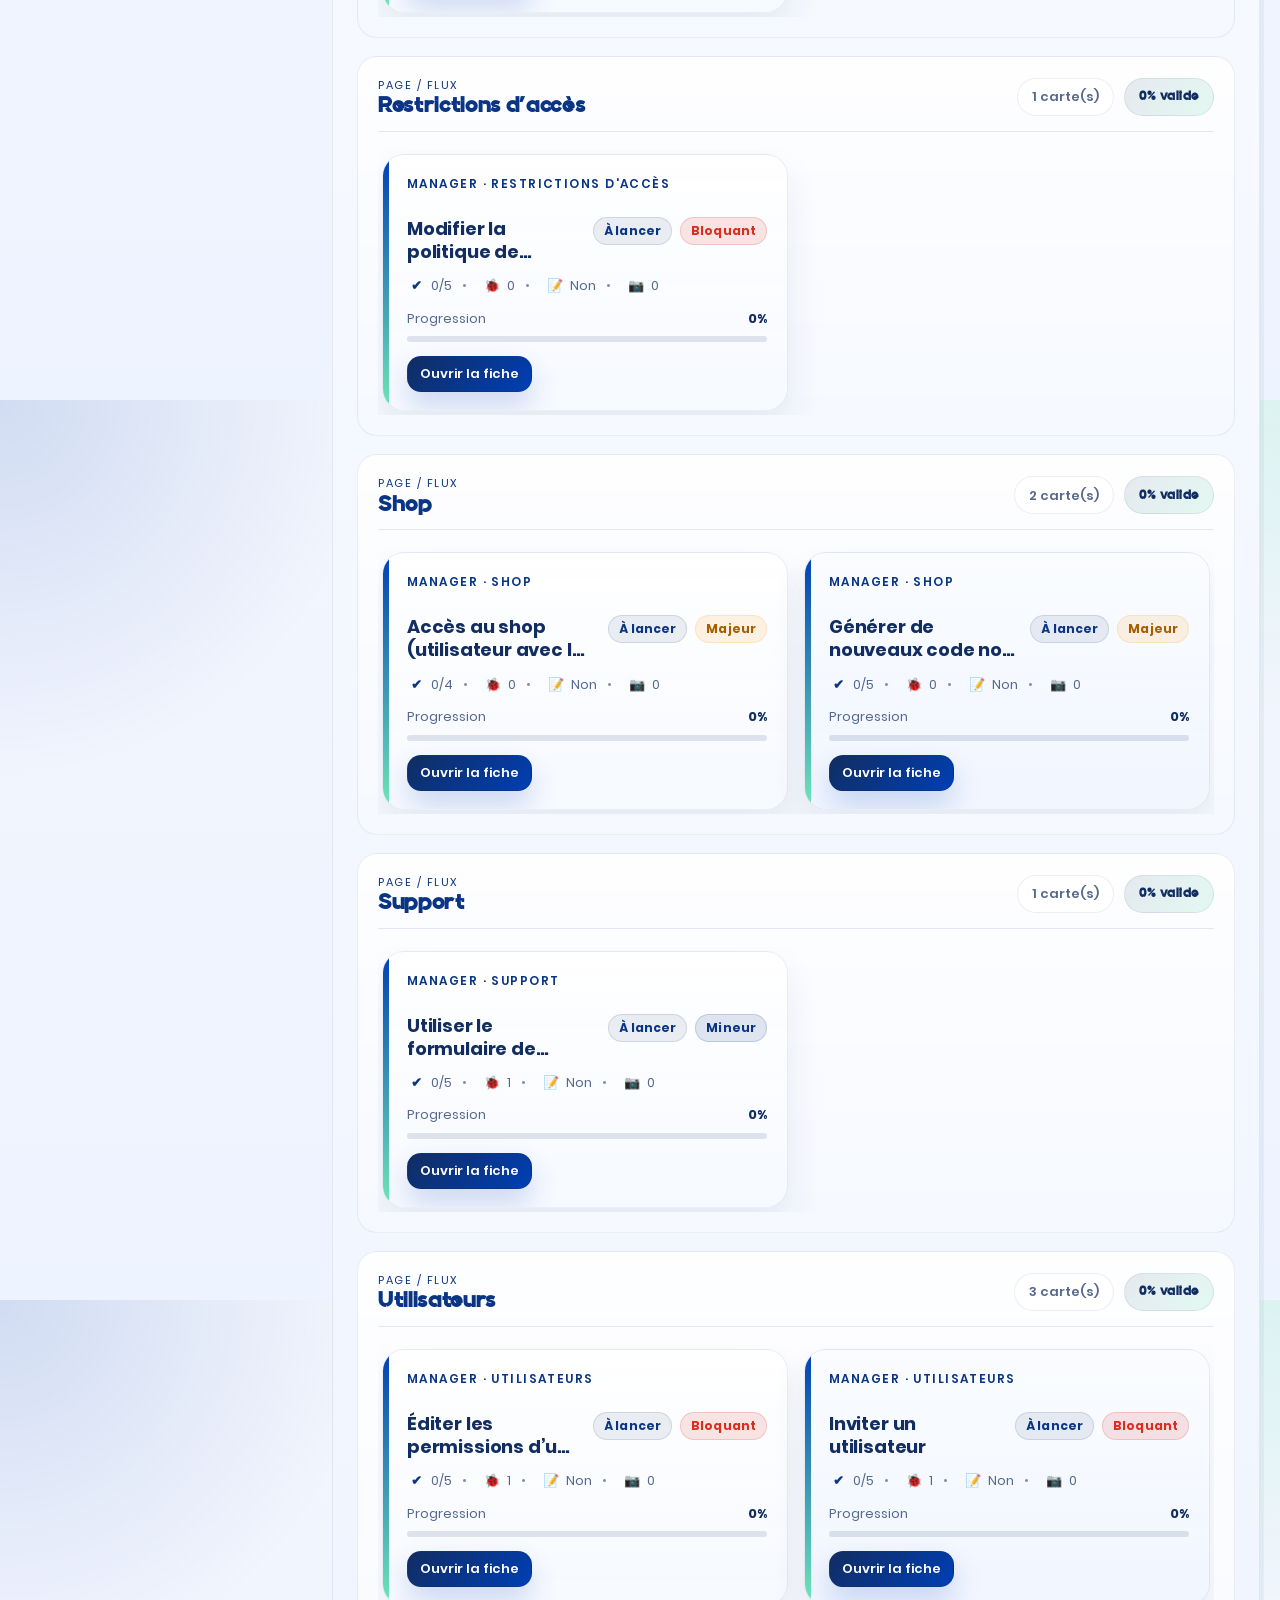
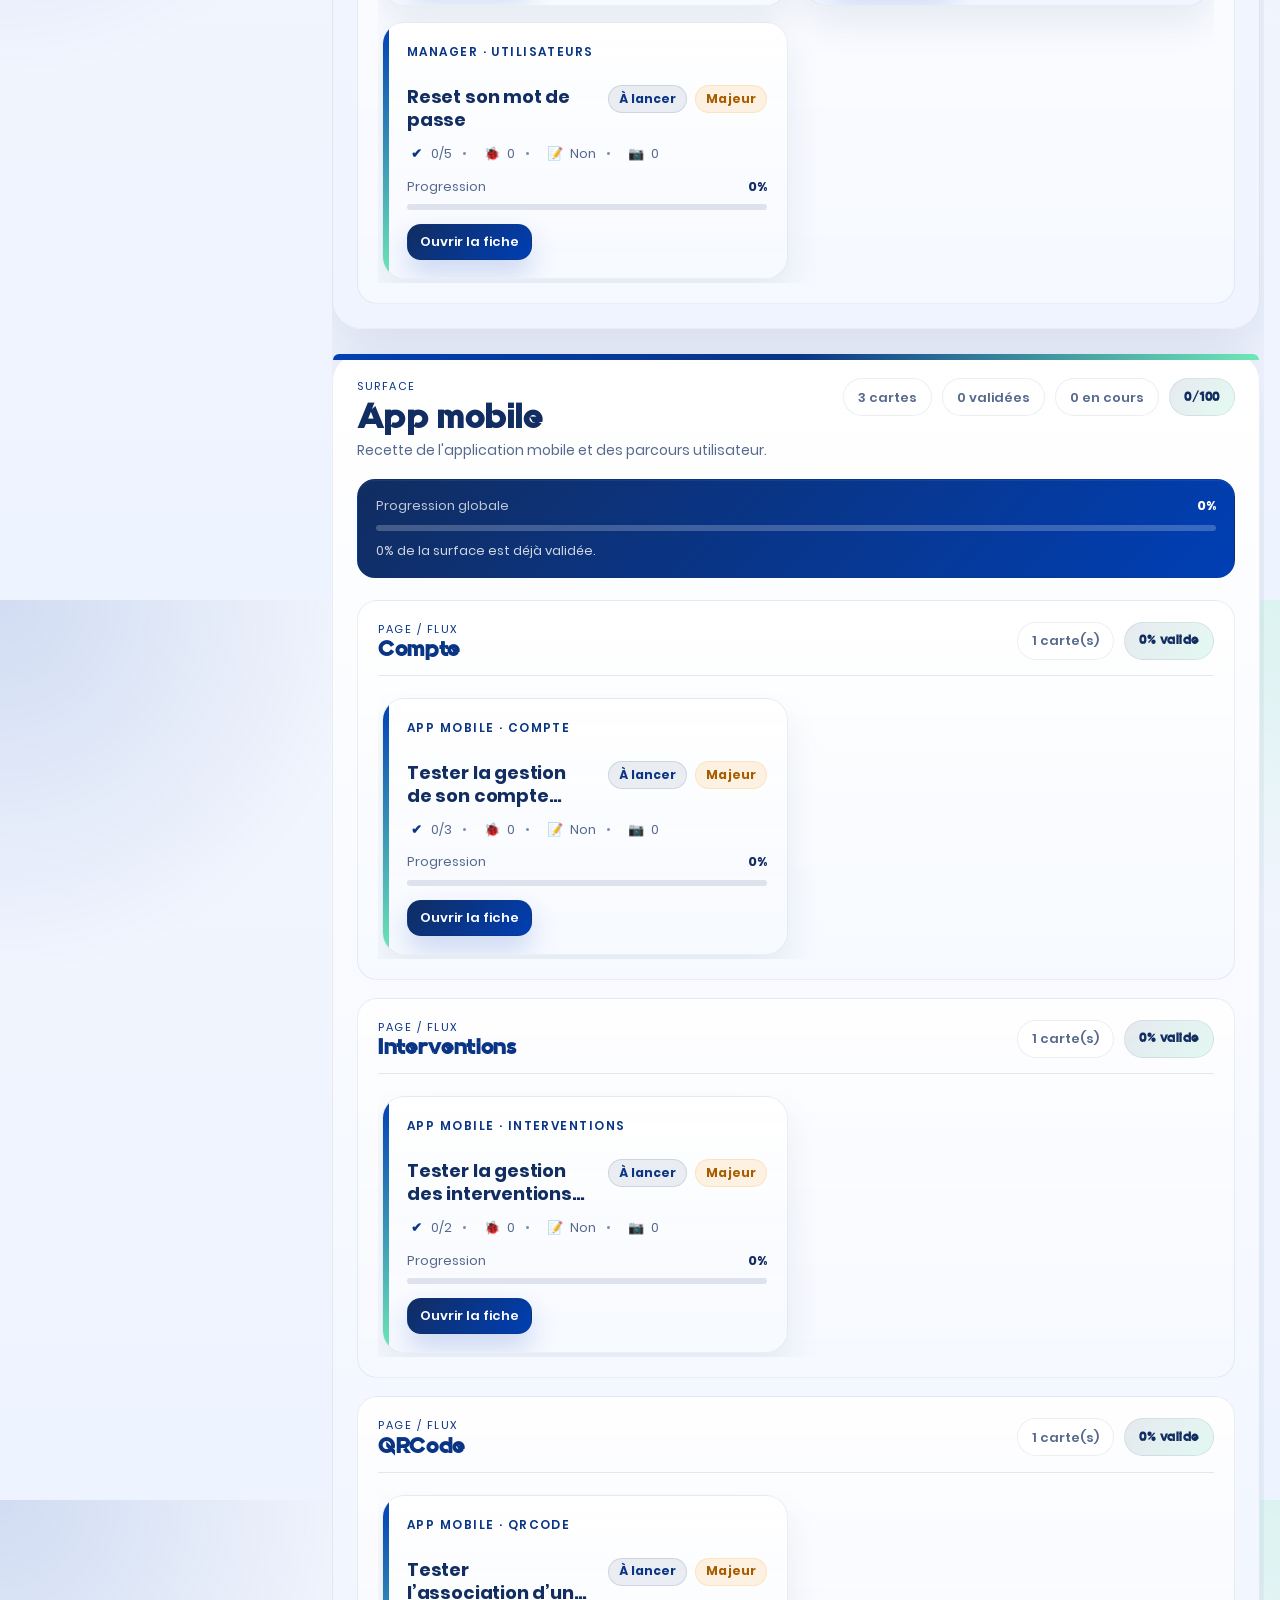
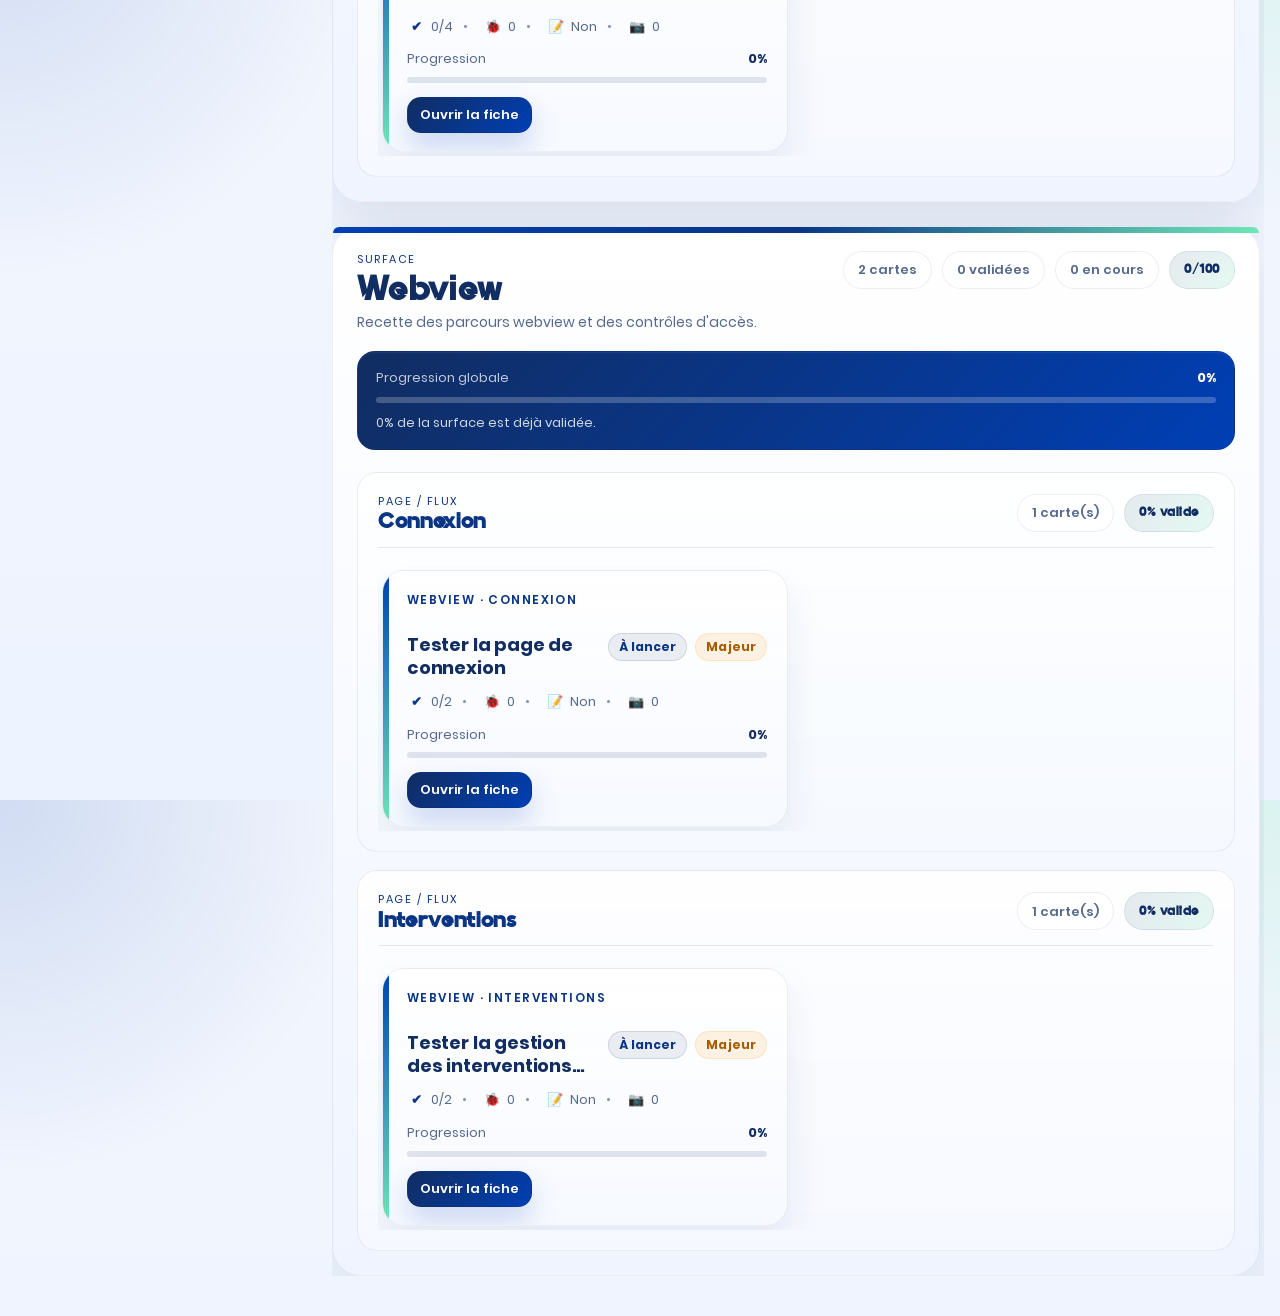
==== commit b727db20: "Merge pull request #9 from QareData/CRUD Add card editor modal + CRUD flow" ====
--- a/index.html
+++ b/index.html
@@ -7,10 +7,10 @@
   <meta http-equiv="Pragma" content="no-cache" />
   <meta http-equiv="Expires" content="0" />
   <title>QareData QA Board - Refonte Professionnelle</title>
-  <link rel="icon" type="image/svg+xml" href="./assets/favicon-checklist.svg?v=20260409-brand-test-auto-2" />
-  <link rel="shortcut icon" href="./assets/favicon-checklist.svg?v=20260409-brand-test-auto-2" />
-  <link rel="stylesheet" href="./styles.css?v=20260409-brand-test-auto-2" />
-  <link rel="stylesheet" href="./minimal-cards.css?v=20260409-brand-test-auto-2" />
+  <link rel="icon" type="image/svg+xml" href="./assets/favicon-checklist.svg?v=20260409-crud-cards-3" />
+  <link rel="shortcut icon" href="./assets/favicon-checklist.svg?v=20260409-crud-cards-3" />
+  <link rel="stylesheet" href="./styles.css?v=20260409-crud-cards-3" />
+  <link rel="stylesheet" href="./minimal-cards.css?v=20260409-crud-cards-3" />
 </head>
 <body>
   <!-- ===== HEADER GLOBAL ===== -->
@@ -24,16 +24,24 @@
           </div>
           <div class="title-section">
             <span class="header-eyebrow">Pilotage QA</span>
-            <h1 class="app-title" id="header-project-title">QareData QA Board</h1>
+            <h1 class="app-title" id="header-project-title">Dashboard QA</h1>
             <p class="app-description" id="header-project-subtitle">Vue d'ensemble des campagnes de recette, criticités et exports.</p>
           </div>
         </div>
 
         <!-- Actions principales en haut -->
         <div class="header-actions">
-          <button class="btn btn-primary" id="run-random-test" type="button" title="Simuler une session QA aléatoire">
-            <span>🧪</span>
-            <span>Test auto</span>
+          <button class="btn btn-primary" id="open-card-editor" type="button" title="Créer une nouvelle carte">
+            <span>＋</span>
+            <span>Nouvelle carte</span>
+          </button>
+          <button class="btn btn-ghost" id="export-json" type="button" title="Exporter le board en JSON">
+            <span>⬇</span>
+            <span>JSON</span>
+          </button>
+          <button class="btn btn-ghost" id="import-json" type="button" title="Importer un board JSON">
+            <span>⬆</span>
+            <span>Importer</span>
           </button>
           <button class="btn btn-success" id="generate-pdf" title="Exporter PDF">
             <span>📄</span>
@@ -88,67 +96,11 @@
       <!-- Généré dynamiquement -->
     </aside>
 
-    <!-- Barre de création de carte manuelle -->
-    <aside class="create-card-panel">
-      <h3>➕ Créer une carte manuelle</h3>
-      <div class="create-card-form">
-        <div class="form-row">
-          <select id="new-card-surface" class="form-control" placeholder="Surface">
-            <option value="">Sélectionner surface</option>
-          </select>
-          <select id="new-card-page" class="form-control" placeholder="Page">
-            <option value="">Sélectionner page</option>
-          </select>
-        </div>
-        <div class="form-row">
-          <input 
-            type="text" 
-            id="new-card-title" 
-            placeholder="Titre de la carte" 
-            class="form-control"
-          />
-        </div>
-        <div class="form-row">
-          <select id="new-card-severity" class="form-control">
-            <option value="minor">🟡 Mineur</option>
-            <option value="major">🟠 Majeur</option>
-            <option value="blocker">🔴 Bloquant</option>
-          </select>
-        </div>
-        <div class="form-row">
-          <textarea 
-            id="new-card-notes" 
-            placeholder="Notes additionnelles" 
-            class="form-control"
-            rows="2"
-          ></textarea>
-        </div>
-        <div class="form-row">
-          <textarea 
-            id="new-card-checklist" 
-            placeholder="Étapes du scénario utilisateur (une ligne par étape)" 
-            class="form-control"
-            rows="2"
-          ></textarea>
-        </div>
-        <button class="btn btn-success" id="create-card">
-          ✅ Créer la carte
-        </button>
-      </div>
-    </aside>
-
     <!-- Zone centrale: Cartes -->
     <article class="content-area">
       <!-- Vue liste des cartes (board-root) -->
       <section class="board-root" id="board-root">
         <!-- Généré dynamiquement -->
-      </section>
-
-      <!-- Vue vide -->
-      <section class="empty-state" id="empty-state" style="display: none;">
-        <div class="empty-icon">📭</div>
-        <h2>Aucune carte correspondante</h2>
-        <p>Ajuste tes filtres ou crée une nouvelle carte pour commencer.</p>
       </section>
     </article>
   </main>
@@ -163,7 +115,211 @@
       </div>
     </div>
   </div>
+
+  <div class="modal-overlay" id="card-editor-overlay">
+    <div class="modal-container modal-container--editor">
+      <button class="modal-close" id="card-editor-close">&times;</button>
+
+      <div class="modal-content modal-content--editor">
+        <section class="create-card-panel create-card-panel--modal" id="card-editor-panel">
+          <div class="create-card-panel__header">
+            <div>
+              <p class="create-card-panel__eyebrow">Nouvelles cartes</p>
+              <h3 id="card-editor-title">Ajouter une carte</h3>
+              <p class="create-card-panel__subtitle" id="card-editor-subtitle">Les modifications sont stockées localement. Il faut exporter le JSON pour les publier sur GitHub.</p>
+            </div>
+            <span class="create-card-panel__badge" id="card-editor-badge">Création</span>
+          </div>
+
+          <div class="create-card-form">
+            <div class="form-row form-row--double">
+              <label class="field" data-required="true">
+                <span>Surface</span>
+                <select id="new-card-surface" class="card-select">
+                  <option value="">Sélectionner surface</option>
+                </select>
+              </label>
+              <label class="field" data-required="true">
+                <span>Page existante</span>
+                <select id="new-card-page" class="card-select">
+                  <option value="">Sélectionner page</option>
+                </select>
+              </label>
+            </div>
+
+            <div class="form-row">
+              <label class="field" data-required="true">
+                <span>Nouvelle page ou renommage</span>
+                <input
+                  type="text"
+                  id="new-card-page-custom"
+                  placeholder="Nom de page personnalisé si besoin"
+                  class="card-text-input"
+                />
+              </label>
+            </div>
+
+            <div class="form-row form-row--double">
+              <label class="field" data-required="true">
+                <span>Titre de la carte</span>
+                <input
+                  type="text"
+                  id="new-card-title"
+                  placeholder="Ex. Modifier une organisation"
+                  class="card-text-input"
+                />
+              </label>
+              <label class="field">
+                <span>Scénario utilisateur</span>
+                <input
+                  type="text"
+                  id="new-card-scenario-title"
+                  placeholder="Ex. Un admin modifie une organisation"
+                  class="card-text-input"
+                />
+              </label>
+            </div>
+
+            <div class="form-row form-row--double">
+              <label class="field">
+                <span>Criticité</span>
+                <select id="new-card-severity" class="card-select">
+                  <option value="minor">🟡 Mineur</option>
+                  <option value="major">🟠 Majeur</option>
+                  <option value="blocker">🔴 Bloquant</option>
+                </select>
+              </label>
+              <label class="field">
+                <span>Statut source</span>
+                <select id="new-card-source-status" class="card-select">
+                  <option value="source-neutral">Observation</option>
+                  <option value="source-done">Stable</option>
+                  <option value="source-todo">À corriger</option>
+                </select>
+              </label>
+            </div>
+
+            <div class="form-row">
+              <label class="field textarea-field" data-required="true">
+                <span>Méthode de test / contexte</span>
+                <textarea
+                  id="new-card-method"
+                  placeholder="Comment le flux doit être rejoué, dans quel contexte et avec quelles vérifications."
+                  class="card-textarea"
+                ></textarea>
+              </label>
+            </div>
+
+            <div class="form-row">
+              <label class="field textarea-field" data-required="true">
+                <span>Résultat attendu</span>
+                <textarea
+                  id="new-card-expected-result"
+                  placeholder="Décris précisément le résultat fonctionnel attendu."
+                  class="card-textarea"
+                ></textarea>
+              </label>
+            </div>
+
+            <div class="form-row form-row--double">
+              <label class="field textarea-field">
+                <span>Points d'attention initiaux</span>
+                <textarea
+                  id="new-card-source-issues"
+                  placeholder="Une ligne par point d'attention"
+                  class="card-textarea"
+                ></textarea>
+              </label>
+              <label class="field textarea-field">
+                <span>Points déjà validés</span>
+                <textarea
+                  id="new-card-validated-points"
+                  placeholder="Une ligne par point déjà validé"
+                  class="card-textarea"
+                ></textarea>
+              </label>
+            </div>
+
+            <div class="form-row form-row--double">
+              <label class="field textarea-field">
+                <span>Recommandations / conseils</span>
+                <textarea
+                  id="new-card-advice"
+                  placeholder="Une ligne par recommandation"
+                  class="card-textarea"
+                ></textarea>
+              </label>
+              <label class="field textarea-field">
+                <span>Références utiles</span>
+                <textarea
+                  id="new-card-references"
+                  placeholder="Une ligne par lien, asset ou fichier"
+                  class="card-textarea"
+                ></textarea>
+              </label>
+            </div>
+
+            <div class="form-row">
+              <label class="field textarea-field">
+                <span>Notes initiales</span>
+                <textarea
+                  id="new-card-notes"
+                  placeholder="Notes de contexte additionnelles"
+                  class="card-textarea"
+                ></textarea>
+              </label>
+            </div>
+
+            <section class="qa-panel create-card-panel__checklist">
+              <div class="qa-panel__head">
+                <div>
+                  <h5>Checklist initiale</h5>
+                  <span>Définis le nombre d'étapes et leur contenu.</span>
+                </div>
+
+                <div class="card-editor-step-controls">
+                  <label class="field field--compact">
+                    <span>Nombre</span>
+                    <input
+                      type="number"
+                      id="new-card-checklist-count"
+                      min="0"
+                      max="20"
+                      value="3"
+                      class="card-text-input card-editor-count-input"
+                    />
+                  </label>
+                  <button class="button tertiary small" id="add-checklist-step" type="button">
+                    Ajouter une étape
+                  </button>
+                </div>
+              </div>
+
+              <div class="card-editor-steps" id="card-editor-checklist-root"></div>
+            </section>
+
+            <div class="create-card-panel__actions">
+              <button class="btn btn-primary" id="create-card" type="button">
+                Enregistrer la carte
+              </button>
+              <button class="btn btn-ghost" id="cancel-card-editor" type="button">
+                Réinitialiser
+              </button>
+              <button class="btn btn-ghost" id="delete-card-editor" type="button">
+                Supprimer
+              </button>
+            </div>
+
+            <p class="create-card-panel__footnote">
+              GitHub Pages ne met pas à jour automatiquement <code>data/cards.json</code>. Utilise l’export JSON pour republier tes changements.
+            </p>
+          </div>
+        </section>
+      </div>
+    </div>
+  </div>
+  <input type="file" id="file-import" accept=".json,application/json" hidden />
   <!-- Scripts -->
-  <script type="module" src="./src/main.js?v=20260409-brand-test-auto-2"></script>
+  <script type="module" src="./src/main.js?v=20260409-crud-cards-3"></script>
 </body>
 </html>
--- a/minimal-cards.css
+++ b/minimal-cards.css
@@ -105,6 +105,10 @@
 :root {
   --font-display: "Quantify", "Poppins", "Segoe UI", sans-serif;
   --font-body: "Poppins", "Segoe UI", sans-serif;
+  --theme-transition-duration-to-dark: 1000ms;
+  --theme-transition-duration-to-light: 950ms;
+  --theme-transition-stagger: 280ms;
+  --theme-transition-ease: cubic-bezier(0.22, 1, 0.36, 1);
 
   --brand-blue: #003fb5;
   --brand-royal: #0a3585;
@@ -225,8 +229,293 @@
   background: radial-gradient(circle, rgba(110, 231, 183, 0.22) 0%, transparent 72%);
 }
 
+body.is-theme-transitioning {
+  overflow: hidden;
+}
+
+body.is-theme-transitioning,
+body.is-theme-transitioning * {
+  transition-property: background-color, color, border-color, box-shadow, fill, stroke;
+  transition-duration: var(--theme-transition-duration-to-dark);
+  transition-timing-function: var(--theme-transition-ease);
+  transition-delay: var(--theme-transition-delay, 0ms);
+}
+
+body.is-theme-transitioning.theme-direction-up,
+body.is-theme-transitioning.theme-direction-up * {
+  transition-duration: var(--theme-transition-duration-to-light);
+}
+
+@media (prefers-reduced-motion: no-preference) {
+  ::view-transition-old(root),
+  ::view-transition-new(root) {
+    animation-timing-function: var(--theme-transition-ease);
+    animation-fill-mode: both;
+    mix-blend-mode: normal;
+  }
+
+  html[data-theme-transition-direction="to-dark"]::view-transition-old(root),
+  html[data-theme-transition-direction="to-dark"]::view-transition-new(root) {
+    animation-duration: var(--theme-transition-duration-to-dark);
+  }
+
+  html[data-theme-transition-direction="to-dark"]::view-transition-old(root) {
+    animation-name: theme-view-transition-old-to-dark;
+  }
+
+  html[data-theme-transition-direction="to-dark"]::view-transition-new(root) {
+    animation-name: theme-view-transition-new-to-dark;
+  }
+
+  html[data-theme-transition-direction="to-light"]::view-transition-old(root),
+  html[data-theme-transition-direction="to-light"]::view-transition-new(root) {
+    animation-duration: var(--theme-transition-duration-to-light);
+  }
+
+  html[data-theme-transition-direction="to-light"]::view-transition-old(root) {
+    animation-name: theme-view-transition-old-to-light;
+  }
+
+  html[data-theme-transition-direction="to-light"]::view-transition-new(root) {
+    animation-name: theme-view-transition-new-to-light;
+  }
+}
+
+@keyframes theme-view-transition-old-to-dark {
+  from {
+    clip-path: inset(0 0 0 0);
+    opacity: 1;
+  }
+
+  to {
+    clip-path: inset(100% 0 0 0);
+    opacity: 1;
+  }
+}
+
+@keyframes theme-view-transition-new-to-dark {
+  from {
+    clip-path: inset(0 0 100% 0);
+    opacity: 1;
+  }
+
+  to {
+    clip-path: inset(0 0 0 0);
+    opacity: 1;
+  }
+}
+
+@keyframes theme-view-transition-old-to-light {
+  from {
+    clip-path: inset(0 0 0 0);
+    opacity: 1;
+  }
+
+  to {
+    clip-path: inset(0 0 100% 0);
+    opacity: 1;
+  }
+}
+
+@keyframes theme-view-transition-new-to-light {
+  from {
+    clip-path: inset(100% 0 0 0);
+    opacity: 1;
+  }
+
+  to {
+    clip-path: inset(0 0 0 0);
+    opacity: 1;
+  }
+}
+
+@media (prefers-reduced-motion: reduce) {
+  body.is-theme-transitioning,
+  body.is-theme-transitioning * {
+    transition: none !important;
+  }
+}
+
 .create-card-panel {
+  display: grid;
+  gap: 18px;
+  width: 100%;
+  min-width: 0;
+  padding: 0;
+  border-radius: 0;
+  background: transparent;
+  border: 0;
+  box-shadow: none;
+  overflow: visible;
+}
+
+.create-card-panel--modal {
+  max-width: 1180px;
+  margin: 0 auto;
+}
+
+.create-card-panel__header {
+  display: flex;
+  align-items: flex-start;
+  justify-content: space-between;
+  gap: 14px;
+  padding-right: 56px;
+}
+
+.create-card-panel__eyebrow {
+  margin: 0 0 6px;
+  color: var(--brand-royal);
+  font-size: 11px;
+  font-weight: 700;
+  letter-spacing: 0.14em;
+  text-transform: uppercase;
+}
+
+.create-card-panel__header h3 {
+  margin: 0;
+  font-family: var(--font-display);
+  font-size: 24px;
+  font-weight: 400;
+  line-height: 1.05;
+  letter-spacing: 0.04em;
+  color: var(--brand-navy);
+}
+
+.create-card-panel__subtitle {
+  margin: 8px 0 0;
+  font-size: 13px;
+  line-height: 1.6;
+  color: var(--text-muted);
+}
+
+.create-card-panel__badge {
+  display: inline-flex;
+  align-items: center;
+  justify-content: center;
+  min-height: 34px;
+  padding: 0 12px;
+  border-radius: 999px;
+  background: linear-gradient(135deg, rgba(17, 45, 97, 0.12), rgba(0, 63, 181, 0.12));
+  color: var(--brand-navy);
+  font-size: 11px;
+  font-weight: 700;
+  letter-spacing: 0.12em;
+  text-transform: uppercase;
+  white-space: nowrap;
+}
+
+.create-card-panel.is-editing .create-card-panel__badge {
+  background: linear-gradient(135deg, rgba(0, 63, 181, 0.18), rgba(110, 231, 183, 0.24));
+}
+
+.create-card-form {
+  display: grid;
+  gap: 16px;
+}
+
+.form-row {
+  display: grid;
+  gap: 16px;
+}
+
+.form-row--double {
+  grid-template-columns: repeat(2, minmax(0, 1fr));
+}
+
+.field--compact {
+  gap: 6px;
+}
+
+.create-card-panel__checklist {
+  gap: 16px;
+}
+
+.card-editor-step-controls {
+  display: flex;
+  align-items: flex-end;
+  gap: 12px;
+  flex-wrap: wrap;
+}
+
+.card-editor-count-input {
+  width: 92px;
+  text-align: center;
+}
+
+.card-editor-steps {
+  display: grid;
+  gap: 10px;
+}
+
+.card-editor-step {
+  display: grid;
+  grid-template-columns: auto minmax(0, 1fr) auto;
+  align-items: center;
+  gap: 12px;
+  padding: 12px;
+  border-radius: 16px;
+  background: rgba(255, 255, 255, 0.92);
+  border: 1px solid rgba(17, 45, 97, 0.08);
+}
+
+.card-editor-step__index {
+  display: inline-flex;
+  align-items: center;
+  justify-content: center;
+  min-width: 74px;
+  min-height: 36px;
+  padding: 0 10px;
+  border-radius: 12px;
+  background: linear-gradient(135deg, rgba(17, 45, 97, 0.08), rgba(0, 63, 181, 0.06));
+  color: var(--brand-royal);
+  font-size: 11px;
+  font-weight: 700;
+  letter-spacing: 0.08em;
+  text-transform: uppercase;
+}
+
+.card-editor-step__remove {
+  white-space: nowrap;
+}
+
+.card-editor-step__empty {
+  padding: 14px;
+  border-radius: 16px;
+  border: 1px dashed rgba(17, 45, 97, 0.16);
+  background: rgba(238, 244, 255, 0.72);
+  color: var(--text-muted);
+  font-size: 13px;
+  line-height: 1.55;
+}
+
+.create-card-panel__actions {
+  display: grid;
+  grid-template-columns: repeat(3, minmax(0, 1fr));
+  gap: 12px;
+}
+
+.create-card-panel__actions [hidden] {
   display: none !important;
+}
+
+.create-card-panel__footnote {
+  margin: 0;
+  padding: 14px 16px;
+  border-radius: 16px;
+  border: 1px solid rgba(17, 45, 97, 0.08);
+  background: rgba(255, 255, 255, 0.78);
+  color: var(--text-muted);
+  font-size: 12px;
+  line-height: 1.6;
+}
+
+.modal-container--editor {
+  width: min(1240px, calc(100vw - 32px));
+}
+
+.modal-content--editor {
+  max-height: calc(100vh - 48px);
+  padding: 32px;
 }
 
 .app-header {
@@ -1291,6 +1580,12 @@
   line-height: 1.35;
 }
 
+.field[data-required="true"] > span::after {
+  content: " *";
+  color: var(--color-danger);
+  font-weight: 700;
+}
+
 .card-select,
 .card-text-input,
 .new-checklist-input,
@@ -1304,6 +1599,18 @@
   padding: 14px;
   resize: vertical;
   line-height: 1.55;
+}
+
+.field.is-invalid > span {
+  color: var(--color-danger);
+}
+
+.field.is-invalid .card-select,
+.field.is-invalid .card-text-input,
+.field.is-invalid .card-textarea {
+  border-color: rgba(217, 45, 32, 0.7);
+  box-shadow: 0 0 0 4px rgba(217, 45, 32, 0.12);
+  background: rgba(255, 244, 244, 0.98);
 }
 
 .textarea-field {
@@ -1936,6 +2243,14 @@
   background: rgba(255, 255, 255, 0.04);
 }
 
+body.dark-mode .field.is-invalid .card-select,
+body.dark-mode .field.is-invalid .card-text-input,
+body.dark-mode .field.is-invalid .card-textarea {
+  border-color: rgba(255, 122, 122, 0.86);
+  box-shadow: 0 0 0 4px rgba(217, 45, 32, 0.18);
+  background: rgba(82, 20, 27, 0.4);
+}
+
 body.dark-mode .metadata-field,
 body.dark-mode .qa-panel,
 body.dark-mode .textarea-field,
@@ -1949,6 +2264,10 @@
   background: linear-gradient(180deg, rgba(14, 28, 63, 0.96), rgba(10, 20, 46, 0.94));
 }
 
+body.dark-mode .create-card-panel {
+  background: transparent;
+}
+
 body.dark-mode .sidebar-sections,
 body.dark-mode .header-main,
 body.dark-mode .surface-section,
@@ -1981,6 +2300,27 @@
 
 body.dark-mode .btn-ghost:hover {
   background: rgba(255, 255, 255, 0.1);
+}
+
+body.dark-mode .create-card-panel__badge {
+  background: linear-gradient(135deg, rgba(17, 45, 97, 0.44), rgba(110, 231, 183, 0.18));
+  color: #f7fbff;
+}
+
+body.dark-mode .card-editor-step {
+  background: rgba(255, 255, 255, 0.04);
+  border-color: rgba(255, 255, 255, 0.08);
+}
+
+body.dark-mode .card-editor-step__index {
+  background: linear-gradient(135deg, rgba(17, 45, 97, 0.56), rgba(110, 231, 183, 0.16));
+  color: #e7efff;
+}
+
+body.dark-mode .card-editor-step__empty,
+body.dark-mode .create-card-panel__footnote {
+  background: rgba(255, 255, 255, 0.04);
+  border-color: rgba(255, 255, 255, 0.08);
 }
 
 body.dark-mode .sidebar-nav-item__icon {
@@ -2050,6 +2390,11 @@
     grid-template-columns: repeat(2, minmax(0, 1fr));
   }
 
+  .form-row--double,
+  .create-card-panel__actions {
+    grid-template-columns: 1fr;
+  }
+
   .page-section .cards-grid,
   .card-modal__grid,
   .card-modal__panels,
@@ -2149,6 +2494,12 @@
     justify-content: space-between;
   }
 
+  .create-card-panel__header {
+    flex-direction: column;
+    align-items: flex-start;
+    padding-right: 0;
+  }
+
   .filter-content {
     padding: 12px;
   }
@@ -2226,6 +2577,14 @@
     border-radius: 20px;
   }
 
+  .card-editor-step {
+    grid-template-columns: 1fr;
+  }
+
+  .card-editor-step__index {
+    justify-self: start;
+  }
+
   .surface-section,
   .page-section {
     padding: 16px;
@@ -2263,9 +2622,17 @@
     border-radius: 18px;
   }
 
+  .modal-container--editor {
+    width: calc(100vw - 24px);
+  }
+
   .modal-content {
     max-height: calc(100vh - 24px);
     padding: 18px 14px 14px;
+  }
+
+  .modal-content--editor {
+    padding: 22px 16px 16px;
   }
 
   .card-modal__title {
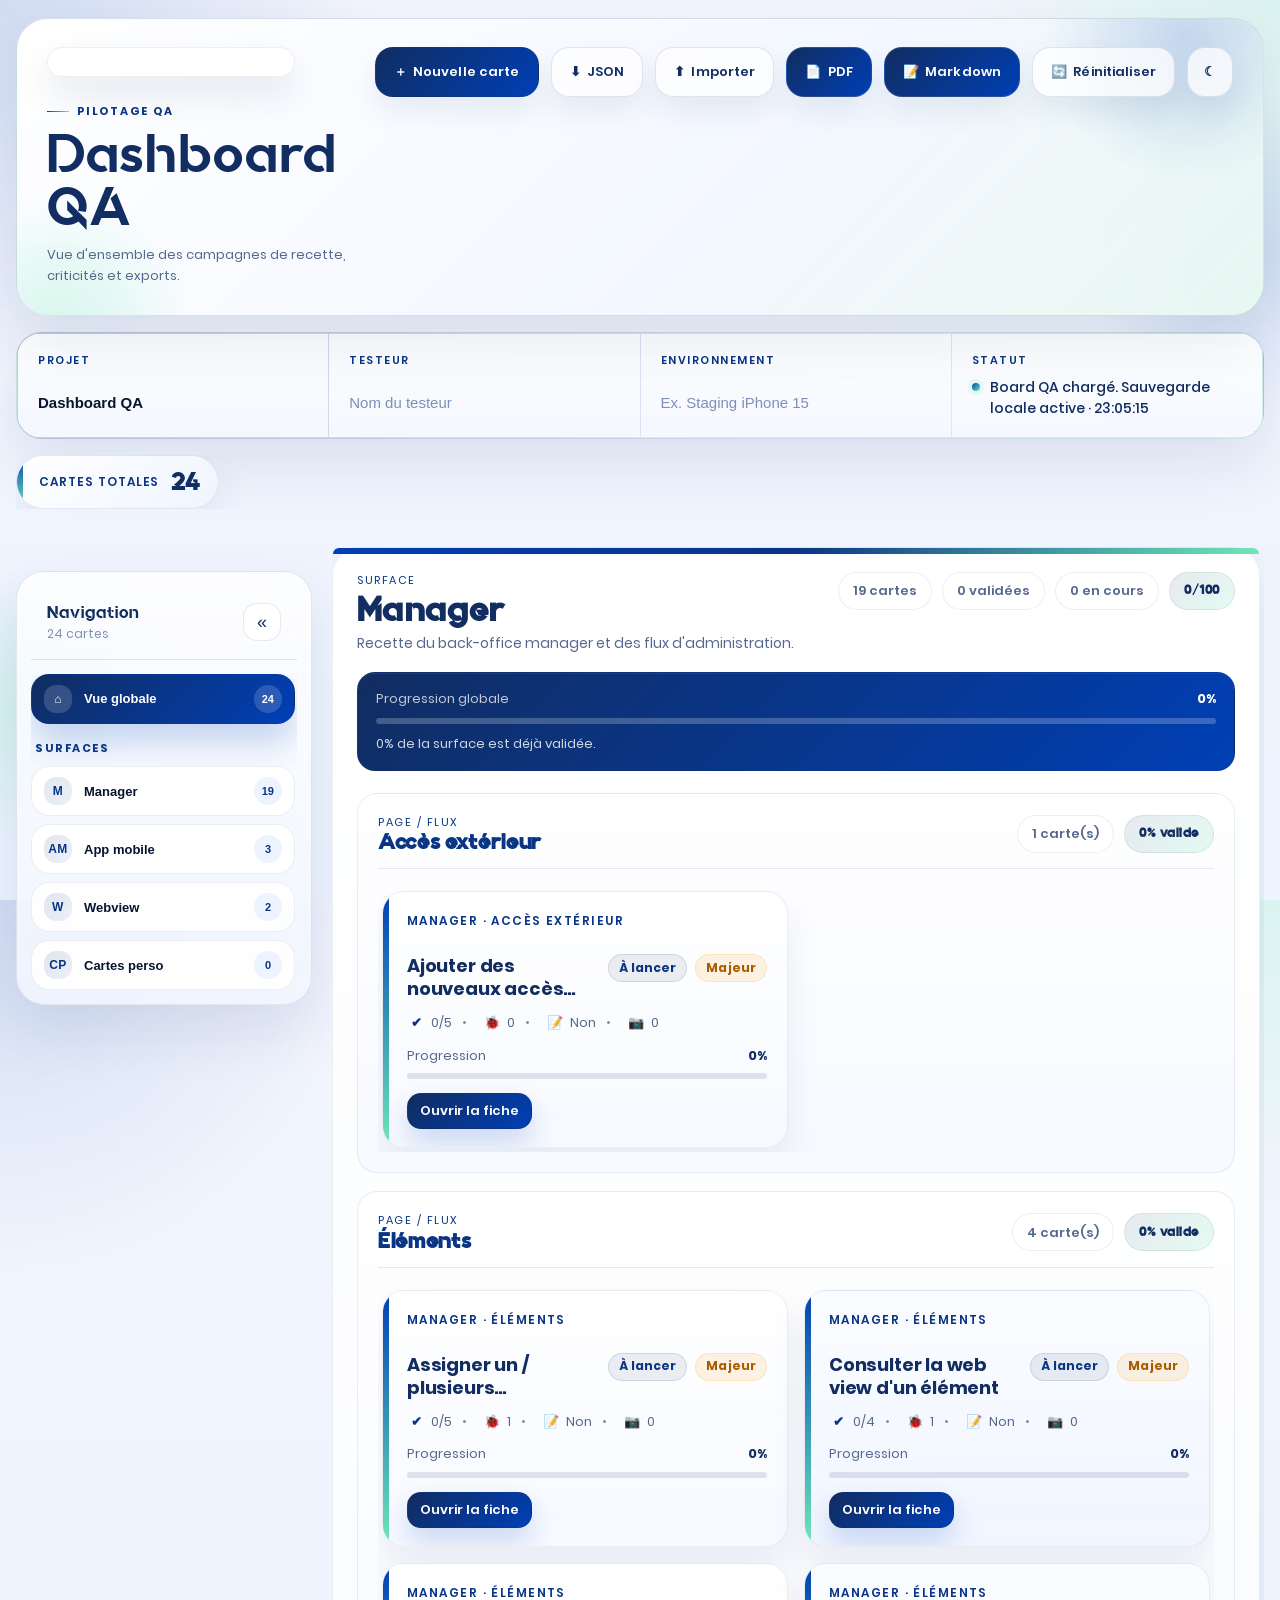
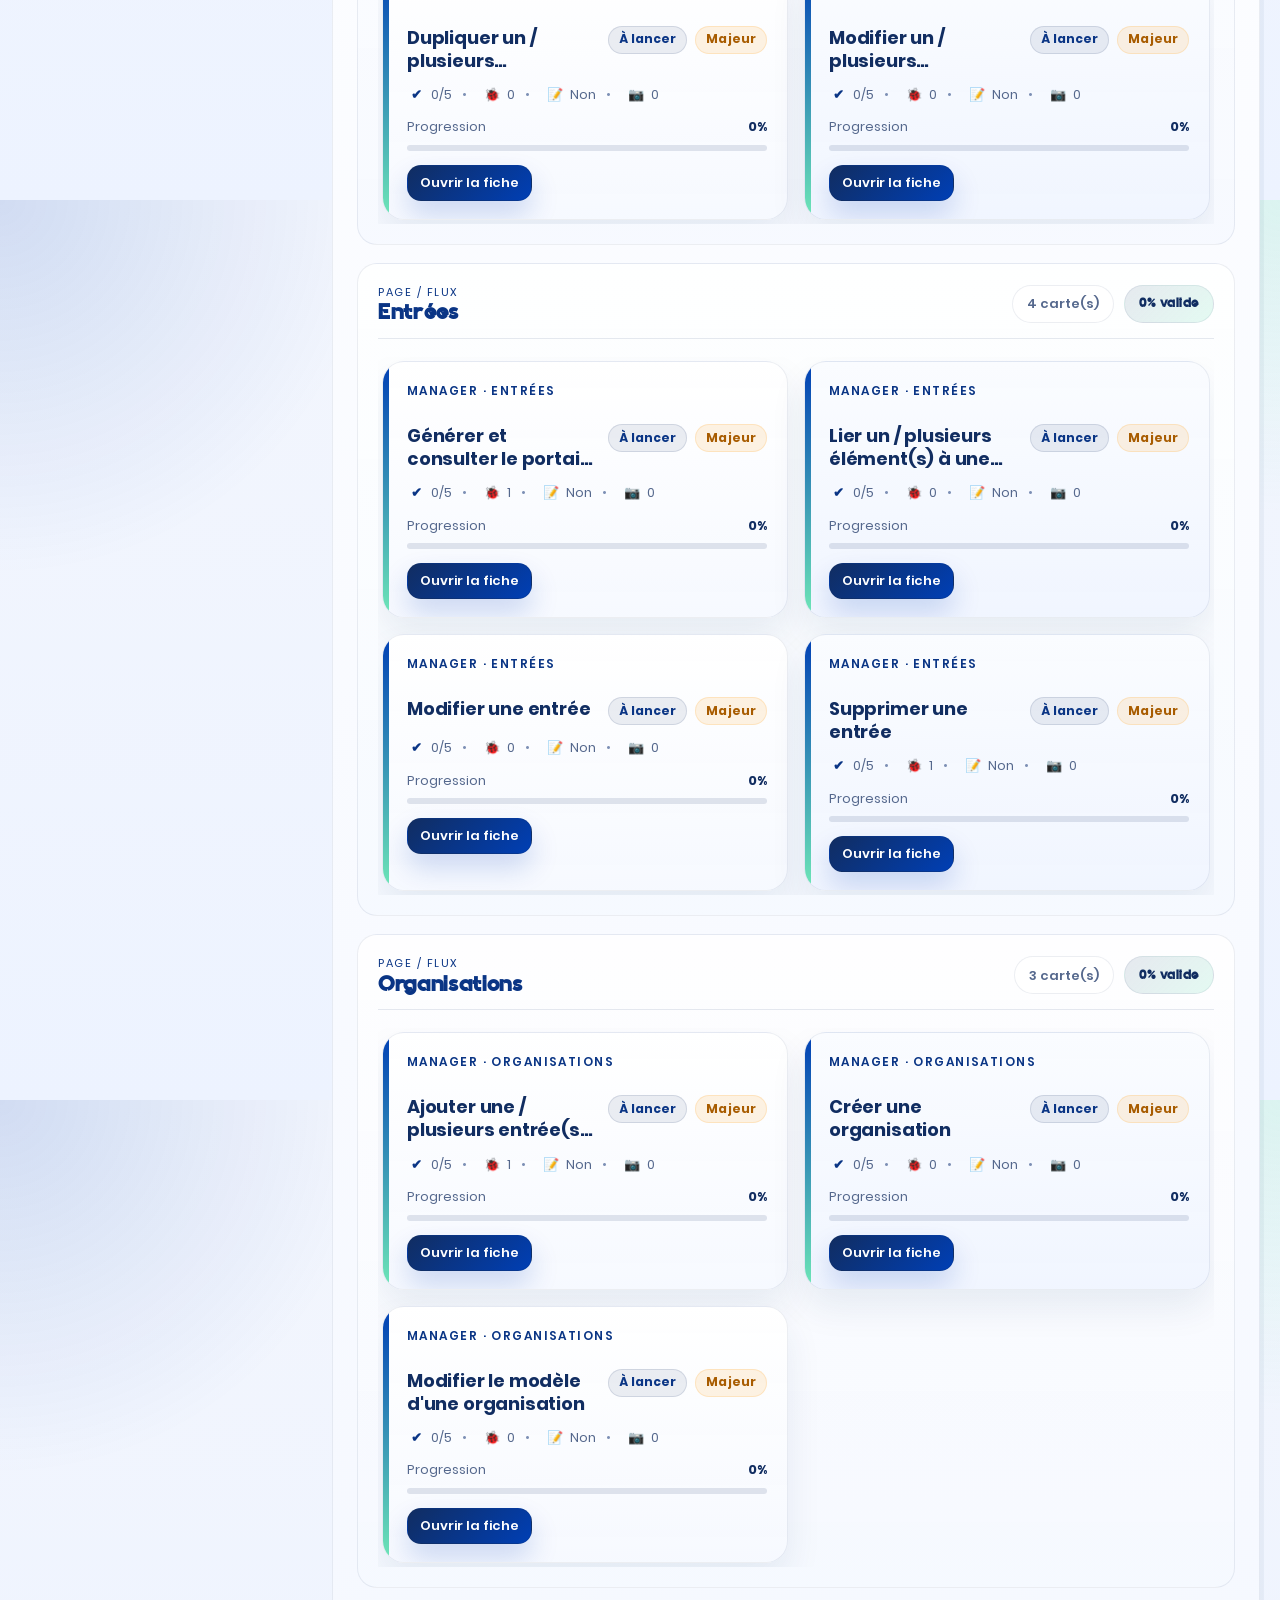
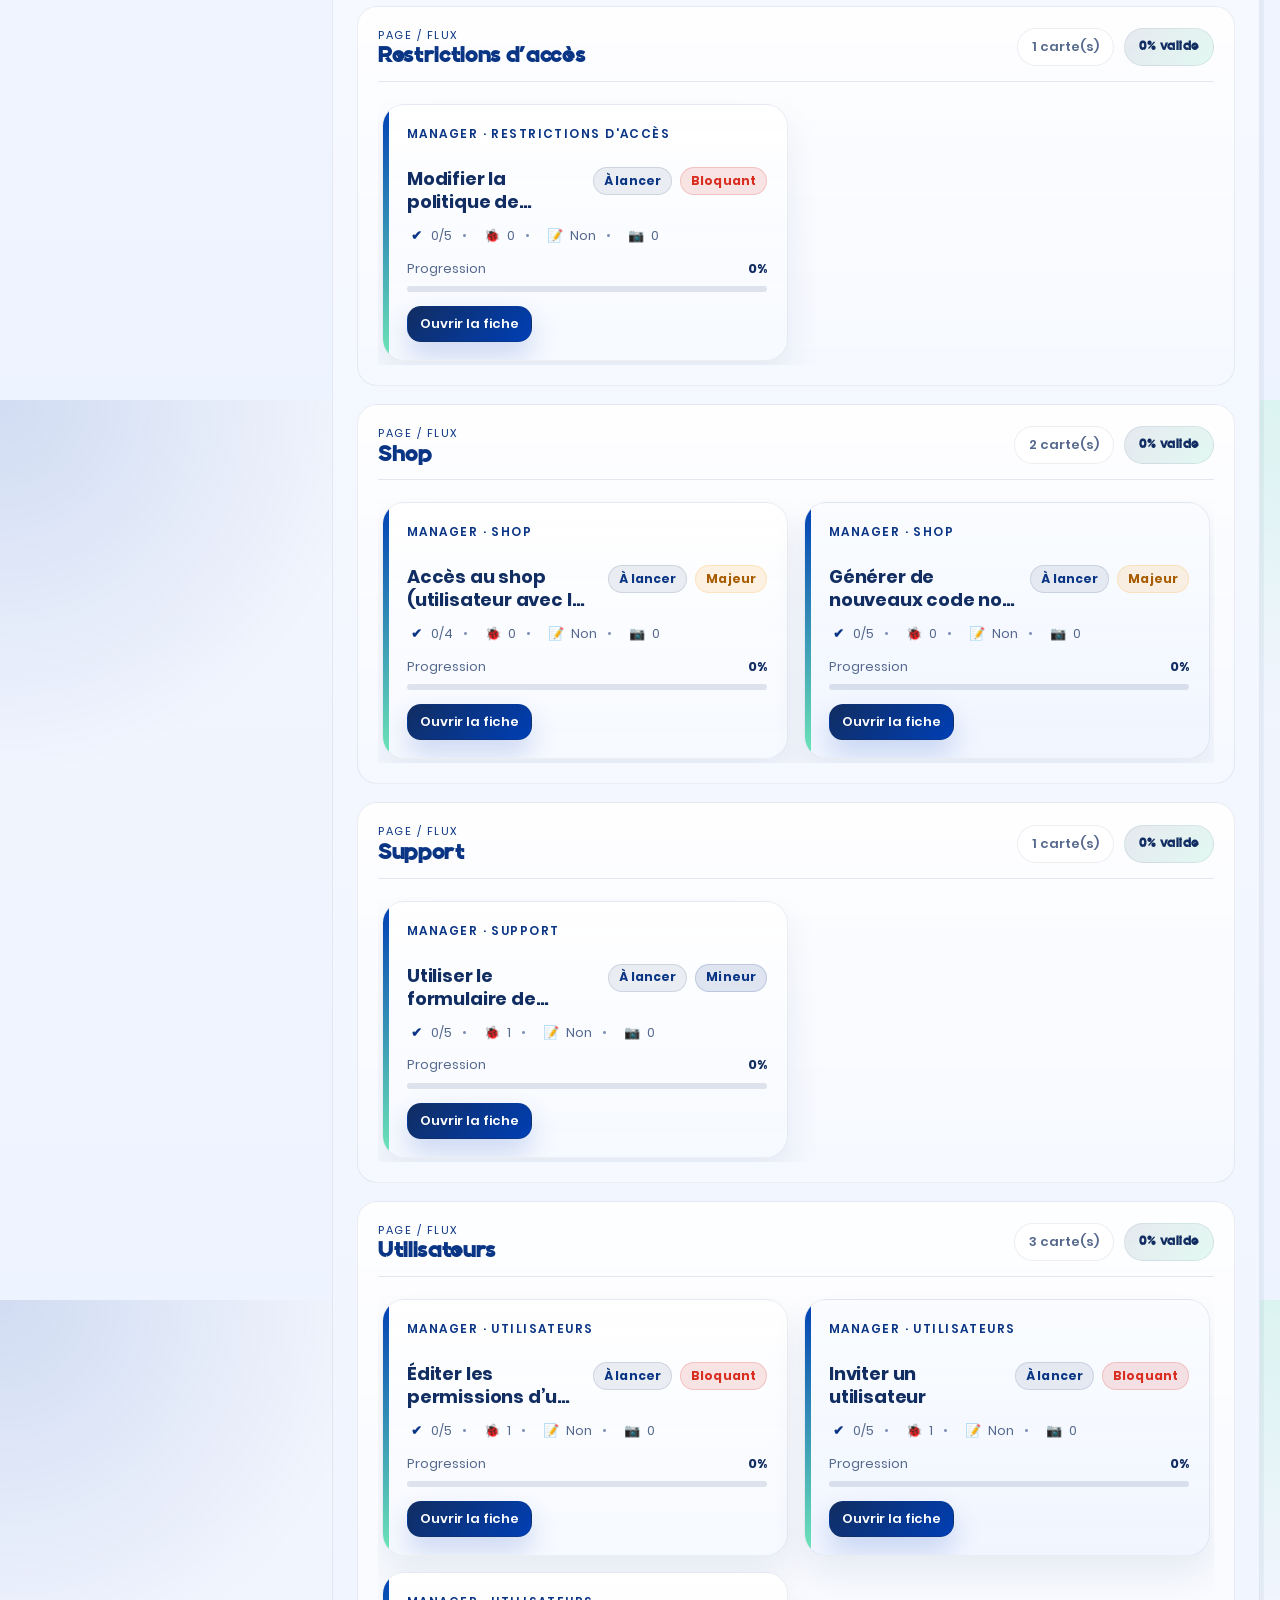
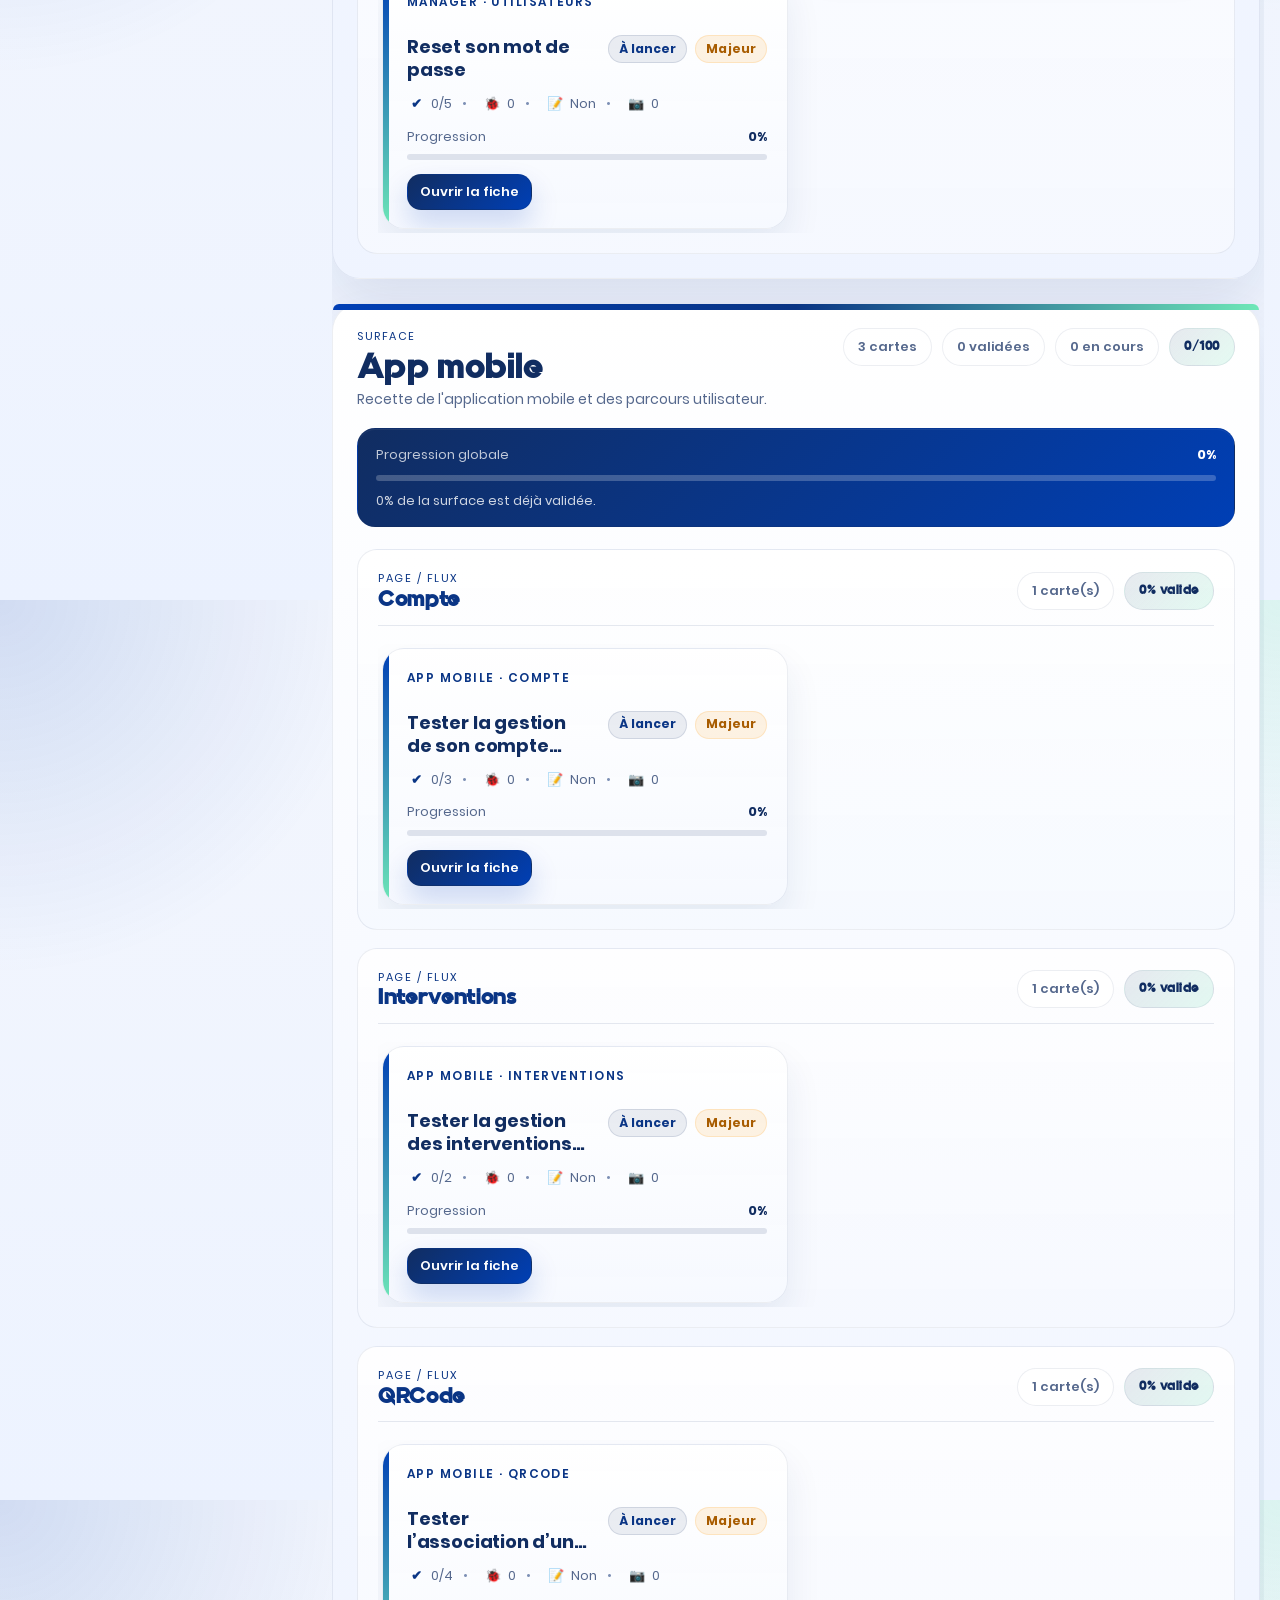
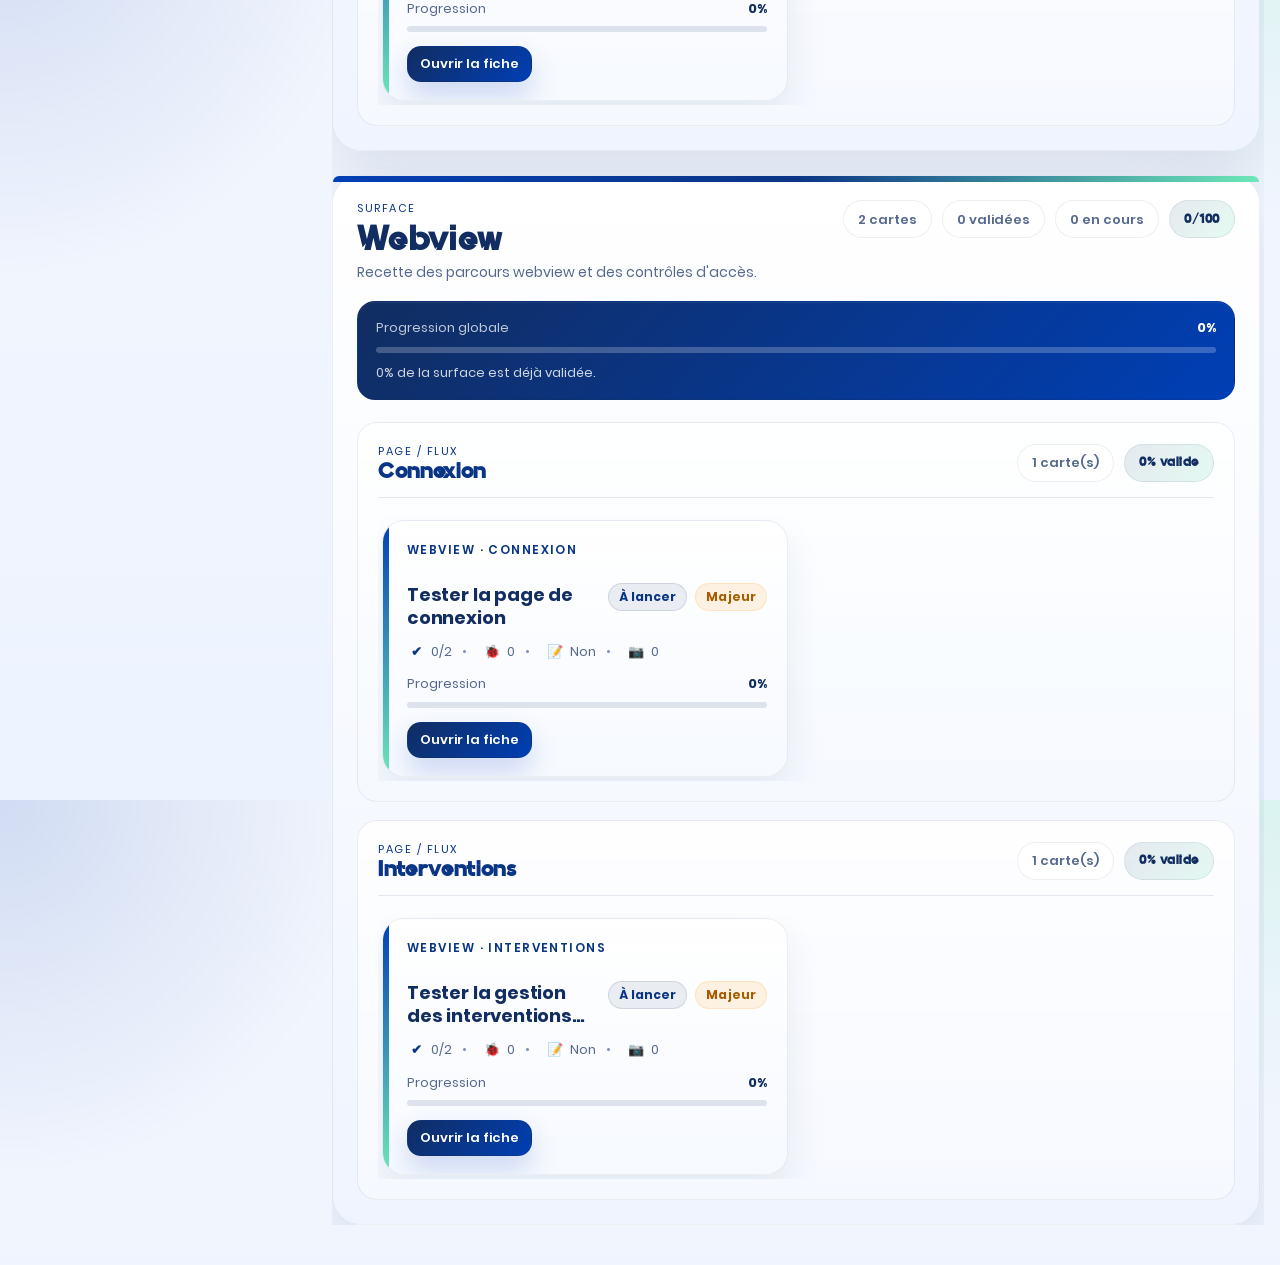
==== commit 4078ff07: "Add theme-aware favicons and switching Add light/dark SVG favicons and make the app switch them with" ====
--- a/index.html
+++ b/index.html
@@ -7,8 +7,21 @@
   <meta http-equiv="Pragma" content="no-cache" />
   <meta http-equiv="Expires" content="0" />
   <title>QareData QA Board - Refonte Professionnelle</title>
-  <link rel="icon" type="image/svg+xml" href="./assets/favicon-checklist.svg?v=20260409-crud-cards-3" />
-  <link rel="shortcut icon" href="./assets/favicon-checklist.svg?v=20260409-crud-cards-3" />
+  <link
+    id="app-favicon"
+    rel="icon"
+    type="image/svg+xml"
+    href="./assets/favicon-checklist-light.svg?v=20260413-favicon-theme-1"
+    data-light-href="./assets/favicon-checklist-light.svg?v=20260413-favicon-theme-1"
+    data-dark-href="./assets/favicon-checklist-dark.svg?v=20260413-favicon-theme-1"
+  />
+  <link
+    id="app-shortcut-icon"
+    rel="shortcut icon"
+    href="./assets/favicon-checklist-light.svg?v=20260413-favicon-theme-1"
+    data-light-href="./assets/favicon-checklist-light.svg?v=20260413-favicon-theme-1"
+    data-dark-href="./assets/favicon-checklist-dark.svg?v=20260413-favicon-theme-1"
+  />
   <link rel="stylesheet" href="./styles.css?v=20260409-crud-cards-3" />
   <link rel="stylesheet" href="./minimal-cards.css?v=20260409-crud-cards-3" />
 </head>
@@ -20,7 +33,8 @@
       <div class="header-main">
         <div class="header-main__identity logo-section">
           <div class="logo" aria-hidden="true">
-            <img src="./assets/company-logo.png" alt="" class="logo__image" />
+            <img src="./assets/company-logo-light.svg" alt="" class="logo__image logo__image--light" />
+            <img src="./assets/company-logo-dark.svg" alt="" class="logo__image logo__image--dark" />
           </div>
           <div class="title-section">
             <span class="header-eyebrow">Pilotage QA</span>
--- a/styles.css
+++ b/styles.css
@@ -91,6 +91,7 @@
 .logo {
   font-size: 32px;
   line-height: 1;
+  background: #0055ff;
 }
 
 .title-section h1 {
@@ -568,6 +569,7 @@
   text-overflow: ellipsis;
   display: -webkit-box;
   -webkit-line-clamp: 2;
+  line-clamp: 2;
   -webkit-box-orient: vertical;
 }
 
--- a/minimal-cards.css
+++ b/minimal-cards.css
@@ -1,2650 +1,5 @@
-@font-face {
-  font-family: "Quantify";
-  src: url("./assets/fonts/quantify/Quantify.ttf") format("truetype");
-  font-style: normal;
-  font-weight: 400;
-  font-display: swap;
-}
-
-@font-face {
-  font-family: "Poppins";
-  src: url("./assets/fonts/poppins/Poppins-Light.ttf") format("truetype");
-  font-style: normal;
-  font-weight: 300;
-  font-display: swap;
-}
-
-@font-face {
-  font-family: "Poppins";
-  src: url("./assets/fonts/poppins/Poppins-Regular.ttf") format("truetype");
-  font-style: normal;
-  font-weight: 400;
-  font-display: swap;
-}
-
-@font-face {
-  font-family: "Poppins";
-  src: url("./assets/fonts/poppins/Poppins-Italic.ttf") format("truetype");
-  font-style: italic;
-  font-weight: 400;
-  font-display: swap;
-}
-
-@font-face {
-  font-family: "Poppins";
-  src: url("./assets/fonts/poppins/Poppins-Medium.ttf") format("truetype");
-  font-style: normal;
-  font-weight: 500;
-  font-display: swap;
-}
-
-@font-face {
-  font-family: "Poppins";
-  src: url("./assets/fonts/poppins/Poppins-MediumItalic.ttf") format("truetype");
-  font-style: italic;
-  font-weight: 500;
-  font-display: swap;
-}
-
-@font-face {
-  font-family: "Poppins";
-  src: url("./assets/fonts/poppins/Poppins-SemiBold.ttf") format("truetype");
-  font-style: normal;
-  font-weight: 600;
-  font-display: swap;
-}
-
-@font-face {
-  font-family: "Poppins";
-  src: url("./assets/fonts/poppins/Poppins-SemiBoldItalic.ttf") format("truetype");
-  font-style: italic;
-  font-weight: 600;
-  font-display: swap;
-}
-
-@font-face {
-  font-family: "Poppins";
-  src: url("./assets/fonts/poppins/Poppins-Bold.ttf") format("truetype");
-  font-style: normal;
-  font-weight: 700;
-  font-display: swap;
-}
-
-@font-face {
-  font-family: "Poppins";
-  src: url("./assets/fonts/poppins/Poppins-BoldItalic.ttf") format("truetype");
-  font-style: italic;
-  font-weight: 700;
-  font-display: swap;
-}
-
-@font-face {
-  font-family: "Poppins";
-  src: url("./assets/fonts/poppins/Poppins-ExtraBold.ttf") format("truetype");
-  font-style: normal;
-  font-weight: 800;
-  font-display: swap;
-}
-
-@font-face {
-  font-family: "Poppins";
-  src: url("./assets/fonts/poppins/Poppins-ExtraBoldItalic.ttf") format("truetype");
-  font-style: italic;
-  font-weight: 800;
-  font-display: swap;
-}
-
-@font-face {
-  font-family: "Poppins";
-  src: url("./assets/fonts/poppins/Poppins-Black.ttf") format("truetype");
-  font-style: normal;
-  font-weight: 900;
-  font-display: swap;
-}
-
-:root {
-  --font-display: "Quantify", "Poppins", "Segoe UI", sans-serif;
-  --font-body: "Poppins", "Segoe UI", sans-serif;
-  --theme-transition-duration-to-dark: 1000ms;
-  --theme-transition-duration-to-light: 950ms;
-  --theme-transition-stagger: 280ms;
-  --theme-transition-ease: cubic-bezier(0.22, 1, 0.36, 1);
-
-  --brand-blue: #003fb5;
-  --brand-royal: #0a3585;
-  --brand-navy: #112d61;
-  --brand-mint: #6ee7b7;
-  --brand-ink: #050b18;
-  --brand-frost: #eef4ff;
-  --brand-sky: #dbe8ff;
-
-  --color-primary: var(--brand-blue);
-  --color-success: var(--brand-mint);
-  --color-warning: #ffb44d;
-  --color-danger: #d92d20;
-  --color-secondary: var(--brand-royal);
-
-  --bg-primary: #ffffff;
-  --bg-secondary: #edf3ff;
-  --bg-tertiary: #e1ebff;
-  --border-color: rgba(17, 45, 97, 0.12);
-  --text-primary: #07152f;
-  --text-secondary: #4f6388;
-  --text-tertiary: #7f92b8;
-
-  --app-canvas: #f3f6fd;
-  --panel-bg: rgba(255, 255, 255, 0.82);
-  --panel-bg-strong: #ffffff;
-  --surface-bg: linear-gradient(180deg, rgba(255, 255, 255, 0.98), rgba(239, 244, 255, 0.98));
-  --page-bg: linear-gradient(180deg, rgba(255, 255, 255, 0.9), rgba(246, 249, 255, 0.92));
-  --card-odd: #ffffff;
-  --card-even: #f6f9ff;
-  --card-muted: #eef4ff;
-  --text-strong: #07152f;
-  --text-muted: #55688d;
-  --text-subtle: #7d90b5;
-  --line-soft: rgba(17, 45, 97, 0.1);
-  --line-strong: rgba(0, 63, 181, 0.22);
-  --panel-border-strong: rgba(17, 45, 97, 0.14);
-  --focus-ring: rgba(0, 63, 181, 0.12);
-  --shadow-card: 0 18px 36px rgba(17, 45, 97, 0.08);
-  --shadow-hover: 0 24px 44px rgba(17, 45, 97, 0.14);
-  --shadow-panel: 0 24px 58px rgba(17, 45, 97, 0.1);
-  --surface-accent: linear-gradient(135deg, rgba(0, 63, 181, 0.08), rgba(110, 231, 183, 0.16));
-  --hero-panel: linear-gradient(135deg, rgba(255, 255, 255, 0.98) 0%, rgba(243, 247, 255, 0.98) 58%, rgba(232, 248, 241, 0.94) 100%);
-  --progress-panel-bg: linear-gradient(135deg, #112d61 0%, #003fb5 100%);
-  --progress-panel-border: rgba(17, 45, 97, 0.12);
-  --progress-track: rgba(17, 45, 97, 0.12);
-  --progress-fill: linear-gradient(90deg, #003fb5 0%, #6ee7b7 100%);
-}
-
-body.dark-mode {
-  --bg-primary: #0b1735;
-  --bg-secondary: #08112a;
-  --bg-tertiary: #10204a;
-  --border-color: rgba(255, 255, 255, 0.08);
-  --text-primary: #f7fbff;
-  --text-secondary: #ced9f6;
-  --text-tertiary: #8ca1d0;
-  --app-canvas: #060d1d;
-  --panel-bg: rgba(10, 20, 46, 0.84);
-  --panel-bg-strong: #0f1d41;
-  --surface-bg: linear-gradient(180deg, rgba(15, 29, 65, 0.98), rgba(10, 21, 48, 0.98));
-  --page-bg: linear-gradient(180deg, rgba(17, 33, 73, 0.86), rgba(10, 20, 46, 0.9));
-  --card-odd: #10204a;
-  --card-even: #142758;
-  --card-muted: #0b1735;
-  --text-strong: #f7fbff;
-  --text-muted: #c0cdec;
-  --text-subtle: #8aa0d0;
-  --line-soft: rgba(255, 255, 255, 0.08);
-  --line-strong: rgba(110, 231, 183, 0.2);
-  --panel-border-strong: rgba(255, 255, 255, 0.1);
-  --focus-ring: rgba(110, 231, 183, 0.12);
-  --shadow-card: 0 16px 34px rgba(0, 0, 0, 0.34);
-  --shadow-hover: 0 22px 42px rgba(0, 0, 0, 0.42);
-  --shadow-panel: 0 26px 56px rgba(0, 0, 0, 0.4);
-  --surface-accent: linear-gradient(135deg, rgba(0, 63, 181, 0.24), rgba(110, 231, 183, 0.16));
-  --hero-panel: linear-gradient(135deg, rgba(17, 33, 73, 0.98), rgba(11, 28, 68, 0.98));
-  --progress-panel-bg: linear-gradient(135deg, rgba(17, 45, 97, 0.98), rgba(10, 53, 133, 0.98));
-  --progress-panel-border: rgba(110, 231, 183, 0.12);
-  --progress-track: rgba(255, 255, 255, 0.14);
-  --progress-fill: linear-gradient(90deg, #6ee7b7 0%, #8dd6ff 100%);
-}
-
-body {
-  position: relative;
-  isolation: isolate;
-  font-family: var(--font-body);
-  background:
-    radial-gradient(circle at top left, rgba(0, 63, 181, 0.14), transparent 24%),
-    radial-gradient(circle at top right, rgba(110, 231, 183, 0.18), transparent 20%),
-    linear-gradient(180deg, var(--app-canvas) 0%, var(--bg-secondary) 100%);
-  color: var(--text-strong);
-}
-
-body::before,
-body::after {
-  content: "";
-  position: fixed;
-  pointer-events: none;
-  z-index: -1;
-  border-radius: 999px;
-  filter: blur(10px);
-}
-
-body::before {
-  top: 96px;
-  right: -120px;
-  width: 320px;
-  height: 320px;
-  background: radial-gradient(circle, rgba(0, 63, 181, 0.14) 0%, transparent 70%);
-}
-
-body::after {
-  bottom: 60px;
-  left: -100px;
-  width: 260px;
-  height: 260px;
-  background: radial-gradient(circle, rgba(110, 231, 183, 0.22) 0%, transparent 72%);
-}
-
-body.is-theme-transitioning {
-  overflow: hidden;
-}
-
-body.is-theme-transitioning,
-body.is-theme-transitioning * {
-  transition-property: background-color, color, border-color, box-shadow, fill, stroke;
-  transition-duration: var(--theme-transition-duration-to-dark);
-  transition-timing-function: var(--theme-transition-ease);
-  transition-delay: var(--theme-transition-delay, 0ms);
-}
-
-body.is-theme-transitioning.theme-direction-up,
-body.is-theme-transitioning.theme-direction-up * {
-  transition-duration: var(--theme-transition-duration-to-light);
-}
-
-@media (prefers-reduced-motion: no-preference) {
-  ::view-transition-old(root),
-  ::view-transition-new(root) {
-    animation-timing-function: var(--theme-transition-ease);
-    animation-fill-mode: both;
-    mix-blend-mode: normal;
-  }
-
-  html[data-theme-transition-direction="to-dark"]::view-transition-old(root),
-  html[data-theme-transition-direction="to-dark"]::view-transition-new(root) {
-    animation-duration: var(--theme-transition-duration-to-dark);
-  }
-
-  html[data-theme-transition-direction="to-dark"]::view-transition-old(root) {
-    animation-name: theme-view-transition-old-to-dark;
-  }
-
-  html[data-theme-transition-direction="to-dark"]::view-transition-new(root) {
-    animation-name: theme-view-transition-new-to-dark;
-  }
-
-  html[data-theme-transition-direction="to-light"]::view-transition-old(root),
-  html[data-theme-transition-direction="to-light"]::view-transition-new(root) {
-    animation-duration: var(--theme-transition-duration-to-light);
-  }
-
-  html[data-theme-transition-direction="to-light"]::view-transition-old(root) {
-    animation-name: theme-view-transition-old-to-light;
-  }
-
-  html[data-theme-transition-direction="to-light"]::view-transition-new(root) {
-    animation-name: theme-view-transition-new-to-light;
-  }
-}
-
-@keyframes theme-view-transition-old-to-dark {
-  from {
-    clip-path: inset(0 0 0 0);
-    opacity: 1;
-  }
-
-  to {
-    clip-path: inset(100% 0 0 0);
-    opacity: 1;
-  }
-}
-
-@keyframes theme-view-transition-new-to-dark {
-  from {
-    clip-path: inset(0 0 100% 0);
-    opacity: 1;
-  }
-
-  to {
-    clip-path: inset(0 0 0 0);
-    opacity: 1;
-  }
-}
-
-@keyframes theme-view-transition-old-to-light {
-  from {
-    clip-path: inset(0 0 0 0);
-    opacity: 1;
-  }
-
-  to {
-    clip-path: inset(0 0 100% 0);
-    opacity: 1;
-  }
-}
-
-@keyframes theme-view-transition-new-to-light {
-  from {
-    clip-path: inset(100% 0 0 0);
-    opacity: 1;
-  }
-
-  to {
-    clip-path: inset(0 0 0 0);
-    opacity: 1;
-  }
-}
-
-@media (prefers-reduced-motion: reduce) {
-  body.is-theme-transitioning,
-  body.is-theme-transitioning * {
-    transition: none !important;
-  }
-}
-
-.create-card-panel {
-  display: grid;
-  gap: 18px;
-  width: 100%;
-  min-width: 0;
-  padding: 0;
-  border-radius: 0;
-  background: transparent;
-  border: 0;
-  box-shadow: none;
-  overflow: visible;
-}
-
-.create-card-panel--modal {
-  max-width: 1180px;
-  margin: 0 auto;
-}
-
-.create-card-panel__header {
-  display: flex;
-  align-items: flex-start;
-  justify-content: space-between;
-  gap: 14px;
-  padding-right: 56px;
-}
-
-.create-card-panel__eyebrow {
-  margin: 0 0 6px;
-  color: var(--brand-royal);
-  font-size: 11px;
-  font-weight: 700;
-  letter-spacing: 0.14em;
-  text-transform: uppercase;
-}
-
-.create-card-panel__header h3 {
-  margin: 0;
-  font-family: var(--font-display);
-  font-size: 24px;
-  font-weight: 400;
-  line-height: 1.05;
-  letter-spacing: 0.04em;
-  color: var(--brand-navy);
-}
-
-.create-card-panel__subtitle {
-  margin: 8px 0 0;
-  font-size: 13px;
-  line-height: 1.6;
-  color: var(--text-muted);
-}
-
-.create-card-panel__badge {
-  display: inline-flex;
-  align-items: center;
-  justify-content: center;
-  min-height: 34px;
-  padding: 0 12px;
-  border-radius: 999px;
-  background: linear-gradient(135deg, rgba(17, 45, 97, 0.12), rgba(0, 63, 181, 0.12));
-  color: var(--brand-navy);
-  font-size: 11px;
-  font-weight: 700;
-  letter-spacing: 0.12em;
-  text-transform: uppercase;
-  white-space: nowrap;
-}
-
-.create-card-panel.is-editing .create-card-panel__badge {
-  background: linear-gradient(135deg, rgba(0, 63, 181, 0.18), rgba(110, 231, 183, 0.24));
-}
-
-.create-card-form {
-  display: grid;
-  gap: 16px;
-}
-
-.form-row {
-  display: grid;
-  gap: 16px;
-}
-
-.form-row--double {
-  grid-template-columns: repeat(2, minmax(0, 1fr));
-}
-
-.field--compact {
-  gap: 6px;
-}
-
-.create-card-panel__checklist {
-  gap: 16px;
-}
-
-.card-editor-step-controls {
-  display: flex;
-  align-items: flex-end;
-  gap: 12px;
-  flex-wrap: wrap;
-}
-
-.card-editor-count-input {
-  width: 92px;
-  text-align: center;
-}
-
-.card-editor-steps {
-  display: grid;
-  gap: 10px;
-}
-
-.card-editor-step {
-  display: grid;
-  grid-template-columns: auto minmax(0, 1fr) auto;
-  align-items: center;
-  gap: 12px;
-  padding: 12px;
-  border-radius: 16px;
-  background: rgba(255, 255, 255, 0.92);
-  border: 1px solid rgba(17, 45, 97, 0.08);
-}
-
-.card-editor-step__index {
-  display: inline-flex;
-  align-items: center;
-  justify-content: center;
-  min-width: 74px;
-  min-height: 36px;
-  padding: 0 10px;
-  border-radius: 12px;
-  background: linear-gradient(135deg, rgba(17, 45, 97, 0.08), rgba(0, 63, 181, 0.06));
-  color: var(--brand-royal);
-  font-size: 11px;
-  font-weight: 700;
-  letter-spacing: 0.08em;
-  text-transform: uppercase;
-}
-
-.card-editor-step__remove {
-  white-space: nowrap;
-}
-
-.card-editor-step__empty {
-  padding: 14px;
-  border-radius: 16px;
-  border: 1px dashed rgba(17, 45, 97, 0.16);
-  background: rgba(238, 244, 255, 0.72);
-  color: var(--text-muted);
-  font-size: 13px;
-  line-height: 1.55;
-}
-
-.create-card-panel__actions {
-  display: grid;
-  grid-template-columns: repeat(3, minmax(0, 1fr));
-  gap: 12px;
-}
-
-.create-card-panel__actions [hidden] {
-  display: none !important;
-}
-
-.create-card-panel__footnote {
-  margin: 0;
-  padding: 14px 16px;
-  border-radius: 16px;
-  border: 1px solid rgba(17, 45, 97, 0.08);
-  background: rgba(255, 255, 255, 0.78);
-  color: var(--text-muted);
-  font-size: 12px;
-  line-height: 1.6;
-}
-
-.modal-container--editor {
-  width: min(1240px, calc(100vw - 32px));
-}
-
-.modal-content--editor {
-  max-height: calc(100vh - 48px);
-  padding: 32px;
-}
-
-.app-header {
-  padding: 18px 16px 14px;
-  background: transparent;
-  border-bottom: 0;
-  box-shadow: none;
-  backdrop-filter: none;
-}
-
-.header-content,
-.filter-content,
-.app-main {
-  max-width: 1560px;
-  margin: 0 auto;
-}
-
-.header-content {
-  display: grid;
-  gap: 16px;
-}
-
-.header-main {
-  position: relative;
-  overflow: hidden;
-  margin-bottom: 0;
-  padding: 28px 30px;
-  border-radius: 32px;
-  border: 1px solid var(--panel-border-strong);
-  background: var(--hero-panel);
-  box-shadow: var(--shadow-panel);
-  backdrop-filter: blur(24px);
-}
-
-.header-main::before,
-.header-main::after {
-  content: "";
-  position: absolute;
-  border-radius: 999px;
-  pointer-events: none;
-}
-
-.header-main::before {
-  top: -120px;
-  right: -64px;
-  width: 280px;
-  height: 280px;
-  background: radial-gradient(circle, rgba(0, 63, 181, 0.18) 0%, transparent 72%);
-}
-
-.header-main::after {
-  bottom: -140px;
-  left: -90px;
-  width: 260px;
-  height: 260px;
-  background: radial-gradient(circle, rgba(110, 231, 183, 0.26) 0%, transparent 74%);
-}
-
-.header-main > * {
-  position: relative;
-  z-index: 1;
-}
-
-.header-main__identity {
-  min-width: 0;
-  flex: 1;
-  display: grid;
-  gap: 20px;
-  align-content: start;
-}
-
-.logo-section {
-  min-width: 0;
-  gap: 20px;
-  flex-direction: column;
-  align-items: flex-start;
-}
-
-.logo {
-  width: clamp(190px, 22vw, 248px);
-  padding: 14px 16px;
-  border-radius: 26px;
-  background: rgba(255, 255, 255, 0.96);
-  border: 1px solid rgba(17, 45, 97, 0.08);
-  box-shadow: 0 18px 34px rgba(17, 45, 97, 0.1);
-  flex-shrink: 0;
-}
-
-.logo__image {
-  display: block;
-  width: 100%;
-  height: auto;
-}
-
-.title-section {
-  min-width: 0;
-}
-
-.header-eyebrow {
-  display: inline-flex;
-  align-items: center;
-  gap: 8px;
-  margin-bottom: 8px;
-  color: var(--brand-royal);
-  font-size: 11px;
-  font-weight: 700;
-  letter-spacing: 0.16em;
-  text-transform: uppercase;
-}
-
-.header-eyebrow::before {
-  content: "";
-  width: 22px;
-  height: 1px;
-  background: linear-gradient(90deg, var(--brand-blue), var(--brand-mint));
-  opacity: 1;
-}
-
-.title-section h1,
-.app-title {
-  font-family: var(--font-display);
-  color: var(--brand-navy);
-  font-size: clamp(32px, 4.8vw, 54px);
-  font-weight: 400;
-  letter-spacing: 0.04em;
-  line-height: 0.98;
-  text-wrap: balance;
-}
-
-.title-section p,
-.app-description,
-.surface-section__description,
-.surface-section__progress p,
-.qa-card__path,
-.qa-panel__head span,
-.field span,
-.qa-dropzone span,
-.qa-shot figcaption,
-.qa-card__references p {
-  color: var(--text-muted);
-}
-
-.app-description {
-  max-width: 760px;
-  margin-top: 10px;
-  font-size: 15px;
-  line-height: 1.68;
-}
-
-.header-actions {
-  justify-content: flex-end;
-  align-items: center;
-  align-self: flex-start;
-  flex-wrap: wrap;
-  gap: 12px;
-}
-
-.btn {
-  min-height: 50px;
-  padding: 12px 18px;
-  border-radius: 18px;
-  border: 1px solid transparent;
-  font-family: var(--font-body);
-  box-shadow: 0 14px 28px rgba(17, 45, 97, 0.08);
-  font-weight: 600;
-  letter-spacing: 0.01em;
-}
-
-.btn-primary {
-  background: linear-gradient(135deg, var(--brand-navy), var(--brand-blue));
-  color: #ffffff;
-}
-
-.btn-primary:hover,
-.btn-success:hover {
-  background: linear-gradient(135deg, var(--brand-royal), var(--brand-blue));
-  box-shadow: 0 18px 34px rgba(0, 63, 181, 0.24);
-  transform: translateY(-1px);
-}
-
-.btn-success {
-  background: linear-gradient(135deg, var(--brand-navy), var(--brand-blue));
-  border-color: rgba(255, 255, 255, 0.12);
-  color: #ffffff;
-}
-
-.btn-ghost {
-  background: rgba(255, 255, 255, 0.74);
-  border-color: rgba(17, 45, 97, 0.12);
-  color: var(--brand-navy);
-}
-
-.btn-ghost:hover {
-  background: rgba(255, 255, 255, 0.92);
-  border-color: rgba(0, 63, 181, 0.18);
-  box-shadow: 0 12px 24px rgba(17, 45, 97, 0.08);
-}
-
-.theme-toggle .btn {
-  width: 46px;
-  min-width: 46px;
-  padding: 0;
-  justify-content: center;
-}
-
-.theme-toggle .btn[aria-pressed="true"] {
-  background: linear-gradient(135deg, rgba(17, 45, 97, 0.12), rgba(110, 231, 183, 0.24));
-  border-color: rgba(110, 231, 183, 0.22);
-  color: var(--text-strong);
-}
-
-.header-metadata {
-  display: block;
-  margin-bottom: 0;
-  padding: 0;
-  background: transparent;
-}
-
-.header-meta-card {
-  display: grid;
-  grid-template-columns: repeat(4, minmax(0, 1fr));
-  gap: 1px;
-  padding: 1px;
-  border-radius: 26px;
-  background: linear-gradient(135deg, rgba(17, 45, 97, 0.2), rgba(0, 63, 181, 0.08) 58%, rgba(110, 231, 183, 0.22));
-  border: 1px solid rgba(17, 45, 97, 0.08);
-  box-shadow: var(--shadow-panel);
-  overflow: hidden;
-}
-
-.metadata-field,
-.search-input,
-.filter-select,
-.toggle-checkbox {
-  background: var(--panel-bg-strong);
-  border: 1px solid var(--line-soft);
-  box-shadow: 0 1px 0 rgba(255, 255, 255, 0.35) inset;
-}
-
-.metadata-field {
-  display: grid;
-  gap: 8px;
-  min-width: 0;
-  padding: 18px 20px;
-  border: 0;
-  border-radius: 0;
-  box-shadow: none;
-  background: linear-gradient(180deg, rgba(255, 255, 255, 0.98), rgba(245, 248, 255, 0.96));
-}
-
-.metadata-field label,
-.surface-section__kicker,
-.page-section__kicker {
-  font-size: 11px;
-  letter-spacing: 0.14em;
-  text-transform: uppercase;
-  color: var(--brand-royal);
-}
-
-.meta-input,
-.search-input,
-.filter-select,
-.card-select,
-.card-text-input,
-.card-textarea,
-.new-checklist-input,
-.new-scenario-step-input {
-  width: 100%;
-  border: 1px solid var(--line-soft);
-  border-radius: 12px;
-  background: var(--panel-bg-strong);
-  color: var(--text-strong);
-  transition: border-color 0.2s ease, box-shadow 0.2s ease, background 0.2s ease;
-}
-
-.header-meta-card .meta-input {
-  border: 0;
-  border-radius: 0;
-  padding: 0;
-  min-height: auto;
-  background: transparent;
-  box-shadow: none;
-  font-size: 15px;
-  font-weight: 600;
-  line-height: 1.45;
-}
-
-.header-meta-card .meta-input::placeholder {
-  color: var(--text-subtle);
-  font-weight: 500;
-}
-
-.meta-input:focus,
-.search-input:focus,
-.filter-select:focus,
-.card-select:focus,
-.card-text-input:focus,
-.card-textarea:focus,
-.new-checklist-input:focus,
-.new-scenario-step-input:focus {
-  outline: none;
-  border-color: rgba(0, 63, 181, 0.4);
-  box-shadow: 0 0 0 4px var(--focus-ring);
-}
-
-.header-meta-card .meta-input:focus {
-  border-color: transparent;
-  box-shadow: none;
-  background: transparent;
-}
-
-.save-status {
-  min-height: auto;
-  display: flex;
-  align-items: flex-start;
-  gap: 10px;
-  padding: 0;
-  border: 0;
-  border-radius: 0;
-  background: transparent;
-  box-shadow: none;
-  color: var(--brand-navy);
-  font-size: 14px;
-  font-weight: 500;
-  line-height: 1.5;
-  overflow-wrap: anywhere;
-}
-
-.save-status::before {
-  content: "";
-  width: 8px;
-  height: 8px;
-  margin-top: 6px;
-  border-radius: 999px;
-  flex-shrink: 0;
-  background: linear-gradient(135deg, var(--brand-blue), var(--brand-mint));
-  box-shadow: 0 0 0 4px rgba(110, 231, 183, 0.16);
-}
-
-.header-kpi {
-  padding-bottom: 0;
-  background: transparent;
-  justify-content: flex-start;
-}
-
-.summary-line {
-  position: relative;
-  overflow: hidden;
-  display: flex;
-  align-items: center;
-  gap: 12px;
-  width: fit-content;
-  max-width: 100%;
-  padding: 14px 18px 14px 22px;
-  border-radius: 999px;
-  background: linear-gradient(135deg, rgba(255, 255, 255, 0.96), rgba(238, 244, 255, 0.96));
-  border: 1px solid rgba(17, 45, 97, 0.1);
-  box-shadow: var(--shadow-panel);
-}
-
-.summary-line::before {
-  content: "";
-  position: absolute;
-  inset: 0 auto 0 0;
-  width: 6px;
-  background: linear-gradient(180deg, var(--brand-blue), var(--brand-mint));
-}
-
-.summary-line__label {
-  color: var(--brand-royal);
-  font-size: 12px;
-  font-weight: 600;
-  letter-spacing: 0.08em;
-  text-transform: uppercase;
-}
-
-.summary-line__value {
-  font-family: var(--font-display);
-  color: var(--brand-navy);
-  font-size: 24px;
-  line-height: 1;
-  letter-spacing: 0.04em;
-}
-
-.filter-bar {
-  padding: 0 16px 16px;
-  border-bottom: 0;
-}
-
-.filter-content {
-  padding: 14px 16px;
-  border-radius: 18px;
-  background: linear-gradient(135deg, rgba(255, 255, 255, 0.86), rgba(245, 248, 255, 0.92));
-  border: 1px solid rgba(17, 45, 97, 0.08);
-  box-shadow: var(--shadow-panel);
-  backdrop-filter: blur(18px);
-}
-
-.search-input,
-.filter-select {
-  min-height: 44px;
-}
-
-.toggle-checkbox {
-  min-height: 44px;
-  padding: 0 14px;
-  border-radius: 999px;
-  gap: 10px;
-}
-
-.app-main {
-  display: flex;
-  align-items: flex-start;
-  gap: 20px;
-  padding: 24px 16px 40px;
-  overflow: hidden;
-}
-
-.sidebar-sections {
-  display: flex !important;
-  width: 296px;
-  max-height: calc(100vh - 48px);
-  position: sticky;
-  top: 24px;
-  padding: 14px;
-  border-radius: 28px;
-  background: linear-gradient(180deg, rgba(255, 255, 255, 0.82), rgba(241, 246, 255, 0.88));
-  border: 1px solid rgba(17, 45, 97, 0.1);
-  box-shadow: var(--shadow-panel);
-  backdrop-filter: blur(18px);
-  flex-direction: column;
-  flex-shrink: 0;
-  overflow: hidden;
-}
-
-.sidebar-header {
-  display: flex;
-  align-items: center;
-  justify-content: space-between;
-  gap: 12px;
-  margin-bottom: 14px;
-}
-
-.sidebar-heading {
-  min-width: 0;
-  display: grid;
-  gap: 4px;
-}
-
-.sidebar-title {
-  font-family: var(--font-display);
-  color: var(--brand-navy);
-  font-size: 17px;
-  font-weight: 400;
-  letter-spacing: 0.06em;
-  line-height: 1.2;
-}
-
-.sidebar-caption {
-  color: var(--text-subtle);
-  font-size: 12px;
-  line-height: 1.4;
-}
-
-.sidebar-toggle {
-  width: 38px;
-  height: 38px;
-  border: 1px solid rgba(17, 45, 97, 0.1);
-  border-radius: 14px;
-  background: rgba(255, 255, 255, 0.88);
-  color: var(--brand-navy);
-  font-size: 18px;
-  cursor: pointer;
-  flex: 0 0 38px;
-}
-
-.sidebar-scroll {
-  display: grid;
-  gap: 16px;
-  overflow: auto;
-  min-height: 0;
-  padding-right: 2px;
-}
-
-.sidebar-group {
-  display: grid;
-  gap: 10px;
-}
-
-.sidebar-group__title {
-  color: var(--brand-royal);
-  font-size: 11px;
-  font-weight: 700;
-  letter-spacing: 0.14em;
-  text-transform: uppercase;
-  padding: 0 4px;
-}
-
-.sidebar-nav-list {
-  display: grid;
-  gap: 8px;
-}
-
-.sidebar-nav-item {
-  display: grid;
-  grid-template-columns: 28px minmax(0, 1fr) auto;
-  align-items: center;
-  gap: 12px;
-  width: 100%;
-  min-height: 48px;
-  padding: 10px 12px;
-  border: 1px solid rgba(17, 45, 97, 0.08);
-  border-radius: 18px;
-  background: rgba(255, 255, 255, 0.92);
-  color: var(--text-strong);
-  cursor: pointer;
-  text-align: left;
-  transition: transform 0.2s ease, border-color 0.2s ease, box-shadow 0.2s ease, background 0.2s ease;
-}
-
-.sidebar-nav-item:hover {
-  transform: translateY(-1px);
-  border-color: rgba(0, 63, 181, 0.18);
-  box-shadow: 0 16px 30px rgba(17, 45, 97, 0.1);
-}
-
-.sidebar-nav-item.is-active {
-  border-color: rgba(0, 63, 181, 0.2);
-  background: linear-gradient(135deg, var(--brand-navy), var(--brand-blue));
-  color: #ffffff;
-  box-shadow: 0 18px 34px rgba(0, 63, 181, 0.22);
-}
-
-.sidebar-nav-item__icon {
-  display: inline-flex;
-  align-items: center;
-  justify-content: center;
-  width: 28px;
-  height: 28px;
-  border-radius: 12px;
-  background: linear-gradient(135deg, rgba(17, 45, 97, 0.12), rgba(0, 63, 181, 0.08));
-  color: var(--brand-royal);
-  font-size: 12px;
-  font-weight: 700;
-  letter-spacing: 0.04em;
-}
-
-.sidebar-nav-item--page .sidebar-nav-item__icon {
-  background: transparent;
-  font-size: 18px;
-  color: var(--text-subtle);
-}
-
-.sidebar-nav-item.is-active .sidebar-nav-item__icon {
-  background: rgba(255, 255, 255, 0.16);
-  color: #ffffff;
-}
-
-.sidebar-nav-item__label {
-  min-width: 0;
-  color: inherit;
-  font-size: 13px;
-  font-weight: 600;
-  line-height: 1.35;
-  overflow-wrap: anywhere;
-}
-
-.sidebar-nav-item__count {
-  display: inline-flex;
-  align-items: center;
-  justify-content: center;
-  min-width: 28px;
-  min-height: 28px;
-  padding: 0 8px;
-  border-radius: 999px;
-  background: var(--card-muted);
-  color: var(--brand-royal);
-  font-size: 11px;
-  font-weight: 700;
-}
-
-.sidebar-nav-item.is-active .sidebar-nav-item__count {
-  background: rgba(255, 255, 255, 0.16);
-  color: #ffffff;
-}
-
-body.sidebar-collapsed .sidebar-sections {
-  width: 92px;
-  padding: 14px 10px;
-}
-
-body.sidebar-collapsed .sidebar-header {
-  justify-content: center;
-}
-
-body.sidebar-collapsed .sidebar-heading,
-body.sidebar-collapsed .sidebar-group__title,
-body.sidebar-collapsed .sidebar-nav-item__label,
-body.sidebar-collapsed .sidebar-nav-item__count {
-  display: none;
-}
-
-body.sidebar-collapsed .sidebar-nav-item {
-  grid-template-columns: 1fr;
-  justify-items: center;
-  padding: 10px 8px;
-}
-
-body.sidebar-collapsed .sidebar-nav-item:hover {
-  transform: translateY(-1px);
-}
-
-.content-area {
-  min-width: 0;
-  flex: 1;
-  overflow: auto;
-  padding-right: 4px;
-}
-
-#board-root,
-.board-root {
-  display: flex;
-  flex-direction: column;
-  gap: 24px;
-}
-
-.surface-section {
-  position: relative;
-  padding: 24px;
-  border-radius: 28px;
-  background: var(--surface-bg);
-  border: 1px solid rgba(17, 45, 97, 0.08);
-  box-shadow: var(--shadow-panel);
-}
-
-.surface-section::before {
-  content: "";
-  position: absolute;
-  inset: 0 0 auto 0;
-  height: 6px;
-  border-radius: 28px 28px 0 0;
-  background: linear-gradient(90deg, var(--brand-blue), var(--brand-royal), var(--brand-mint));
-}
-
-.surface-section__header {
-  display: flex;
-  justify-content: space-between;
-  align-items: flex-start;
-  gap: 20px;
-  padding-bottom: 18px;
-}
-
-.surface-section__header h2 {
-  font-family: var(--font-display);
-  font-size: clamp(28px, 3vw, 34px);
-  line-height: 1.02;
-  letter-spacing: 0.04em;
-  color: var(--brand-navy);
-  margin: 4px 0 6px;
-}
-
-.surface-section__header p:last-child {
-  max-width: 780px;
-}
-
-.surface-section__stats {
-  display: flex;
-  flex-wrap: wrap;
-  justify-content: flex-end;
-  gap: 10px;
-}
-
-.surface-section__stats span,
-.surface-section__stats strong,
-.page-section__meta span,
-.page-section__meta strong {
-  display: inline-flex;
-  align-items: center;
-  min-height: 38px;
-  padding: 0 14px;
-  border-radius: 999px;
-  background: rgba(255, 255, 255, 0.86);
-  border: 1px solid rgba(17, 45, 97, 0.08);
-  color: var(--text-muted);
-  font-size: 13px;
-  font-weight: 600;
-}
-
-.surface-section__stats strong,
-.page-section__meta strong {
-  font-family: var(--font-display);
-  color: var(--brand-navy);
-  letter-spacing: 0.04em;
-  background: linear-gradient(135deg, rgba(17, 45, 97, 0.1), rgba(110, 231, 183, 0.18));
-}
-
-.surface-section__progress {
-  display: grid;
-  gap: 10px;
-  margin-bottom: 22px;
-  padding: 16px 18px;
-  border-radius: 18px;
-  background: var(--progress-panel-bg);
-  border: 1px solid var(--progress-panel-border);
-  box-shadow: inset 0 1px 0 rgba(255, 255, 255, 0.06);
-}
-
-.surface-section__progress p {
-  font-size: 13px;
-  color: rgba(255, 255, 255, 0.8);
-}
-
-.surface-section__progress .qa-card__progress-labels span {
-  color: rgba(255, 255, 255, 0.74);
-}
-
-.surface-section__progress .qa-card__progress-labels strong {
-  color: #ffffff;
-}
-
-.surface-section__progress .qa-progress {
-  background: rgba(255, 255, 255, 0.22);
-}
-
-.surface-section__progress .qa-progress span {
-  background: linear-gradient(90deg, #ffffff 0%, var(--brand-mint) 100%);
-  box-shadow: none;
-}
-
-.page-stack {
-  display: flex;
-  flex-direction: column;
-  gap: 18px;
-}
-
-.page-section {
-  padding: 20px;
-  border-radius: 20px;
-  background: var(--page-bg);
-  border: 1px solid rgba(17, 45, 97, 0.08);
-}
-
-.page-section__header {
-  display: flex;
-  justify-content: space-between;
-  align-items: center;
-  gap: 16px;
-  padding-bottom: 14px;
-  margin-bottom: 18px;
-  border-bottom: 1px solid var(--line-soft);
-}
-
-.page-section__header h3 {
-  font-family: var(--font-display);
-  font-size: 22px;
-  line-height: 1.08;
-  letter-spacing: 0.03em;
-  color: var(--brand-royal);
-}
-
-.page-section__meta {
-  display: flex;
-  flex-wrap: wrap;
-  justify-content: flex-end;
-  gap: 10px;
-}
-
-.page-section .cards-grid {
-  display: grid;
-  grid-template-columns: repeat(2, minmax(0, 1fr));
-  gap: 16px;
-}
-
-.qa-card {
-  position: relative;
-  border-radius: 22px;
-  border: 1px solid rgba(17, 45, 97, 0.08);
-  background: linear-gradient(180deg, rgba(255, 255, 255, 0.98), rgba(246, 249, 255, 0.96));
-  box-shadow: var(--shadow-card);
-  transition: transform 0.22s ease, box-shadow 0.22s ease, border-color 0.22s ease;
-  overflow: hidden;
-}
-
-.page-section .cards-grid > .qa-card:nth-child(even) {
-  background: linear-gradient(180deg, rgba(250, 252, 255, 0.98), rgba(240, 245, 255, 0.96));
-}
-
-.qa-card::before {
-  content: "";
-  position: absolute;
-  inset: 0 auto 0 0;
-  width: 6px;
-  background: linear-gradient(180deg, var(--brand-blue), var(--brand-mint));
-}
-
-.qa-card:hover {
-  transform: translateY(-2px);
-  box-shadow: var(--shadow-hover);
-  border-color: rgba(0, 63, 181, 0.18);
-}
-
-.qa-card.is-risk {
-  border-color: rgba(217, 45, 32, 0.22);
-}
-
-.qa-card.is-risk::before {
-  background: linear-gradient(180deg, #d92d20, #ffb44d);
-}
-
-.qa-card__summary {
-  display: flex;
-  flex-direction: column;
-  gap: 14px;
-  padding: 20px 20px 18px 24px;
-}
-
-.qa-card__summary-top {
-  display: flex;
-  justify-content: space-between;
-  align-items: flex-start;
-  gap: 14px;
-}
-
-.qa-card__title-group {
-  min-width: 0;
-  flex: 1;
-}
-
-.qa-card__title {
-  display: -webkit-box;
-  overflow: hidden;
-  -webkit-box-orient: vertical;
-  line-clamp: 2;
-  -webkit-line-clamp: 2;
-  font-family: var(--font-body);
-  font-size: 18px;
-  font-weight: 700;
-  line-height: 1.28;
-  letter-spacing: -0.01em;
-  color: var(--brand-navy);
-  overflow-wrap: anywhere;
-}
-
-.qa-card__pills,
-.qa-card__detail-pills {
-  display: flex;
-  flex-wrap: wrap;
-  gap: 8px;
-  justify-content: flex-end;
-  align-items: center;
-  min-width: 0;
-}
-
-.pill {
-  display: inline-flex;
-  align-items: center;
-  justify-content: center;
-  min-height: 28px;
-  padding: 4px 10px;
-  border-radius: 999px;
-  font-size: 12px;
-  font-weight: 700;
-  letter-spacing: 0.01em;
-  line-height: 1.2;
-  text-align: center;
-  overflow-wrap: anywhere;
-  border: 1px solid transparent;
-}
-
-.pill-todo {
-  background: rgba(17, 45, 97, 0.08);
-  color: var(--brand-royal);
-  border-color: rgba(17, 45, 97, 0.12);
-}
-
-.pill-progress {
-  background: rgba(0, 63, 181, 0.12);
-  color: var(--brand-blue);
-  border-color: rgba(0, 63, 181, 0.12);
-}
-
-.pill-done {
-  background: rgba(110, 231, 183, 0.18);
-  color: #0f6b53;
-  border-color: rgba(110, 231, 183, 0.22);
-}
-
-.pill-blocker {
-  background: rgba(217, 45, 32, 0.12);
-  color: #d92d20;
-  border-color: rgba(217, 45, 32, 0.18);
-}
-
-.pill-major {
-  background: rgba(255, 180, 77, 0.16);
-  color: #a85c00;
-  border-color: rgba(255, 180, 77, 0.24);
-}
-
-.pill-minor {
-  background: rgba(10, 53, 133, 0.12);
-  color: var(--brand-royal);
-  border-color: rgba(10, 53, 133, 0.16);
-}
-
-.pill-source-todo {
-  background: rgba(239, 68, 68, 0.12);
-  color: #d92d20;
-}
-
-.pill-source-done {
-  background: rgba(16, 185, 129, 0.12);
-  color: #0f8a62;
-}
-
-.pill-source-neutral,
-.pill-neutral {
-  background: var(--card-muted);
-  color: var(--text-muted);
-  border-color: rgba(17, 45, 97, 0.08);
-}
-
-.qa-card__metrics-line {
-  display: flex;
-  flex-wrap: wrap;
-  gap: 10px 0;
-  color: var(--text-muted);
-  font-size: 13px;
-  min-width: 0;
-  align-items: center;
-  line-height: 1.35;
-}
-
-.qa-card__metrics-line span + span::before {
-  content: "•";
-  margin: 0 10px;
-  color: var(--text-subtle);
-}
-
-.qa-card__metrics-line span {
-  display: inline-flex;
-  align-items: center;
-  gap: 6px;
-  text-align: center;
-  overflow-wrap: anywhere;
-}
-
-.qa-card__metrics-line strong {
-  display: inline-flex;
-  align-items: center;
-  justify-content: center;
-  min-width: 18px;
-  font-weight: 700;
-  color: var(--brand-royal);
-}
-
-.qa-card__progress {
-  display: grid;
-  gap: 8px;
-}
-
-.qa-card__progress-labels {
-  display: flex;
-  justify-content: space-between;
-  align-items: center;
-  gap: 12px;
-  font-size: 13px;
-  color: var(--text-muted);
-}
-
-.qa-card__progress-labels strong {
-  color: var(--brand-navy);
-}
-
-.qa-progress {
-  width: 100%;
-  height: 6px;
-  overflow: hidden;
-  border-radius: 999px;
-  background: var(--progress-track);
-}
-
-.qa-progress span {
-  display: block;
-  height: 100%;
-  border-radius: inherit;
-  background: var(--progress-fill);
-  box-shadow: 0 0 20px rgba(0, 63, 181, 0.16);
-  transition: width 0.3s ease;
-}
-
-.qa-card__summary-actions {
-  display: flex;
-  justify-content: flex-start;
-}
-
-.button {
-  display: inline-flex;
-  align-items: center;
-  justify-content: center;
-  gap: 8px;
-  min-height: 40px;
-  padding: 0 14px;
-  border-radius: 14px;
-  border: 1px solid rgba(17, 45, 97, 0.08);
-  background: rgba(255, 255, 255, 0.9);
-  color: var(--brand-navy);
-  font-family: var(--font-body);
-  font-size: 13px;
-  font-weight: 600;
-  cursor: pointer;
-  transition: transform 0.18s ease, border-color 0.18s ease, background 0.18s ease, box-shadow 0.18s ease;
-  text-align: center;
-}
-
-.button:hover {
-  transform: translateY(-1px);
-}
-
-.button.small {
-  min-height: 36px;
-  padding: 0 12px;
-}
-
-.button.secondary {
-  background: linear-gradient(135deg, var(--brand-navy), var(--brand-blue));
-  color: #ffffff;
-  border-color: rgba(17, 45, 97, 0.18);
-  box-shadow: 0 14px 28px rgba(0, 63, 181, 0.18);
-}
-
-.button.tertiary,
-.button.ghost {
-  background: rgba(255, 255, 255, 0.72);
-  border-color: rgba(17, 45, 97, 0.1);
-  color: var(--brand-royal);
-}
-
-.button.danger {
-  color: #d92d20;
-  border-color: rgba(239, 68, 68, 0.22);
-}
-
-.qa-card__path {
-  font-size: 12px;
-  font-weight: 600;
-  letter-spacing: 0.12em;
-  text-transform: uppercase;
-  color: var(--brand-royal);
-  margin-bottom: 10px;
-  overflow-wrap: anywhere;
-}
-
-.field {
-  display: grid;
-  gap: 8px;
-}
-
-.field span {
-  font-size: 12px;
-  font-weight: 600;
-  line-height: 1.35;
-}
-
-.field[data-required="true"] > span::after {
-  content: " *";
-  color: var(--color-danger);
-  font-weight: 700;
-}
-
-.card-select,
-.card-text-input,
-.new-checklist-input,
-.new-scenario-step-input {
-  min-height: 42px;
-  padding: 0 14px;
-}
-
-.card-textarea {
-  min-height: 120px;
-  padding: 14px;
-  resize: vertical;
-  line-height: 1.55;
-}
-
-.field.is-invalid > span {
-  color: var(--color-danger);
-}
-
-.field.is-invalid .card-select,
-.field.is-invalid .card-text-input,
-.field.is-invalid .card-textarea {
-  border-color: rgba(217, 45, 32, 0.7);
-  box-shadow: 0 0 0 4px rgba(217, 45, 32, 0.12);
-  background: rgba(255, 244, 244, 0.98);
-}
-
-.textarea-field {
-  padding: 16px;
-  border-radius: 16px;
-  background: linear-gradient(180deg, rgba(255, 255, 255, 0.96), rgba(241, 246, 255, 0.94));
-  border: 1px solid rgba(17, 45, 97, 0.08);
-}
-
-.qa-panel {
-  display: flex;
-  flex-direction: column;
-  gap: 14px;
-  padding: 16px;
-  border-radius: 16px;
-  background: linear-gradient(180deg, rgba(255, 255, 255, 0.96), rgba(241, 246, 255, 0.94));
-  border: 1px solid rgba(17, 45, 97, 0.08);
-}
-
-.qa-panel--context {
-  grid-column: 1 / -1;
-}
-
-.qa-panel--scenario {
-  grid-column: 1 / -1;
-}
-
-.qa-panel__head {
-  display: flex;
-  justify-content: space-between;
-  align-items: center;
-  gap: 12px;
-}
-
-.qa-panel__head > div {
-  min-width: 0;
-}
-
-.qa-panel__head h5,
-.qa-source-block h6 {
-  font-family: var(--font-display);
-  font-size: 16px;
-  font-weight: 400;
-  color: var(--brand-navy);
-  letter-spacing: 0.03em;
-  line-height: 1.35;
-  overflow-wrap: anywhere;
-}
-
-.qa-scenario-list {
-  display: flex;
-  flex-direction: column;
-  gap: 12px;
-  list-style: none;
-  padding: 0;
-  margin: 0;
-}
-
-.qa-scenario-step {
-  display: grid;
-  gap: 14px;
-  padding: 16px;
-  border-radius: 18px;
-  background: var(--panel-bg-strong);
-  border: 1px solid var(--line-soft);
-  transition: border-color 0.2s ease, box-shadow 0.2s ease, transform 0.2s ease;
-}
-
-.qa-scenario-step.is-ok {
-  border-color: rgba(34, 197, 94, 0.22);
-  box-shadow: 0 12px 30px rgba(34, 197, 94, 0.06);
-}
-
-.qa-scenario-step.is-ko,
-.qa-scenario-step.is-bug-open {
-  border-color: rgba(239, 68, 68, 0.42);
-  box-shadow: 0 0 0 3px rgba(239, 68, 68, 0.08), 0 14px 34px rgba(239, 68, 68, 0.12);
-}
-
-.qa-scenario-step__main {
-  display: flex;
-  justify-content: space-between;
-  gap: 12px;
-  align-items: flex-start;
-}
-
-.qa-scenario-step__content {
-  min-width: 0;
-  display: grid;
-  gap: 8px;
-  flex: 1;
-}
-
-.qa-scenario-step__head {
-  display: flex;
-  flex-wrap: wrap;
-  align-items: center;
-  gap: 8px;
-}
-
-.qa-scenario-step__eyebrow {
-  font-size: 11px;
-  font-weight: 700;
-  letter-spacing: 0.08em;
-  text-transform: uppercase;
-  color: var(--text-subtle);
-}
-
-.qa-scenario-step__status {
-  display: inline-flex;
-  align-items: center;
-  justify-content: center;
-  min-height: 24px;
-  padding: 0 10px;
-  border-radius: 999px;
-  font-size: 11px;
-  font-weight: 700;
-  border: 1px solid transparent;
-}
-
-.qa-scenario-step__status--ok {
-  background: rgba(34, 197, 94, 0.12);
-  color: #15803d;
-  border-color: rgba(34, 197, 94, 0.18);
-}
-
-.qa-scenario-step__status--ko {
-  background: rgba(239, 68, 68, 0.12);
-  color: #dc2626;
-  border-color: rgba(239, 68, 68, 0.18);
-}
-
-.qa-scenario-step__status--pending {
-  background: rgba(148, 163, 184, 0.16);
-  color: var(--text-muted);
-  border-color: rgba(148, 163, 184, 0.18);
-}
-
-.qa-scenario-step__content strong {
-  color: var(--text-strong);
-  line-height: 1.45;
-  overflow-wrap: anywhere;
-}
-
-.qa-scenario-step__content p {
-  color: var(--text-muted);
-  line-height: 1.55;
-  overflow-wrap: anywhere;
-}
-
-.qa-scenario-step__actions {
-  display: flex;
-  flex-wrap: wrap;
-  justify-content: flex-end;
-  gap: 8px;
-}
-
-.qa-step-action {
-  min-width: 112px;
-}
-
-.qa-step-action.is-active,
-.qa-step-action:hover {
-  transform: translateY(-1px);
-}
-
-.qa-step-action--ok.is-active {
-  background: rgba(34, 197, 94, 0.12);
-  color: #15803d;
-  border-color: rgba(34, 197, 94, 0.2);
-}
-
-.qa-step-action--ko.is-active {
-  background: rgba(239, 68, 68, 0.12);
-  color: #dc2626;
-  border-color: rgba(239, 68, 68, 0.2);
-}
-
-.qa-scenario-step.is-bug-open .qa-step-action--ko {
-  background: rgba(239, 68, 68, 0.12);
-  color: #dc2626;
-  border-color: rgba(239, 68, 68, 0.2);
-}
-
-.qa-step__bug-form {
-  display: none;
-  gap: 14px;
-  padding: 16px;
-  border-radius: 16px;
-  background: linear-gradient(180deg, rgba(255, 247, 246, 0.92), rgba(255, 251, 249, 0.94));
-  border: 1px dashed rgba(217, 45, 32, 0.22);
-}
-
-.qa-scenario-step.is-bug-open .qa-step__bug-form {
-  display: grid;
-}
-
-.qa-step__bug-grid {
-  display: grid;
-  grid-template-columns: repeat(2, minmax(0, 1fr));
-  gap: 12px;
-}
-
-.qa-step__bug-grid .card-textarea {
-  min-height: 148px;
-}
-
-.qa-step__bug-hint {
-  color: var(--text-strong);
-  color: var(--text-muted);
-  font-size: 12px;
-  line-height: 1.5;
-}
-
-.qa-step__bug-actions {
-  display: flex;
-  flex-wrap: wrap;
-  justify-content: flex-end;
-  gap: 10px;
-}
-
-.qa-scenario-step.is-bug-invalid {
-  border-color: rgba(239, 68, 68, 0.38);
-  box-shadow: 0 0 0 4px rgba(239, 68, 68, 0.08);
-}
-
-.qa-scenario-step.is-bug-invalid .qa-step__bug-input {
-  border-color: rgba(239, 68, 68, 0.4);
-  box-shadow: 0 0 0 3px rgba(239, 68, 68, 0.08);
-}
-
-.qa-inline-form {
-  display: grid;
-  grid-template-columns: 1fr auto;
-  gap: 10px;
-}
-
-.icon-button {
-  width: 32px;
-  height: 32px;
-  flex: 0 0 32px;
-  border-radius: 10px;
-  border: 1px solid var(--line-soft);
-  background: var(--panel-bg-strong);
-  color: var(--text-muted);
-  font-size: 18px;
-  line-height: 1;
-  cursor: pointer;
-}
-
-.qa-source-grid {
-  display: grid;
-  grid-template-columns: repeat(auto-fit, minmax(220px, 1fr));
-  gap: 12px;
-  align-items: stretch;
-}
-
-.qa-source-block {
-  min-width: 0;
-  padding: 14px;
-  border-radius: 14px;
-  background: rgba(255, 255, 255, 0.92);
-  border: 1px solid rgba(17, 45, 97, 0.08);
-  display: flex;
-  flex-direction: column;
-  justify-content: flex-start;
-}
-
-.qa-source-block ul {
-  margin-top: 10px;
-  padding-left: 18px;
-  display: grid;
-  gap: 8px;
-  color: var(--text-muted);
-  font-size: 13px;
-  line-height: 1.45;
-  overflow-wrap: anywhere;
-}
-
-.qa-dropzone {
-  display: grid;
-  gap: 6px;
-  padding: 18px;
-  border-radius: 16px;
-  border: 1px dashed rgba(0, 63, 181, 0.24);
-  background: linear-gradient(135deg, rgba(0, 63, 181, 0.05), rgba(110, 231, 183, 0.1));
-  cursor: pointer;
-  transition: border-color 0.2s ease, background 0.2s ease;
-}
-
-.qa-dropzone strong {
-  color: var(--text-strong);
-}
-
-.qa-dropzone.is-dragover,
-.qa-dropzone:hover {
-  background: linear-gradient(135deg, rgba(0, 63, 181, 0.09), rgba(110, 231, 183, 0.16));
-  border-color: rgba(0, 63, 181, 0.34);
-}
-
-.qa-shot-grid {
-  display: grid;
-  grid-template-columns: repeat(auto-fit, minmax(160px, 1fr));
-  gap: 12px;
-}
-
-.qa-shot {
-  position: relative;
-  overflow: hidden;
-  border-radius: 16px;
-  border: 1px solid var(--line-soft);
-  background: var(--panel-bg-strong);
-}
-
-.qa-shot img {
-  display: block;
-  width: 100%;
-  aspect-ratio: 4 / 3;
-  object-fit: cover;
-}
-
-.qa-shot figcaption {
-  padding: 10px 12px 12px;
-  font-size: 12px;
-  overflow-wrap: anywhere;
-}
-
-.qa-shot__remove {
-  position: absolute;
-  top: 10px;
-  right: 10px;
-  background: rgba(15, 23, 42, 0.72);
-  color: #ffffff;
-  border-color: transparent;
-}
-
-.qa-card__references,
-.qa-card__footer-actions {
-  padding: 16px;
-  border-radius: 16px;
-  background: linear-gradient(180deg, rgba(255, 255, 255, 0.96), rgba(241, 246, 255, 0.94));
-  border: 1px solid rgba(17, 45, 97, 0.08);
-}
-
-.qa-card__references strong {
-  display: block;
-  margin-bottom: 8px;
-  color: var(--text-strong);
-}
-
-.qa-empty-line,
-.qa-empty-shot {
-  padding: 14px;
-  border-radius: 14px;
-  border: 1px dashed rgba(17, 45, 97, 0.14);
-  color: var(--text-muted);
-  background: rgba(0, 63, 181, 0.04);
-  font-size: 13px;
-}
-
-.empty-state {
-  min-height: 260px;
-  border-radius: 24px;
-  background: var(--surface-bg);
-  border: 1px solid rgba(17, 45, 97, 0.08);
-  box-shadow: var(--shadow-panel);
-}
-
-.modal-overlay {
-  position: fixed;
-  inset: 0;
-  z-index: 1200;
-  display: none;
-  align-items: center;
-  justify-content: center;
-  padding: 24px;
-  background: rgba(8, 17, 42, 0.56);
-  backdrop-filter: blur(10px);
-}
-
-.modal-overlay.active {
-  display: flex !important;
-}
-
-.modal-container {
-  position: relative;
-  width: min(1120px, calc(100vw - 32px));
-  max-height: calc(100vh - 48px);
-  overflow: hidden;
-  border-radius: 28px;
-  border: 1px solid rgba(17, 45, 97, 0.12);
-  background: linear-gradient(180deg, rgba(255, 255, 255, 0.99), rgba(243, 247, 255, 0.98));
-  box-shadow: 0 34px 84px rgba(8, 17, 42, 0.28);
-}
-
-.modal-close {
-  position: absolute;
-  top: 18px;
-  right: 18px;
-  z-index: 2;
-  width: 40px;
-  height: 40px;
-  border: 1px solid rgba(17, 45, 97, 0.1);
-  border-radius: 999px;
-  background: rgba(255, 255, 255, 0.92);
-  color: var(--brand-navy);
-  font-size: 24px;
-  line-height: 1;
-  cursor: pointer;
-}
-
-.modal-content {
-  max-height: calc(100vh - 48px);
-  overflow: auto;
-  padding: 28px;
-}
-
-.qa-card--modal {
-  border: none;
-  background: transparent;
-  box-shadow: none;
-  cursor: default;
-}
-
-.qa-card--modal:hover {
-  transform: none;
-  box-shadow: none;
-  border-color: transparent;
-}
-
-.card-modal__header {
-  display: flex;
-  justify-content: space-between;
-  align-items: flex-start;
-  gap: 20px;
-  padding-right: 56px;
-  margin-bottom: 18px;
-}
-
-.card-modal__titles {
-  min-width: 0;
-  flex: 1;
-}
-
-.card-modal__kicker {
-  margin-bottom: 10px;
-  color: var(--brand-royal);
-  font-size: 12px;
-  font-weight: 700;
-  letter-spacing: 0.12em;
-  text-transform: uppercase;
-  overflow-wrap: anywhere;
-}
-
-.card-modal__title {
-  font-family: var(--font-display);
-  color: var(--brand-navy);
-  font-size: 34px;
-  line-height: 1.02;
-  letter-spacing: 0.04em;
-  overflow-wrap: anywhere;
-}
-
-.card-modal__badges {
-  display: flex;
-  flex-wrap: wrap;
-  justify-content: flex-end;
-  gap: 8px;
-  align-items: center;
-}
-
-.card-modal__summary {
-  display: flex;
-  flex-wrap: wrap;
-  gap: 10px;
-  margin-bottom: 18px;
-}
-
-.card-modal__summary span {
-  display: inline-flex;
-  align-items: center;
-  justify-content: center;
-  min-height: 38px;
-  padding: 0 14px;
-  border-radius: 999px;
-  background: rgba(255, 255, 255, 0.86);
-  border: 1px solid rgba(17, 45, 97, 0.08);
-  color: var(--text-muted);
-  font-size: 13px;
-  font-weight: 600;
-  text-align: center;
-  overflow-wrap: anywhere;
-}
-
-.card-modal__progress {
-  margin-bottom: 20px;
-}
-
-.card-modal__grid,
-.card-modal__panels {
-  display: grid;
-  grid-template-columns: repeat(2, minmax(0, 1fr));
-  gap: 16px;
-  margin-bottom: 18px;
-}
-
-.card-modal__detail-layout {
-  display: grid;
-  grid-template-columns: repeat(2, minmax(0, 1fr));
-  gap: 16px;
-  margin-bottom: 18px;
-  align-items: start;
-}
-
-.card-modal__context-grid {
-  display: grid;
-  grid-template-columns: repeat(2, minmax(0, 1fr));
-  gap: 14px;
-}
-
-.card-modal__context-block {
-  min-width: 0;
-  height: 100%;
-  padding: 16px 18px;
-  border-radius: 14px;
-  background: rgba(255, 255, 255, 0.92);
-  border: 1px solid rgba(17, 45, 97, 0.08);
-}
-
-.card-modal__context-block h6 {
-  margin-bottom: 8px;
-  font-family: var(--font-display);
-  color: var(--brand-navy);
-  font-size: 15px;
-  font-weight: 400;
-  letter-spacing: 0.03em;
-  line-height: 1.35;
-  overflow-wrap: break-word;
-  word-break: normal;
-}
-
-.card-modal__context-block p {
-  color: var(--text-muted);
-  font-size: 14px;
-  line-height: 1.6;
-  white-space: pre-line;
-  overflow-wrap: break-word;
-  word-break: normal;
-}
-
-.card-modal__grid .field {
-  padding: 16px;
-  border-radius: 16px;
-  border: 1px solid rgba(17, 45, 97, 0.08);
-  background: linear-gradient(180deg, rgba(255, 255, 255, 0.96), rgba(241, 246, 255, 0.94));
-  align-content: start;
-}
-
-.qa-card--modal .field,
-.qa-card--modal .qa-panel,
-.qa-card--modal .textarea-field,
-.qa-card--modal .qa-card__references,
-.qa-card--modal .qa-card__footer-actions {
-  background: linear-gradient(180deg, rgba(255, 255, 255, 0.96), rgba(241, 246, 255, 0.94));
-}
-
-.qa-card--modal .textarea-field {
-  height: 100%;
-  align-content: start;
-}
-
-.qa-card--modal .card-modal__notes-panel {
-  height: auto;
-}
-
-.qa-card--modal .card-textarea {
-  min-height: 220px;
-}
-
-.qa-card--modal .card-modal__notes-panel .card-textarea {
-  min-height: 180px;
-}
-
-.qa-card--modal .qa-scenario-step,
-.qa-card--modal .qa-source-block,
-.qa-card--modal .qa-shot,
-.qa-card--modal .qa-card__references p {
-  overflow-wrap: anywhere;
-}
-
-.qa-card--modal .qa-card__references p,
-.qa-card--modal .qa-panel__head span,
-.qa-card--modal .qa-source-block ul,
-.qa-card--modal .qa-empty-line,
-.qa-card--modal .qa-empty-shot {
-  line-height: 1.6;
-}
-
-body.dark-mode .logo {
-  background: rgba(255, 255, 255, 0.98);
-}
-
-body.dark-mode .btn-ghost,
-body.dark-mode .button.tertiary,
-body.dark-mode .button.ghost,
-body.dark-mode .sidebar-toggle,
-body.dark-mode .modal-close {
-  background: rgba(255, 255, 255, 0.06);
-  color: var(--text-strong);
-}
-
-body.dark-mode .summary-line {
-  background: linear-gradient(135deg, rgba(16, 30, 67, 0.96), rgba(9, 19, 44, 0.96));
-}
-
-body.dark-mode .sidebar-sections {
-  background: linear-gradient(180deg, rgba(12, 24, 54, 0.88), rgba(8, 17, 42, 0.92));
-}
-
-body.dark-mode .sidebar-nav-item,
-body.dark-mode .surface-section__stats span,
-body.dark-mode .surface-section__stats strong,
-body.dark-mode .page-section__meta span,
-body.dark-mode .page-section__meta strong,
-body.dark-mode .button,
-body.dark-mode .qa-source-block,
-body.dark-mode .card-modal__summary span,
-body.dark-mode .card-modal__context-block,
-body.dark-mode .card-modal__grid .field {
-  background: rgba(255, 255, 255, 0.04);
-}
-
-body.dark-mode .field.is-invalid .card-select,
-body.dark-mode .field.is-invalid .card-text-input,
-body.dark-mode .field.is-invalid .card-textarea {
-  border-color: rgba(255, 122, 122, 0.86);
-  box-shadow: 0 0 0 4px rgba(217, 45, 32, 0.18);
-  background: rgba(82, 20, 27, 0.4);
-}
-
-body.dark-mode .metadata-field,
-body.dark-mode .qa-panel,
-body.dark-mode .textarea-field,
-body.dark-mode .qa-card__references,
-body.dark-mode .qa-card__footer-actions,
-body.dark-mode .qa-card--modal .field,
-body.dark-mode .qa-card--modal .qa-panel,
-body.dark-mode .qa-card--modal .textarea-field,
-body.dark-mode .qa-card--modal .qa-card__references,
-body.dark-mode .qa-card--modal .qa-card__footer-actions {
-  background: linear-gradient(180deg, rgba(14, 28, 63, 0.96), rgba(10, 20, 46, 0.94));
-}
-
-body.dark-mode .create-card-panel {
-  background: transparent;
-}
-
-body.dark-mode .sidebar-sections,
-body.dark-mode .header-main,
-body.dark-mode .surface-section,
-body.dark-mode .page-section,
-body.dark-mode .modal-container {
-  border-color: rgba(255, 255, 255, 0.08);
-}
-
-body.dark-mode .qa-card {
-  background: linear-gradient(180deg, rgba(16, 32, 74, 0.98), rgba(11, 24, 55, 0.96));
-}
-
-body.dark-mode .page-section .cards-grid > .qa-card:nth-child(even) {
-  background: linear-gradient(180deg, rgba(18, 36, 80, 0.98), rgba(14, 28, 64, 0.96));
-}
-
-body.dark-mode .modal-container {
-  background: linear-gradient(180deg, rgba(14, 28, 63, 0.99), rgba(9, 19, 44, 0.98));
-}
-
-body.dark-mode .button.secondary {
-  background: linear-gradient(135deg, var(--brand-royal), var(--brand-blue));
-  color: #ffffff;
-}
-
-body.dark-mode .sidebar-nav-item.is-active {
-  background: linear-gradient(135deg, var(--brand-navy), var(--brand-blue));
-  color: #ffffff;
-}
-
-body.dark-mode .btn-ghost:hover {
-  background: rgba(255, 255, 255, 0.1);
-}
-
-body.dark-mode .create-card-panel__badge {
-  background: linear-gradient(135deg, rgba(17, 45, 97, 0.44), rgba(110, 231, 183, 0.18));
-  color: #f7fbff;
-}
-
-body.dark-mode .card-editor-step {
-  background: rgba(255, 255, 255, 0.04);
-  border-color: rgba(255, 255, 255, 0.08);
-}
-
-body.dark-mode .card-editor-step__index {
-  background: linear-gradient(135deg, rgba(17, 45, 97, 0.56), rgba(110, 231, 183, 0.16));
-  color: #e7efff;
-}
-
-body.dark-mode .card-editor-step__empty,
-body.dark-mode .create-card-panel__footnote {
-  background: rgba(255, 255, 255, 0.04);
-  border-color: rgba(255, 255, 255, 0.08);
-}
-
-body.dark-mode .sidebar-nav-item__icon {
-  background: rgba(255, 255, 255, 0.08);
-  color: #8dd6ff;
-}
-
-body.dark-mode .sidebar-nav-item__count {
-  background: rgba(255, 255, 255, 0.08);
-}
-
-body.dark-mode .app-title,
-body.dark-mode .sidebar-title,
-body.dark-mode .surface-section__header h2,
-body.dark-mode .page-section__header h3,
-body.dark-mode .qa-card__title,
-body.dark-mode .summary-line__value,
-body.dark-mode .qa-card__progress-labels strong,
-body.dark-mode .qa-panel__head h5,
-body.dark-mode .qa-source-block h6,
-body.dark-mode .card-modal__title,
-body.dark-mode .card-modal__context-block h6,
-body.dark-mode .save-status {
-  color: var(--text-strong);
-}
-
-body.dark-mode .header-eyebrow,
-body.dark-mode .metadata-field label,
-body.dark-mode .surface-section__kicker,
-body.dark-mode .page-section__kicker,
-body.dark-mode .summary-line__label,
-body.dark-mode .card-modal__kicker,
-body.dark-mode .qa-card__path,
-body.dark-mode .sidebar-group__title {
-  color: #8dd6ff;
-}
-
-body.dark-mode .header-meta-card .meta-input,
-body.dark-mode .surface-section__stats strong,
-body.dark-mode .page-section__meta strong,
-body.dark-mode .sidebar-nav-item__count,
-body.dark-mode .qa-card__metrics-line strong {
-  color: var(--text-strong);
-}
-
-body.dark-mode .surface-section__progress .qa-card__progress-labels span,
-body.dark-mode .surface-section__progress .qa-card__progress-labels strong,
-body.dark-mode .surface-section__progress p {
-  color: rgba(255, 255, 255, 0.88);
-}
-
-body.dark-mode .surface-section__progress .qa-progress {
-  background: rgba(255, 255, 255, 0.18);
-}
-
-body.dark-mode .surface-section__progress .qa-progress span {
-  background: linear-gradient(90deg, #6ee7b7 0%, #8dd6ff 100%);
-  box-shadow: none;
-}
-
-body.dark-mode .sidebar-nav-item.is-active {
-  box-shadow: 0 18px 34px rgba(0, 0, 0, 0.34);
-}
-
-@media (max-width: 1180px) {
-  .header-meta-card {
-    grid-template-columns: repeat(2, minmax(0, 1fr));
-  }
-
-  .form-row--double,
-  .create-card-panel__actions {
-    grid-template-columns: 1fr;
-  }
-
-  .page-section .cards-grid,
-  .card-modal__grid,
-  .card-modal__panels,
-  .card-modal__detail-layout,
-  .qa-source-grid,
-  .qa-step__bug-grid {
-    grid-template-columns: 1fr;
-  }
-}
-
-@media (max-width: 900px) {
-  .app-header {
-    padding-top: 14px;
-    padding-left: 12px;
-    padding-right: 12px;
-  }
-
-  .header-main {
-    padding: 20px 18px;
-  }
-
-  .logo {
-    width: min(240px, 58vw);
-  }
-
-  .header-main,
-  .surface-section,
-  .page-section,
-  .qa-card__summary {
-    padding-left: 16px;
-    padding-right: 16px;
-  }
-
-  .header-main,
-  .surface-section__header,
-  .page-section__header,
-  .qa-card__summary-top,
-  .qa-panel__head,
-  .card-modal__header,
-  .qa-scenario-step__main {
-    flex-direction: column;
-    align-items: flex-start;
-  }
-
-  .surface-section__stats,
-  .page-section__meta,
-  .card-modal__badges,
-  .qa-scenario-step__actions,
-  .qa-step__bug-actions {
-    justify-content: flex-start;
-  }
-
-  .header-actions {
-    width: 100%;
-    justify-content: flex-start;
-  }
-
-  .app-main {
-    flex-direction: column;
-  }
-
-  .sidebar-sections,
-  body.sidebar-collapsed .sidebar-sections {
-    width: 100%;
-    max-height: none;
-    position: static;
-    padding: 14px;
-  }
-
-  body.sidebar-collapsed .sidebar-heading,
-  body.sidebar-collapsed .sidebar-group__title,
-  body.sidebar-collapsed .sidebar-nav-item__label,
-  body.sidebar-collapsed .sidebar-nav-item__count {
-    display: block;
-  }
-
-  body.sidebar-collapsed .sidebar-heading {
-    display: grid;
-  }
-
-  body.sidebar-collapsed .sidebar-nav-item__count {
-    display: inline-flex;
-  }
-
-  body.sidebar-collapsed .sidebar-header {
-    justify-content: space-between;
-  }
-
-  body.sidebar-collapsed .sidebar-nav-item {
-    grid-template-columns: 28px minmax(0, 1fr) auto;
-    justify-items: stretch;
-    padding: 10px 12px;
-  }
-
-  .summary-line {
-    width: 100%;
-    justify-content: space-between;
-  }
-
-  .create-card-panel__header {
-    flex-direction: column;
-    align-items: flex-start;
-    padding-right: 0;
-  }
-
-  .filter-content {
-    padding: 12px;
-  }
-
-  .modal-content {
-    padding: 22px 18px 18px;
-  }
-}
-
-@media (max-width: 640px) {
-  .card-modal__context-grid {
-    grid-template-columns: 1fr;
-  }
-
-  .header-content {
-    gap: 12px;
-  }
-
-  .header-main {
-    padding: 18px 16px;
-    border-radius: 22px;
-  }
-
-  .logo {
-    width: min(220px, 72vw);
-    padding: 12px 14px;
-    border-radius: 22px;
-  }
-
-  .header-meta-card {
-    grid-template-columns: 1fr;
-  }
-
-  .summary-line {
-    width: 100%;
-    justify-content: space-between;
-  }
-
-  .qa-inline-form {
-    grid-template-columns: 1fr;
-  }
-
-  .metadata-field {
-    padding: 16px;
-  }
-
-  .app-title {
-    font-size: 28px;
-  }
-
-  .app-description {
-    font-size: 14px;
-  }
-
-  .btn {
-    width: 100%;
-    justify-content: center;
-  }
-
-  .theme-toggle {
-    width: 100%;
-  }
-
-  .theme-toggle .btn {
-    width: 100%;
-  }
-
-  .app-main {
-    padding: 16px 12px 28px;
-  }
-
-  .sidebar-sections,
-  body.sidebar-collapsed .sidebar-sections {
-    padding: 12px;
-    border-radius: 20px;
-  }
-
-  .card-editor-step {
-    grid-template-columns: 1fr;
-  }
-
-  .card-editor-step__index {
-    justify-self: start;
-  }
-
-  .surface-section,
-  .page-section {
-    padding: 16px;
-    border-radius: 18px;
-  }
-
-  .qa-card {
-    border-radius: 16px;
-  }
-
-  .qa-card__title {
-    font-size: 16px;
-  }
-
-  .qa-card__metrics-line {
-    font-size: 12px;
-  }
-
-  .qa-inline-form {
-    grid-template-columns: 1fr;
-  }
-
-  .toggle-checkbox {
-    width: 100%;
-    justify-content: flex-start;
-  }
-
-  .modal-overlay {
-    padding: 12px;
-  }
-
-  .modal-container {
-    width: calc(100vw - 24px);
-    max-height: calc(100vh - 24px);
-    border-radius: 18px;
-  }
-
-  .modal-container--editor {
-    width: calc(100vw - 24px);
-  }
-
-  .modal-content {
-    max-height: calc(100vh - 24px);
-    padding: 18px 14px 14px;
-  }
-
-  .modal-content--editor {
-    padding: 22px 16px 16px;
-  }
-
-  .card-modal__title {
-    font-size: 24px;
-  }
-}
-
-@media (prefers-reduced-motion: reduce) {
-  .qa-card,
-  .button,
-  .qa-progress span,
-  .qa-dropzone {
-    transition: none;
-  }
-}
+@import "./minimal-cards.01-foundations.css";
+@import "./minimal-cards.02-layout.css";
+@import "./minimal-cards.03-components.css";
+@import "./minimal-cards.04-dark-mode.css";
+@import "./minimal-cards.05-responsive.css";
